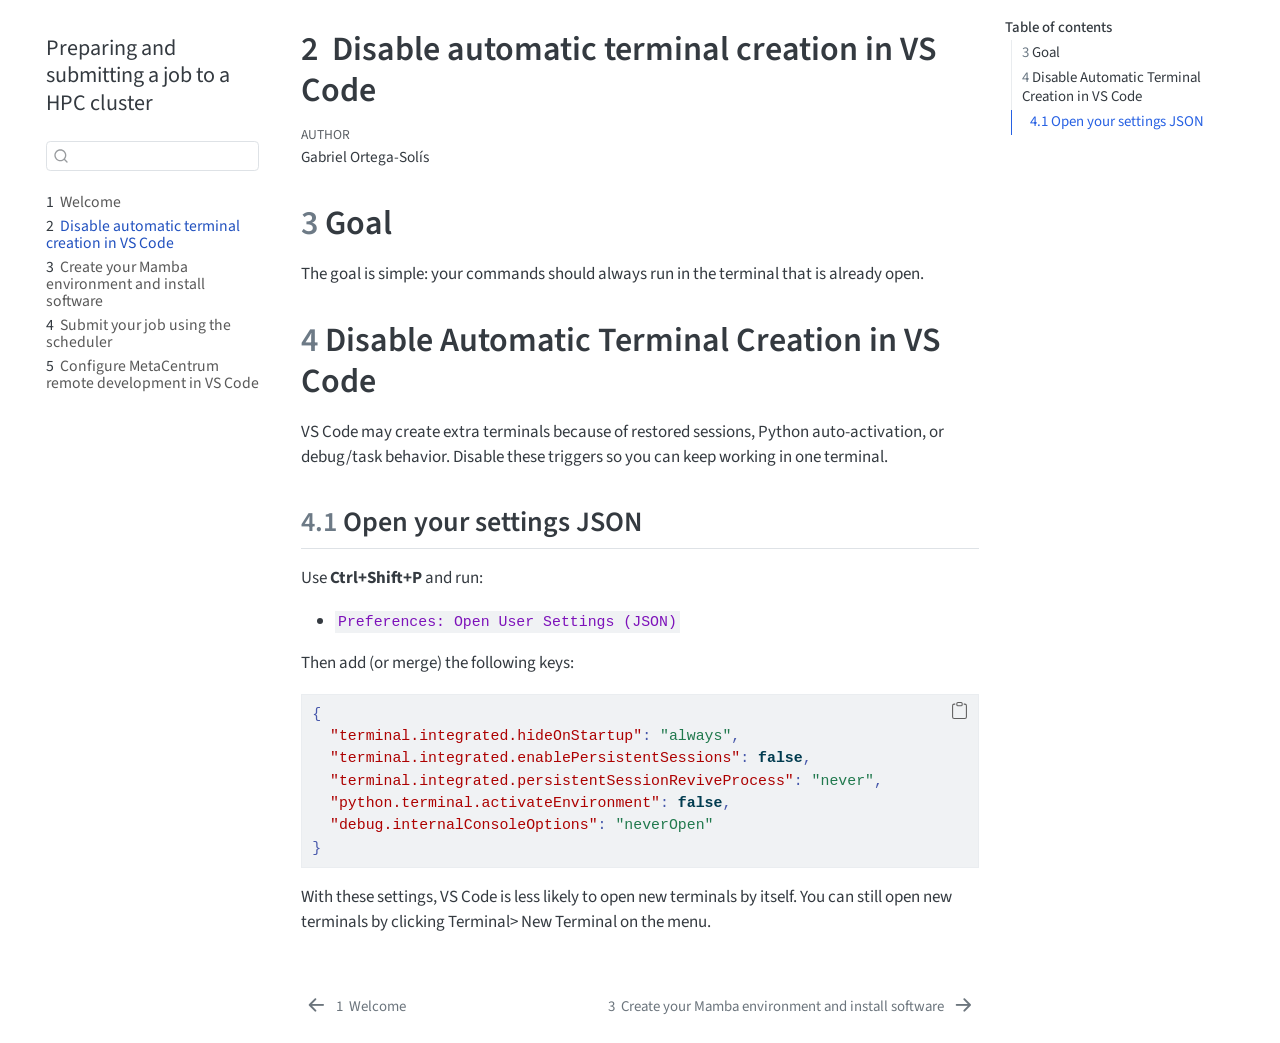
==== docs/1_disable_automatic_terminals.html @ fcd9a0a4 "Added presentation files. Updated coding approach" ====
<!DOCTYPE html>
<html xmlns="http://www.w3.org/1999/xhtml" lang="en" xml:lang="en"><head>

<meta charset="utf-8">
<meta name="generator" content="quarto-1.8.27">

<meta name="viewport" content="width=device-width, initial-scale=1.0, user-scalable=yes">

<meta name="author" content="Gabriel Ortega-Solís">

<title>2&nbsp; Disable automatic terminal creation in VS Code – Preparing and submitting a job to a HPC cluster</title>
<style>
code{white-space: pre-wrap;}
span.smallcaps{font-variant: small-caps;}
div.columns{display: flex; gap: min(4vw, 1.5em);}
div.column{flex: auto; overflow-x: auto;}
div.hanging-indent{margin-left: 1.5em; text-indent: -1.5em;}
ul.task-list{list-style: none;}
ul.task-list li input[type="checkbox"] {
  width: 0.8em;
  margin: 0 0.8em 0.2em -1em; /* quarto-specific, see https://github.com/quarto-dev/quarto-cli/issues/4556 */ 
  vertical-align: middle;
}
/* CSS for syntax highlighting */
html { -webkit-text-size-adjust: 100%; }
pre > code.sourceCode { white-space: pre; position: relative; }
pre > code.sourceCode > span { display: inline-block; line-height: 1.25; }
pre > code.sourceCode > span:empty { height: 1.2em; }
.sourceCode { overflow: visible; }
code.sourceCode > span { color: inherit; text-decoration: inherit; }
div.sourceCode { margin: 1em 0; }
pre.sourceCode { margin: 0; }
@media screen {
div.sourceCode { overflow: auto; }
}
@media print {
pre > code.sourceCode { white-space: pre-wrap; }
pre > code.sourceCode > span { text-indent: -5em; padding-left: 5em; }
}
pre.numberSource code
  { counter-reset: source-line 0; }
pre.numberSource code > span
  { position: relative; left: -4em; counter-increment: source-line; }
pre.numberSource code > span > a:first-child::before
  { content: counter(source-line);
    position: relative; left: -1em; text-align: right; vertical-align: baseline;
    border: none; display: inline-block;
    -webkit-touch-callout: none; -webkit-user-select: none;
    -khtml-user-select: none; -moz-user-select: none;
    -ms-user-select: none; user-select: none;
    padding: 0 4px; width: 4em;
  }
pre.numberSource { margin-left: 3em;  padding-left: 4px; }
div.sourceCode
  {   }
@media screen {
pre > code.sourceCode > span > a:first-child::before { text-decoration: underline; }
}
</style>


<script src="site_libs/quarto-nav/quarto-nav.js"></script>
<script src="site_libs/quarto-nav/headroom.min.js"></script>
<script src="site_libs/clipboard/clipboard.min.js"></script>
<script src="site_libs/quarto-search/autocomplete.umd.js"></script>
<script src="site_libs/quarto-search/fuse.min.js"></script>
<script src="site_libs/quarto-search/quarto-search.js"></script>
<meta name="quarto:offset" content="./">
<link href="./2_HPC_setup.html" rel="next">
<link href="./index.html" rel="prev">
<script src="site_libs/quarto-html/quarto.js" type="module"></script>
<script src="site_libs/quarto-html/tabsets/tabsets.js" type="module"></script>
<script src="site_libs/quarto-html/axe/axe-check.js" type="module"></script>
<script src="site_libs/quarto-html/popper.min.js"></script>
<script src="site_libs/quarto-html/tippy.umd.min.js"></script>
<script src="site_libs/quarto-html/anchor.min.js"></script>
<link href="site_libs/quarto-html/tippy.css" rel="stylesheet">
<link href="site_libs/quarto-html/quarto-syntax-highlighting-ed96de9b727972fe78a7b5d16c58bf87.css" rel="stylesheet" id="quarto-text-highlighting-styles">
<script src="site_libs/bootstrap/bootstrap.min.js"></script>
<link href="site_libs/bootstrap/bootstrap-icons.css" rel="stylesheet">
<link href="site_libs/bootstrap/bootstrap-9066ee856649dc29ddc1f39264bb5a32.min.css" rel="stylesheet" append-hash="true" id="quarto-bootstrap" data-mode="light">
<script id="quarto-search-options" type="application/json">{
  "location": "sidebar",
  "copy-button": false,
  "collapse-after": 3,
  "panel-placement": "start",
  "type": "textbox",
  "limit": 50,
  "keyboard-shortcut": [
    "f",
    "/",
    "s"
  ],
  "show-item-context": false,
  "language": {
    "search-no-results-text": "No results",
    "search-matching-documents-text": "matching documents",
    "search-copy-link-title": "Copy link to search",
    "search-hide-matches-text": "Hide additional matches",
    "search-more-match-text": "more match in this document",
    "search-more-matches-text": "more matches in this document",
    "search-clear-button-title": "Clear",
    "search-text-placeholder": "",
    "search-detached-cancel-button-title": "Cancel",
    "search-submit-button-title": "Submit",
    "search-label": "Search"
  }
}</script>


</head>

<body class="nav-sidebar floating quarto-light">

<div id="quarto-search-results"></div>
  <header id="quarto-header" class="headroom fixed-top">
  <nav class="quarto-secondary-nav">
    <div class="container-fluid d-flex">
      <button type="button" class="quarto-btn-toggle btn" data-bs-toggle="collapse" role="button" data-bs-target=".quarto-sidebar-collapse-item" aria-controls="quarto-sidebar" aria-expanded="false" aria-label="Toggle sidebar navigation" onclick="if (window.quartoToggleHeadroom) { window.quartoToggleHeadroom(); }">
        <i class="bi bi-layout-text-sidebar-reverse"></i>
      </button>
        <nav class="quarto-page-breadcrumbs" aria-label="breadcrumb"><ol class="breadcrumb"><li class="breadcrumb-item"><a href="./1_disable_automatic_terminals.html"><span class="chapter-number">2</span>&nbsp; <span class="chapter-title">Disable automatic terminal creation in VS Code</span></a></li></ol></nav>
        <a class="flex-grow-1" role="navigation" data-bs-toggle="collapse" data-bs-target=".quarto-sidebar-collapse-item" aria-controls="quarto-sidebar" aria-expanded="false" aria-label="Toggle sidebar navigation" onclick="if (window.quartoToggleHeadroom) { window.quartoToggleHeadroom(); }">      
        </a>
      <button type="button" class="btn quarto-search-button" aria-label="Search" onclick="window.quartoOpenSearch();">
        <i class="bi bi-search"></i>
      </button>
    </div>
  </nav>
</header>
<!-- content -->
<div id="quarto-content" class="quarto-container page-columns page-rows-contents page-layout-article">
<!-- sidebar -->
  <nav id="quarto-sidebar" class="sidebar collapse collapse-horizontal quarto-sidebar-collapse-item sidebar-navigation floating overflow-auto">
    <div class="pt-lg-2 mt-2 text-left sidebar-header">
    <div class="sidebar-title mb-0 py-0">
      <a href="./">Preparing and submitting a job to a HPC cluster</a> 
    </div>
      </div>
        <div class="mt-2 flex-shrink-0 align-items-center">
        <div class="sidebar-search">
        <div id="quarto-search" class="" title="Search"></div>
        </div>
        </div>
    <div class="sidebar-menu-container"> 
    <ul class="list-unstyled mt-1">
        <li class="sidebar-item">
  <div class="sidebar-item-container"> 
  <a href="./index.html" class="sidebar-item-text sidebar-link">
 <span class="menu-text"><span class="chapter-number">1</span>&nbsp; <span class="chapter-title">Welcome</span></span></a>
  </div>
</li>
        <li class="sidebar-item">
  <div class="sidebar-item-container"> 
  <a href="./1_disable_automatic_terminals.html" class="sidebar-item-text sidebar-link active">
 <span class="menu-text"><span class="chapter-number">2</span>&nbsp; <span class="chapter-title">Disable automatic terminal creation in VS Code</span></span></a>
  </div>
</li>
        <li class="sidebar-item">
  <div class="sidebar-item-container"> 
  <a href="./2_HPC_setup.html" class="sidebar-item-text sidebar-link">
 <span class="menu-text"><span class="chapter-number">3</span>&nbsp; <span class="chapter-title">Create your Mamba environment and install software</span></span></a>
  </div>
</li>
        <li class="sidebar-item">
  <div class="sidebar-item-container"> 
  <a href="./3_submit_a_job.html" class="sidebar-item-text sidebar-link">
 <span class="menu-text"><span class="chapter-number">4</span>&nbsp; <span class="chapter-title">Submit your job using the scheduler</span></span></a>
  </div>
</li>
        <li class="sidebar-item">
  <div class="sidebar-item-container"> 
  <a href="./4_vscode_metacentrum_setup.html" class="sidebar-item-text sidebar-link">
 <span class="menu-text"><span class="chapter-number">5</span>&nbsp; <span class="chapter-title">Configure MetaCentrum remote development in VS Code</span></span></a>
  </div>
</li>
    </ul>
    </div>
</nav>
<div id="quarto-sidebar-glass" class="quarto-sidebar-collapse-item" data-bs-toggle="collapse" data-bs-target=".quarto-sidebar-collapse-item"></div>
<!-- margin-sidebar -->
    <div id="quarto-margin-sidebar" class="sidebar margin-sidebar">
        <nav id="TOC" role="doc-toc" class="toc-active">
    <h2 id="toc-title">Table of contents</h2>
   
  <ul>
  <li><a href="#goal" id="toc-goal" class="nav-link active" data-scroll-target="#goal"><span class="header-section-number">3</span> Goal</a></li>
  <li><a href="#disable-automatic-terminal-creation-in-vs-code" id="toc-disable-automatic-terminal-creation-in-vs-code" class="nav-link" data-scroll-target="#disable-automatic-terminal-creation-in-vs-code"><span class="header-section-number">4</span> Disable Automatic Terminal Creation in VS Code</a>
  <ul class="collapse">
  <li><a href="#open-your-settings-json" id="toc-open-your-settings-json" class="nav-link" data-scroll-target="#open-your-settings-json"><span class="header-section-number">4.1</span> Open your settings JSON</a></li>
  </ul></li>
  </ul>
</nav>
    </div>
<!-- main -->
<main class="content" id="quarto-document-content">

<header id="title-block-header" class="quarto-title-block default">
<div class="quarto-title">
<h1 class="title"><span class="chapter-number">2</span>&nbsp; <span class="chapter-title">Disable automatic terminal creation in VS Code</span></h1>
</div>



<div class="quarto-title-meta">

    <div>
    <div class="quarto-title-meta-heading">Author</div>
    <div class="quarto-title-meta-contents">
             <p>Gabriel Ortega-Solís </p>
          </div>
  </div>
    
  
    
  </div>
  


</header>


<section id="goal" class="level1" data-number="3">
<h1 data-number="3"><span class="header-section-number">3</span> Goal</h1>
<p>The goal is simple: your commands should always run in the terminal that is already open.</p>
</section>
<section id="disable-automatic-terminal-creation-in-vs-code" class="level1" data-number="4">
<h1 data-number="4"><span class="header-section-number">4</span> Disable Automatic Terminal Creation in VS Code</h1>
<p>VS Code may create extra terminals because of restored sessions, Python auto-activation, or debug/task behavior. Disable these triggers so you can keep working in one terminal.</p>
<section id="open-your-settings-json" class="level2" data-number="4.1">
<h2 data-number="4.1" class="anchored" data-anchor-id="open-your-settings-json"><span class="header-section-number">4.1</span> Open your settings JSON</h2>
<p>Use <strong>Ctrl+Shift+P</strong> and run:</p>
<ul>
<li><code>Preferences: Open User Settings (JSON)</code></li>
</ul>
<p>Then add (or merge) the following keys:</p>
<div class="code-copy-outer-scaffold"><div class="sourceCode" id="cb1"><pre class="sourceCode json code-with-copy"><code class="sourceCode json"><span id="cb1-1"><a href="#cb1-1" aria-hidden="true" tabindex="-1"></a><span class="fu">{</span></span>
<span id="cb1-2"><a href="#cb1-2" aria-hidden="true" tabindex="-1"></a>  <span class="dt">"terminal.integrated.hideOnStartup"</span><span class="fu">:</span> <span class="st">"always"</span><span class="fu">,</span></span>
<span id="cb1-3"><a href="#cb1-3" aria-hidden="true" tabindex="-1"></a>  <span class="dt">"terminal.integrated.enablePersistentSessions"</span><span class="fu">:</span> <span class="kw">false</span><span class="fu">,</span></span>
<span id="cb1-4"><a href="#cb1-4" aria-hidden="true" tabindex="-1"></a>  <span class="dt">"terminal.integrated.persistentSessionReviveProcess"</span><span class="fu">:</span> <span class="st">"never"</span><span class="fu">,</span></span>
<span id="cb1-5"><a href="#cb1-5" aria-hidden="true" tabindex="-1"></a>  <span class="dt">"python.terminal.activateEnvironment"</span><span class="fu">:</span> <span class="kw">false</span><span class="fu">,</span></span>
<span id="cb1-6"><a href="#cb1-6" aria-hidden="true" tabindex="-1"></a>  <span class="dt">"debug.internalConsoleOptions"</span><span class="fu">:</span> <span class="st">"neverOpen"</span></span>
<span id="cb1-7"><a href="#cb1-7" aria-hidden="true" tabindex="-1"></a><span class="fu">}</span></span></code></pre></div><button title="Copy to Clipboard" class="code-copy-button"><i class="bi"></i></button></div>
<p>With these settings, VS Code is less likely to open new terminals by itself. You can still open new terminals by clicking Terminal&gt; New Terminal on the menu.</p>


</section>
</section>

</main> <!-- /main -->
<script id="quarto-html-after-body" type="application/javascript">
  window.document.addEventListener("DOMContentLoaded", function (event) {
    const icon = "";
    const anchorJS = new window.AnchorJS();
    anchorJS.options = {
      placement: 'right',
      icon: icon
    };
    anchorJS.add('.anchored');
    const isCodeAnnotation = (el) => {
      for (const clz of el.classList) {
        if (clz.startsWith('code-annotation-')) {                     
          return true;
        }
      }
      return false;
    }
    const onCopySuccess = function(e) {
      // button target
      const button = e.trigger;
      // don't keep focus
      button.blur();
      // flash "checked"
      button.classList.add('code-copy-button-checked');
      var currentTitle = button.getAttribute("title");
      button.setAttribute("title", "Copied!");
      let tooltip;
      if (window.bootstrap) {
        button.setAttribute("data-bs-toggle", "tooltip");
        button.setAttribute("data-bs-placement", "left");
        button.setAttribute("data-bs-title", "Copied!");
        tooltip = new bootstrap.Tooltip(button, 
          { trigger: "manual", 
            customClass: "code-copy-button-tooltip",
            offset: [0, -8]});
        tooltip.show();    
      }
      setTimeout(function() {
        if (tooltip) {
          tooltip.hide();
          button.removeAttribute("data-bs-title");
          button.removeAttribute("data-bs-toggle");
          button.removeAttribute("data-bs-placement");
        }
        button.setAttribute("title", currentTitle);
        button.classList.remove('code-copy-button-checked');
      }, 1000);
      // clear code selection
      e.clearSelection();
    }
    const getTextToCopy = function(trigger) {
      const outerScaffold = trigger.parentElement.cloneNode(true);
      const codeEl = outerScaffold.querySelector('code');
      for (const childEl of codeEl.children) {
        if (isCodeAnnotation(childEl)) {
          childEl.remove();
        }
      }
      return codeEl.innerText;
    }
    const clipboard = new window.ClipboardJS('.code-copy-button:not([data-in-quarto-modal])', {
      text: getTextToCopy
    });
    clipboard.on('success', onCopySuccess);
    if (window.document.getElementById('quarto-embedded-source-code-modal')) {
      const clipboardModal = new window.ClipboardJS('.code-copy-button[data-in-quarto-modal]', {
        text: getTextToCopy,
        container: window.document.getElementById('quarto-embedded-source-code-modal')
      });
      clipboardModal.on('success', onCopySuccess);
    }
      var localhostRegex = new RegExp(/^(?:http|https):\/\/localhost\:?[0-9]*\//);
      var mailtoRegex = new RegExp(/^mailto:/);
        var filterRegex = new RegExp('/' + window.location.host + '/');
      var isInternal = (href) => {
          return filterRegex.test(href) || localhostRegex.test(href) || mailtoRegex.test(href);
      }
      // Inspect non-navigation links and adorn them if external
     var links = window.document.querySelectorAll('a[href]:not(.nav-link):not(.navbar-brand):not(.toc-action):not(.sidebar-link):not(.sidebar-item-toggle):not(.pagination-link):not(.no-external):not([aria-hidden]):not(.dropdown-item):not(.quarto-navigation-tool):not(.about-link)');
      for (var i=0; i<links.length; i++) {
        const link = links[i];
        if (!isInternal(link.href)) {
          // undo the damage that might have been done by quarto-nav.js in the case of
          // links that we want to consider external
          if (link.dataset.originalHref !== undefined) {
            link.href = link.dataset.originalHref;
          }
        }
      }
    function tippyHover(el, contentFn, onTriggerFn, onUntriggerFn) {
      const config = {
        allowHTML: true,
        maxWidth: 500,
        delay: 100,
        arrow: false,
        appendTo: function(el) {
            return el.parentElement;
        },
        interactive: true,
        interactiveBorder: 10,
        theme: 'quarto',
        placement: 'bottom-start',
      };
      if (contentFn) {
        config.content = contentFn;
      }
      if (onTriggerFn) {
        config.onTrigger = onTriggerFn;
      }
      if (onUntriggerFn) {
        config.onUntrigger = onUntriggerFn;
      }
      window.tippy(el, config); 
    }
    const noterefs = window.document.querySelectorAll('a[role="doc-noteref"]');
    for (var i=0; i<noterefs.length; i++) {
      const ref = noterefs[i];
      tippyHover(ref, function() {
        // use id or data attribute instead here
        let href = ref.getAttribute('data-footnote-href') || ref.getAttribute('href');
        try { href = new URL(href).hash; } catch {}
        const id = href.replace(/^#\/?/, "");
        const note = window.document.getElementById(id);
        if (note) {
          return note.innerHTML;
        } else {
          return "";
        }
      });
    }
    const xrefs = window.document.querySelectorAll('a.quarto-xref');
    const processXRef = (id, note) => {
      // Strip column container classes
      const stripColumnClz = (el) => {
        el.classList.remove("page-full", "page-columns");
        if (el.children) {
          for (const child of el.children) {
            stripColumnClz(child);
          }
        }
      }
      stripColumnClz(note)
      if (id === null || id.startsWith('sec-')) {
        // Special case sections, only their first couple elements
        const container = document.createElement("div");
        if (note.children && note.children.length > 2) {
          container.appendChild(note.children[0].cloneNode(true));
          for (let i = 1; i < note.children.length; i++) {
            const child = note.children[i];
            if (child.tagName === "P" && child.innerText === "") {
              continue;
            } else {
              container.appendChild(child.cloneNode(true));
              break;
            }
          }
          if (window.Quarto?.typesetMath) {
            window.Quarto.typesetMath(container);
          }
          return container.innerHTML
        } else {
          if (window.Quarto?.typesetMath) {
            window.Quarto.typesetMath(note);
          }
          return note.innerHTML;
        }
      } else {
        // Remove any anchor links if they are present
        const anchorLink = note.querySelector('a.anchorjs-link');
        if (anchorLink) {
          anchorLink.remove();
        }
        if (window.Quarto?.typesetMath) {
          window.Quarto.typesetMath(note);
        }
        if (note.classList.contains("callout")) {
          return note.outerHTML;
        } else {
          return note.innerHTML;
        }
      }
    }
    for (var i=0; i<xrefs.length; i++) {
      const xref = xrefs[i];
      tippyHover(xref, undefined, function(instance) {
        instance.disable();
        let url = xref.getAttribute('href');
        let hash = undefined; 
        if (url.startsWith('#')) {
          hash = url;
        } else {
          try { hash = new URL(url).hash; } catch {}
        }
        if (hash) {
          const id = hash.replace(/^#\/?/, "");
          const note = window.document.getElementById(id);
          if (note !== null) {
            try {
              const html = processXRef(id, note.cloneNode(true));
              instance.setContent(html);
            } finally {
              instance.enable();
              instance.show();
            }
          } else {
            // See if we can fetch this
            fetch(url.split('#')[0])
            .then(res => res.text())
            .then(html => {
              const parser = new DOMParser();
              const htmlDoc = parser.parseFromString(html, "text/html");
              const note = htmlDoc.getElementById(id);
              if (note !== null) {
                const html = processXRef(id, note);
                instance.setContent(html);
              } 
            }).finally(() => {
              instance.enable();
              instance.show();
            });
          }
        } else {
          // See if we can fetch a full url (with no hash to target)
          // This is a special case and we should probably do some content thinning / targeting
          fetch(url)
          .then(res => res.text())
          .then(html => {
            const parser = new DOMParser();
            const htmlDoc = parser.parseFromString(html, "text/html");
            const note = htmlDoc.querySelector('main.content');
            if (note !== null) {
              // This should only happen for chapter cross references
              // (since there is no id in the URL)
              // remove the first header
              if (note.children.length > 0 && note.children[0].tagName === "HEADER") {
                note.children[0].remove();
              }
              const html = processXRef(null, note);
              instance.setContent(html);
            } 
          }).finally(() => {
            instance.enable();
            instance.show();
          });
        }
      }, function(instance) {
      });
    }
        let selectedAnnoteEl;
        const selectorForAnnotation = ( cell, annotation) => {
          let cellAttr = 'data-code-cell="' + cell + '"';
          let lineAttr = 'data-code-annotation="' +  annotation + '"';
          const selector = 'span[' + cellAttr + '][' + lineAttr + ']';
          return selector;
        }
        const selectCodeLines = (annoteEl) => {
          const doc = window.document;
          const targetCell = annoteEl.getAttribute("data-target-cell");
          const targetAnnotation = annoteEl.getAttribute("data-target-annotation");
          const annoteSpan = window.document.querySelector(selectorForAnnotation(targetCell, targetAnnotation));
          const lines = annoteSpan.getAttribute("data-code-lines").split(",");
          const lineIds = lines.map((line) => {
            return targetCell + "-" + line;
          })
          let top = null;
          let height = null;
          let parent = null;
          if (lineIds.length > 0) {
              //compute the position of the single el (top and bottom and make a div)
              const el = window.document.getElementById(lineIds[0]);
              top = el.offsetTop;
              height = el.offsetHeight;
              parent = el.parentElement.parentElement;
            if (lineIds.length > 1) {
              const lastEl = window.document.getElementById(lineIds[lineIds.length - 1]);
              const bottom = lastEl.offsetTop + lastEl.offsetHeight;
              height = bottom - top;
            }
            if (top !== null && height !== null && parent !== null) {
              // cook up a div (if necessary) and position it 
              let div = window.document.getElementById("code-annotation-line-highlight");
              if (div === null) {
                div = window.document.createElement("div");
                div.setAttribute("id", "code-annotation-line-highlight");
                div.style.position = 'absolute';
                parent.appendChild(div);
              }
              div.style.top = top - 2 + "px";
              div.style.height = height + 4 + "px";
              div.style.left = 0;
              let gutterDiv = window.document.getElementById("code-annotation-line-highlight-gutter");
              if (gutterDiv === null) {
                gutterDiv = window.document.createElement("div");
                gutterDiv.setAttribute("id", "code-annotation-line-highlight-gutter");
                gutterDiv.style.position = 'absolute';
                const codeCell = window.document.getElementById(targetCell);
                const gutter = codeCell.querySelector('.code-annotation-gutter');
                gutter.appendChild(gutterDiv);
              }
              gutterDiv.style.top = top - 2 + "px";
              gutterDiv.style.height = height + 4 + "px";
            }
            selectedAnnoteEl = annoteEl;
          }
        };
        const unselectCodeLines = () => {
          const elementsIds = ["code-annotation-line-highlight", "code-annotation-line-highlight-gutter"];
          elementsIds.forEach((elId) => {
            const div = window.document.getElementById(elId);
            if (div) {
              div.remove();
            }
          });
          selectedAnnoteEl = undefined;
        };
          // Handle positioning of the toggle
      window.addEventListener(
        "resize",
        throttle(() => {
          elRect = undefined;
          if (selectedAnnoteEl) {
            selectCodeLines(selectedAnnoteEl);
          }
        }, 10)
      );
      function throttle(fn, ms) {
      let throttle = false;
      let timer;
        return (...args) => {
          if(!throttle) { // first call gets through
              fn.apply(this, args);
              throttle = true;
          } else { // all the others get throttled
              if(timer) clearTimeout(timer); // cancel #2
              timer = setTimeout(() => {
                fn.apply(this, args);
                timer = throttle = false;
              }, ms);
          }
        };
      }
        // Attach click handler to the DT
        const annoteDls = window.document.querySelectorAll('dt[data-target-cell]');
        for (const annoteDlNode of annoteDls) {
          annoteDlNode.addEventListener('click', (event) => {
            const clickedEl = event.target;
            if (clickedEl !== selectedAnnoteEl) {
              unselectCodeLines();
              const activeEl = window.document.querySelector('dt[data-target-cell].code-annotation-active');
              if (activeEl) {
                activeEl.classList.remove('code-annotation-active');
              }
              selectCodeLines(clickedEl);
              clickedEl.classList.add('code-annotation-active');
            } else {
              // Unselect the line
              unselectCodeLines();
              clickedEl.classList.remove('code-annotation-active');
            }
          });
        }
    const findCites = (el) => {
      const parentEl = el.parentElement;
      if (parentEl) {
        const cites = parentEl.dataset.cites;
        if (cites) {
          return {
            el,
            cites: cites.split(' ')
          };
        } else {
          return findCites(el.parentElement)
        }
      } else {
        return undefined;
      }
    };
    var bibliorefs = window.document.querySelectorAll('a[role="doc-biblioref"]');
    for (var i=0; i<bibliorefs.length; i++) {
      const ref = bibliorefs[i];
      const citeInfo = findCites(ref);
      if (citeInfo) {
        tippyHover(citeInfo.el, function() {
          var popup = window.document.createElement('div');
          citeInfo.cites.forEach(function(cite) {
            var citeDiv = window.document.createElement('div');
            citeDiv.classList.add('hanging-indent');
            citeDiv.classList.add('csl-entry');
            var biblioDiv = window.document.getElementById('ref-' + cite);
            if (biblioDiv) {
              citeDiv.innerHTML = biblioDiv.innerHTML;
            }
            popup.appendChild(citeDiv);
          });
          return popup.innerHTML;
        });
      }
    }
  });
  </script>
<nav class="page-navigation">
  <div class="nav-page nav-page-previous">
      <a href="./index.html" class="pagination-link" aria-label="Welcome">
        <i class="bi bi-arrow-left-short"></i> <span class="nav-page-text"><span class="chapter-number">1</span>&nbsp; <span class="chapter-title">Welcome</span></span>
      </a>          
  </div>
  <div class="nav-page nav-page-next">
      <a href="./2_HPC_setup.html" class="pagination-link" aria-label="Create your Mamba environment and install software">
        <span class="nav-page-text"><span class="chapter-number">3</span>&nbsp; <span class="chapter-title">Create your Mamba environment and install software</span></span> <i class="bi bi-arrow-right-short"></i>
      </a>
  </div>
</nav>
</div> <!-- /content -->




</body></html>
---- docs/site_libs/quarto-html/tippy.css ----
.tippy-box[data-animation=fade][data-state=hidden]{opacity:0}[data-tippy-root]{max-width:calc(100vw - 10px)}.tippy-box{position:relative;background-color:#333;color:#fff;border-radius:4px;font-size:14px;line-height:1.4;white-space:normal;outline:0;transition-property:transform,visibility,opacity}.tippy-box[data-placement^=top]>.tippy-arrow{bottom:0}.tippy-box[data-placement^=top]>.tippy-arrow:before{bottom:-7px;left:0;border-width:8px 8px 0;border-top-color:initial;transform-origin:center top}.tippy-box[data-placement^=bottom]>.tippy-arrow{top:0}.tippy-box[data-placement^=bottom]>.tippy-arrow:before{top:-7px;left:0;border-width:0 8px 8px;border-bottom-color:initial;transform-origin:center bottom}.tippy-box[data-placement^=left]>.tippy-arrow{right:0}.tippy-box[data-placement^=left]>.tippy-arrow:before{border-width:8px 0 8px 8px;border-left-color:initial;right:-7px;transform-origin:center left}.tippy-box[data-placement^=right]>.tippy-arrow{left:0}.tippy-box[data-placement^=right]>.tippy-arrow:before{left:-7px;border-width:8px 8px 8px 0;border-right-color:initial;transform-origin:center right}.tippy-box[data-inertia][data-state=visible]{transition-timing-function:cubic-bezier(.54,1.5,.38,1.11)}.tippy-arrow{width:16px;height:16px;color:#333}.tippy-arrow:before{content:"";position:absolute;border-color:transparent;border-style:solid}.tippy-content{position:relative;padding:5px 9px;z-index:1}
---- docs/site_libs/quarto-html/quarto-syntax-highlighting-ed96de9b727972fe78a7b5d16c58bf87.css ----
/* quarto syntax highlight colors */
:root {
  --quarto-hl-ot-color: #003B4F;
  --quarto-hl-at-color: #657422;
  --quarto-hl-ss-color: #20794D;
  --quarto-hl-an-color: #5E5E5E;
  --quarto-hl-fu-color: #4758AB;
  --quarto-hl-st-color: #20794D;
  --quarto-hl-cf-color: #003B4F;
  --quarto-hl-op-color: #5E5E5E;
  --quarto-hl-er-color: #AD0000;
  --quarto-hl-bn-color: #AD0000;
  --quarto-hl-al-color: #AD0000;
  --quarto-hl-va-color: #111111;
  --quarto-hl-bu-color: inherit;
  --quarto-hl-ex-color: inherit;
  --quarto-hl-pp-color: #AD0000;
  --quarto-hl-in-color: #5E5E5E;
  --quarto-hl-vs-color: #20794D;
  --quarto-hl-wa-color: #5E5E5E;
  --quarto-hl-do-color: #5E5E5E;
  --quarto-hl-im-color: #00769E;
  --quarto-hl-ch-color: #20794D;
  --quarto-hl-dt-color: #AD0000;
  --quarto-hl-fl-color: #AD0000;
  --quarto-hl-co-color: #5E5E5E;
  --quarto-hl-cv-color: #5E5E5E;
  --quarto-hl-cn-color: #8f5902;
  --quarto-hl-sc-color: #5E5E5E;
  --quarto-hl-dv-color: #AD0000;
  --quarto-hl-kw-color: #003B4F;
}

/* other quarto variables */
:root {
  --quarto-font-monospace: SFMono-Regular, Menlo, Monaco, Consolas, "Liberation Mono", "Courier New", monospace;
}

/* syntax highlight based on Pandoc's rules */
pre > code.sourceCode > span {
  color: #003B4F;
}

code.sourceCode > span {
  color: #003B4F;
}

div.sourceCode,
div.sourceCode pre.sourceCode {
  color: #003B4F;
}

/* Normal */
code span {
  color: #003B4F;
}

/* Alert */
code span.al {
  color: #AD0000;
  font-style: inherit;
}

/* Annotation */
code span.an {
  color: #5E5E5E;
  font-style: inherit;
}

/* Attribute */
code span.at {
  color: #657422;
  font-style: inherit;
}

/* BaseN */
code span.bn {
  color: #AD0000;
  font-style: inherit;
}

/* BuiltIn */
code span.bu {
  font-style: inherit;
}

/* ControlFlow */
code span.cf {
  color: #003B4F;
  font-weight: bold;
  font-style: inherit;
}

/* Char */
code span.ch {
  color: #20794D;
  font-style: inherit;
}

/* Constant */
code span.cn {
  color: #8f5902;
  font-style: inherit;
}

/* Comment */
code span.co {
  color: #5E5E5E;
  font-style: inherit;
}

/* CommentVar */
code span.cv {
  color: #5E5E5E;
  font-style: italic;
}

/* Documentation */
code span.do {
  color: #5E5E5E;
  font-style: italic;
}

/* DataType */
code span.dt {
  color: #AD0000;
  font-style: inherit;
}

/* DecVal */
code span.dv {
  color: #AD0000;
  font-style: inherit;
}

/* Error */
code span.er {
  color: #AD0000;
  font-style: inherit;
}

/* Extension */
code span.ex {
  font-style: inherit;
}

/* Float */
code span.fl {
  color: #AD0000;
  font-style: inherit;
}

/* Function */
code span.fu {
  color: #4758AB;
  font-style: inherit;
}

/* Import */
code span.im {
  color: #00769E;
  font-style: inherit;
}

/* Information */
code span.in {
  color: #5E5E5E;
  font-style: inherit;
}

/* Keyword */
code span.kw {
  color: #003B4F;
  font-weight: bold;
  font-style: inherit;
}

/* Operator */
code span.op {
  color: #5E5E5E;
  font-style: inherit;
}

/* Other */
code span.ot {
  color: #003B4F;
  font-style: inherit;
}

/* Preprocessor */
code span.pp {
  color: #AD0000;
  font-style: inherit;
}

/* SpecialChar */
code span.sc {
  color: #5E5E5E;
  font-style: inherit;
}

/* SpecialString */
code span.ss {
  color: #20794D;
  font-style: inherit;
}

/* String */
code span.st {
  color: #20794D;
  font-style: inherit;
}

/* Variable */
code span.va {
  color: #111111;
  font-style: inherit;
}

/* VerbatimString */
code span.vs {
  color: #20794D;
  font-style: inherit;
}

/* Warning */
code span.wa {
  color: #5E5E5E;
  font-style: italic;
}

.prevent-inlining {
  content: "</";
}

/*# sourceMappingURL=0920dd6d7437995b8cdf7429764427b1.css.map */
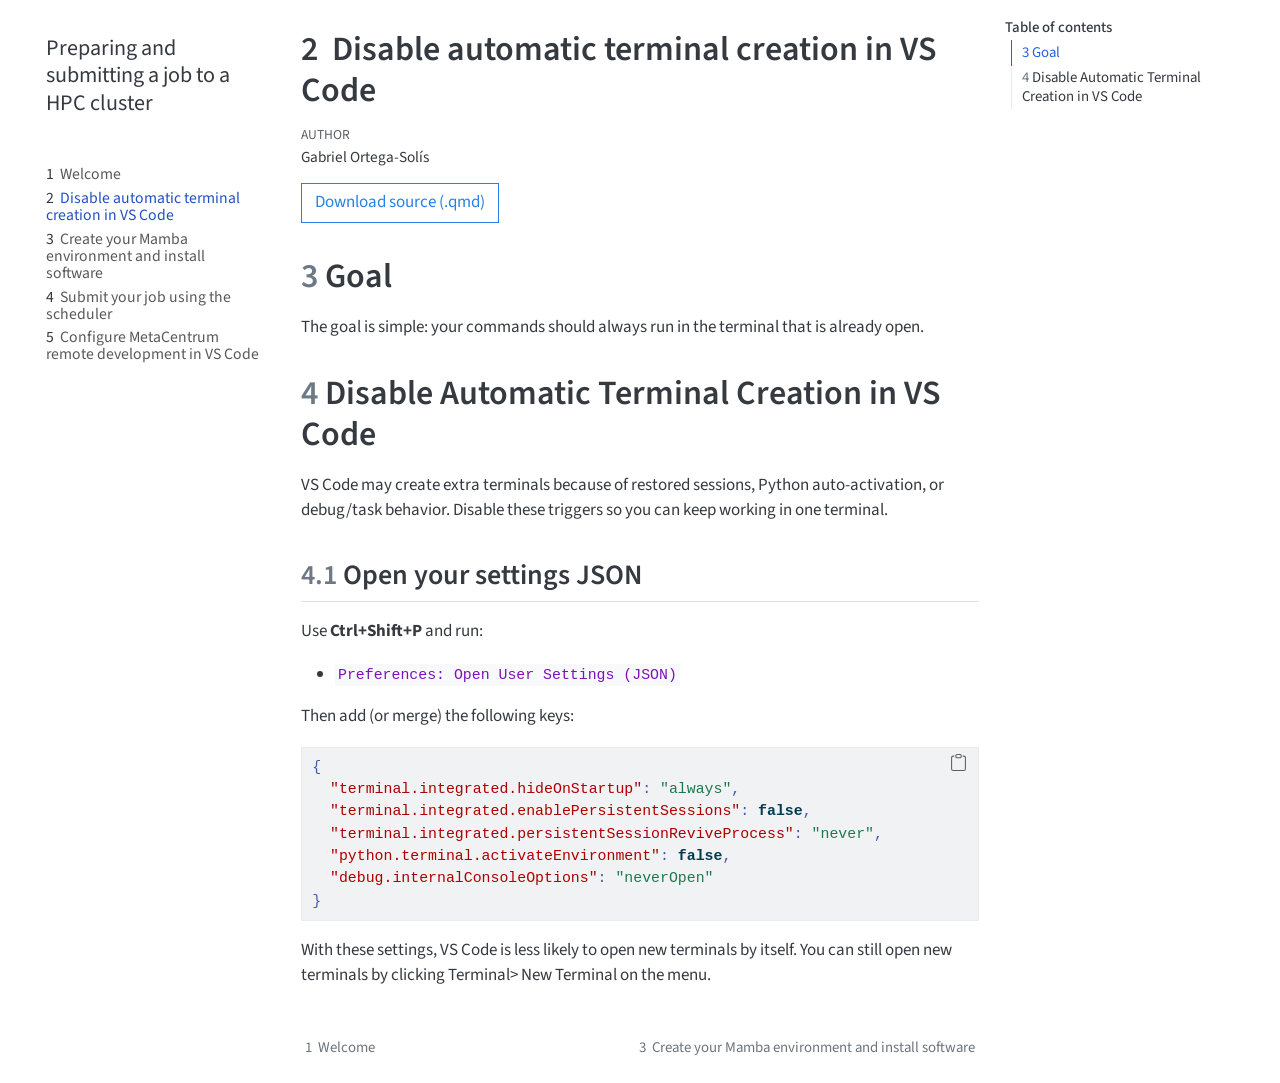
==== commit 3848af20: "Added button to download source file" ====
--- a/docs/1_disable_automatic_terminals.html
+++ b/docs/1_disable_automatic_terminals.html
@@ -2,7 +2,7 @@
 <html xmlns="http://www.w3.org/1999/xhtml" lang="en" xml:lang="en"><head>
 
 <meta charset="utf-8">
-<meta name="generator" content="quarto-1.8.27">
+<meta name="generator" content="quarto-1.6.42">
 
 <meta name="viewport" content="width=device-width, initial-scale=1.0, user-scalable=yes">
 
@@ -22,9 +22,8 @@
   vertical-align: middle;
 }
 /* CSS for syntax highlighting */
-html { -webkit-text-size-adjust: 100%; }
 pre > code.sourceCode { white-space: pre; position: relative; }
-pre > code.sourceCode > span { display: inline-block; line-height: 1.25; }
+pre > code.sourceCode > span { line-height: 1.25; }
 pre > code.sourceCode > span:empty { height: 1.2em; }
 .sourceCode { overflow: visible; }
 code.sourceCode > span { color: inherit; text-decoration: inherit; }
@@ -35,7 +34,7 @@
 }
 @media print {
 pre > code.sourceCode { white-space: pre-wrap; }
-pre > code.sourceCode > span { text-indent: -5em; padding-left: 5em; }
+pre > code.sourceCode > span { display: inline-block; text-indent: -5em; padding-left: 5em; }
 }
 pre.numberSource code
   { counter-reset: source-line 0; }
@@ -68,17 +67,15 @@
 <meta name="quarto:offset" content="./">
 <link href="./2_HPC_setup.html" rel="next">
 <link href="./index.html" rel="prev">
-<script src="site_libs/quarto-html/quarto.js" type="module"></script>
-<script src="site_libs/quarto-html/tabsets/tabsets.js" type="module"></script>
-<script src="site_libs/quarto-html/axe/axe-check.js" type="module"></script>
+<script src="site_libs/quarto-html/quarto.js"></script>
 <script src="site_libs/quarto-html/popper.min.js"></script>
 <script src="site_libs/quarto-html/tippy.umd.min.js"></script>
 <script src="site_libs/quarto-html/anchor.min.js"></script>
 <link href="site_libs/quarto-html/tippy.css" rel="stylesheet">
-<link href="site_libs/quarto-html/quarto-syntax-highlighting-ed96de9b727972fe78a7b5d16c58bf87.css" rel="stylesheet" id="quarto-text-highlighting-styles">
+<link href="site_libs/quarto-html/quarto-syntax-highlighting-2f5df379a58b258e96c21c0638c20c03.css" rel="stylesheet" id="quarto-text-highlighting-styles">
 <script src="site_libs/bootstrap/bootstrap.min.js"></script>
 <link href="site_libs/bootstrap/bootstrap-icons.css" rel="stylesheet">
-<link href="site_libs/bootstrap/bootstrap-9066ee856649dc29ddc1f39264bb5a32.min.css" rel="stylesheet" append-hash="true" id="quarto-bootstrap" data-mode="light">
+<link href="site_libs/bootstrap/bootstrap-49869e840e201f90f58f4a452181581a.min.css" rel="stylesheet" append-hash="true" id="quarto-bootstrap" data-mode="light">
 <script id="quarto-search-options" type="application/json">{
   "location": "sidebar",
   "copy-button": false,
@@ -110,7 +107,7 @@
 
 </head>
 
-<body class="nav-sidebar floating quarto-light">
+<body class="nav-sidebar floating">
 
 <div id="quarto-search-results"></div>
   <header id="quarto-header" class="headroom fixed-top">
@@ -234,13 +231,13 @@
 <li><code>Preferences: Open User Settings (JSON)</code></li>
 </ul>
 <p>Then add (or merge) the following keys:</p>
-<div class="code-copy-outer-scaffold"><div class="sourceCode" id="cb1"><pre class="sourceCode json code-with-copy"><code class="sourceCode json"><span id="cb1-1"><a href="#cb1-1" aria-hidden="true" tabindex="-1"></a><span class="fu">{</span></span>
+<div class="sourceCode" id="cb1"><pre class="sourceCode json code-with-copy"><code class="sourceCode json"><span id="cb1-1"><a href="#cb1-1" aria-hidden="true" tabindex="-1"></a><span class="fu">{</span></span>
 <span id="cb1-2"><a href="#cb1-2" aria-hidden="true" tabindex="-1"></a>  <span class="dt">"terminal.integrated.hideOnStartup"</span><span class="fu">:</span> <span class="st">"always"</span><span class="fu">,</span></span>
 <span id="cb1-3"><a href="#cb1-3" aria-hidden="true" tabindex="-1"></a>  <span class="dt">"terminal.integrated.enablePersistentSessions"</span><span class="fu">:</span> <span class="kw">false</span><span class="fu">,</span></span>
 <span id="cb1-4"><a href="#cb1-4" aria-hidden="true" tabindex="-1"></a>  <span class="dt">"terminal.integrated.persistentSessionReviveProcess"</span><span class="fu">:</span> <span class="st">"never"</span><span class="fu">,</span></span>
 <span id="cb1-5"><a href="#cb1-5" aria-hidden="true" tabindex="-1"></a>  <span class="dt">"python.terminal.activateEnvironment"</span><span class="fu">:</span> <span class="kw">false</span><span class="fu">,</span></span>
 <span id="cb1-6"><a href="#cb1-6" aria-hidden="true" tabindex="-1"></a>  <span class="dt">"debug.internalConsoleOptions"</span><span class="fu">:</span> <span class="st">"neverOpen"</span></span>
-<span id="cb1-7"><a href="#cb1-7" aria-hidden="true" tabindex="-1"></a><span class="fu">}</span></span></code></pre></div><button title="Copy to Clipboard" class="code-copy-button"><i class="bi"></i></button></div>
+<span id="cb1-7"><a href="#cb1-7" aria-hidden="true" tabindex="-1"></a><span class="fu">}</span></span></code><button title="Copy to Clipboard" class="code-copy-button"><i class="bi"></i></button></pre></div>
 <p>With these settings, VS Code is less likely to open new terminals by itself. You can still open new terminals by clicking Terminal&gt; New Terminal on the menu.</p>
 
 
@@ -248,244 +245,270 @@
 </section>
 
 </main> <!-- /main -->
+<div id="download-qmd-wrap" style="margin-top: 2rem;"></div>
+
+<script>
+document.addEventListener("DOMContentLoaded", () => {
+  const path = window.location.pathname;
+  const htmlFile = path.split("/").pop() || "index.html";
+  const qmdFile = htmlFile.replace(/\.html?$/, ".qmd");
+
+  const a = document.createElement("a");
+  a.href = qmdFile;
+  a.textContent = "Download source (.qmd)";
+  a.setAttribute("download", "");
+  a.className = "btn btn-outline-primary";
+
+  const wrap = document.getElementById("download-qmd-wrap");
+  if (!wrap) return;
+
+  wrap.style.marginTop = "0.75rem";
+  wrap.appendChild(a);
+
+  // Prefer placement near title/author metadata on Quarto book pages.
+  const titleMeta = document.querySelector("#title-block-header .quarto-title-meta");
+  if (titleMeta) {
+    titleMeta.insertAdjacentElement("afterend", wrap);
+    return;
+  }
+
+  const titleHeader = document.getElementById("title-block-header");
+  if (titleHeader) {
+    titleHeader.appendChild(wrap);
+  }
+});
+</script>
 <script id="quarto-html-after-body" type="application/javascript">
-  window.document.addEventListener("DOMContentLoaded", function (event) {
-    const icon = "";
-    const anchorJS = new window.AnchorJS();
-    anchorJS.options = {
-      placement: 'right',
-      icon: icon
-    };
-    anchorJS.add('.anchored');
-    const isCodeAnnotation = (el) => {
-      for (const clz of el.classList) {
-        if (clz.startsWith('code-annotation-')) {                     
-          return true;
-        }
-      }
-      return false;
-    }
-    const onCopySuccess = function(e) {
-      // button target
-      const button = e.trigger;
-      // don't keep focus
-      button.blur();
-      // flash "checked"
-      button.classList.add('code-copy-button-checked');
-      var currentTitle = button.getAttribute("title");
-      button.setAttribute("title", "Copied!");
-      let tooltip;
-      if (window.bootstrap) {
-        button.setAttribute("data-bs-toggle", "tooltip");
-        button.setAttribute("data-bs-placement", "left");
-        button.setAttribute("data-bs-title", "Copied!");
-        tooltip = new bootstrap.Tooltip(button, 
-          { trigger: "manual", 
-            customClass: "code-copy-button-tooltip",
-            offset: [0, -8]});
-        tooltip.show();    
-      }
-      setTimeout(function() {
-        if (tooltip) {
-          tooltip.hide();
-          button.removeAttribute("data-bs-title");
-          button.removeAttribute("data-bs-toggle");
-          button.removeAttribute("data-bs-placement");
-        }
-        button.setAttribute("title", currentTitle);
-        button.classList.remove('code-copy-button-checked');
-      }, 1000);
-      // clear code selection
-      e.clearSelection();
-    }
-    const getTextToCopy = function(trigger) {
-      const outerScaffold = trigger.parentElement.cloneNode(true);
-      const codeEl = outerScaffold.querySelector('code');
+window.document.addEventListener("DOMContentLoaded", function (event) {
+  const toggleBodyColorMode = (bsSheetEl) => {
+    const mode = bsSheetEl.getAttribute("data-mode");
+    const bodyEl = window.document.querySelector("body");
+    if (mode === "dark") {
+      bodyEl.classList.add("quarto-dark");
+      bodyEl.classList.remove("quarto-light");
+    } else {
+      bodyEl.classList.add("quarto-light");
+      bodyEl.classList.remove("quarto-dark");
+    }
+  }
+  const toggleBodyColorPrimary = () => {
+    const bsSheetEl = window.document.querySelector("link#quarto-bootstrap");
+    if (bsSheetEl) {
+      toggleBodyColorMode(bsSheetEl);
+    }
+  }
+  toggleBodyColorPrimary();  
+  const icon = "";
+  const anchorJS = new window.AnchorJS();
+  anchorJS.options = {
+    placement: 'right',
+    icon: icon
+  };
+  anchorJS.add('.anchored');
+  const isCodeAnnotation = (el) => {
+    for (const clz of el.classList) {
+      if (clz.startsWith('code-annotation-')) {                     
+        return true;
+      }
+    }
+    return false;
+  }
+  const onCopySuccess = function(e) {
+    // button target
+    const button = e.trigger;
+    // don't keep focus
+    button.blur();
+    // flash "checked"
+    button.classList.add('code-copy-button-checked');
+    var currentTitle = button.getAttribute("title");
+    button.setAttribute("title", "Copied!");
+    let tooltip;
+    if (window.bootstrap) {
+      button.setAttribute("data-bs-toggle", "tooltip");
+      button.setAttribute("data-bs-placement", "left");
+      button.setAttribute("data-bs-title", "Copied!");
+      tooltip = new bootstrap.Tooltip(button, 
+        { trigger: "manual", 
+          customClass: "code-copy-button-tooltip",
+          offset: [0, -8]});
+      tooltip.show();    
+    }
+    setTimeout(function() {
+      if (tooltip) {
+        tooltip.hide();
+        button.removeAttribute("data-bs-title");
+        button.removeAttribute("data-bs-toggle");
+        button.removeAttribute("data-bs-placement");
+      }
+      button.setAttribute("title", currentTitle);
+      button.classList.remove('code-copy-button-checked');
+    }, 1000);
+    // clear code selection
+    e.clearSelection();
+  }
+  const getTextToCopy = function(trigger) {
+      const codeEl = trigger.previousElementSibling.cloneNode(true);
       for (const childEl of codeEl.children) {
         if (isCodeAnnotation(childEl)) {
           childEl.remove();
         }
       }
       return codeEl.innerText;
-    }
-    const clipboard = new window.ClipboardJS('.code-copy-button:not([data-in-quarto-modal])', {
-      text: getTextToCopy
+  }
+  const clipboard = new window.ClipboardJS('.code-copy-button:not([data-in-quarto-modal])', {
+    text: getTextToCopy
+  });
+  clipboard.on('success', onCopySuccess);
+  if (window.document.getElementById('quarto-embedded-source-code-modal')) {
+    const clipboardModal = new window.ClipboardJS('.code-copy-button[data-in-quarto-modal]', {
+      text: getTextToCopy,
+      container: window.document.getElementById('quarto-embedded-source-code-modal')
     });
-    clipboard.on('success', onCopySuccess);
-    if (window.document.getElementById('quarto-embedded-source-code-modal')) {
-      const clipboardModal = new window.ClipboardJS('.code-copy-button[data-in-quarto-modal]', {
-        text: getTextToCopy,
-        container: window.document.getElementById('quarto-embedded-source-code-modal')
-      });
-      clipboardModal.on('success', onCopySuccess);
-    }
-      var localhostRegex = new RegExp(/^(?:http|https):\/\/localhost\:?[0-9]*\//);
-      var mailtoRegex = new RegExp(/^mailto:/);
-        var filterRegex = new RegExp('/' + window.location.host + '/');
-      var isInternal = (href) => {
-          return filterRegex.test(href) || localhostRegex.test(href) || mailtoRegex.test(href);
-      }
-      // Inspect non-navigation links and adorn them if external
-     var links = window.document.querySelectorAll('a[href]:not(.nav-link):not(.navbar-brand):not(.toc-action):not(.sidebar-link):not(.sidebar-item-toggle):not(.pagination-link):not(.no-external):not([aria-hidden]):not(.dropdown-item):not(.quarto-navigation-tool):not(.about-link)');
-      for (var i=0; i<links.length; i++) {
-        const link = links[i];
-        if (!isInternal(link.href)) {
-          // undo the damage that might have been done by quarto-nav.js in the case of
-          // links that we want to consider external
-          if (link.dataset.originalHref !== undefined) {
-            link.href = link.dataset.originalHref;
+    clipboardModal.on('success', onCopySuccess);
+  }
+    var localhostRegex = new RegExp(/^(?:http|https):\/\/localhost\:?[0-9]*\//);
+    var mailtoRegex = new RegExp(/^mailto:/);
+      var filterRegex = new RegExp('/' + window.location.host + '/');
+    var isInternal = (href) => {
+        return filterRegex.test(href) || localhostRegex.test(href) || mailtoRegex.test(href);
+    }
+    // Inspect non-navigation links and adorn them if external
+ 	var links = window.document.querySelectorAll('a[href]:not(.nav-link):not(.navbar-brand):not(.toc-action):not(.sidebar-link):not(.sidebar-item-toggle):not(.pagination-link):not(.no-external):not([aria-hidden]):not(.dropdown-item):not(.quarto-navigation-tool):not(.about-link)');
+    for (var i=0; i<links.length; i++) {
+      const link = links[i];
+      if (!isInternal(link.href)) {
+        // undo the damage that might have been done by quarto-nav.js in the case of
+        // links that we want to consider external
+        if (link.dataset.originalHref !== undefined) {
+          link.href = link.dataset.originalHref;
+        }
+      }
+    }
+  function tippyHover(el, contentFn, onTriggerFn, onUntriggerFn) {
+    const config = {
+      allowHTML: true,
+      maxWidth: 500,
+      delay: 100,
+      arrow: false,
+      appendTo: function(el) {
+          return el.parentElement;
+      },
+      interactive: true,
+      interactiveBorder: 10,
+      theme: 'quarto',
+      placement: 'bottom-start',
+    };
+    if (contentFn) {
+      config.content = contentFn;
+    }
+    if (onTriggerFn) {
+      config.onTrigger = onTriggerFn;
+    }
+    if (onUntriggerFn) {
+      config.onUntrigger = onUntriggerFn;
+    }
+    window.tippy(el, config); 
+  }
+  const noterefs = window.document.querySelectorAll('a[role="doc-noteref"]');
+  for (var i=0; i<noterefs.length; i++) {
+    const ref = noterefs[i];
+    tippyHover(ref, function() {
+      // use id or data attribute instead here
+      let href = ref.getAttribute('data-footnote-href') || ref.getAttribute('href');
+      try { href = new URL(href).hash; } catch {}
+      const id = href.replace(/^#\/?/, "");
+      const note = window.document.getElementById(id);
+      if (note) {
+        return note.innerHTML;
+      } else {
+        return "";
+      }
+    });
+  }
+  const xrefs = window.document.querySelectorAll('a.quarto-xref');
+  const processXRef = (id, note) => {
+    // Strip column container classes
+    const stripColumnClz = (el) => {
+      el.classList.remove("page-full", "page-columns");
+      if (el.children) {
+        for (const child of el.children) {
+          stripColumnClz(child);
+        }
+      }
+    }
+    stripColumnClz(note)
+    if (id === null || id.startsWith('sec-')) {
+      // Special case sections, only their first couple elements
+      const container = document.createElement("div");
+      if (note.children && note.children.length > 2) {
+        container.appendChild(note.children[0].cloneNode(true));
+        for (let i = 1; i < note.children.length; i++) {
+          const child = note.children[i];
+          if (child.tagName === "P" && child.innerText === "") {
+            continue;
+          } else {
+            container.appendChild(child.cloneNode(true));
+            break;
           }
         }
-      }
-    function tippyHover(el, contentFn, onTriggerFn, onUntriggerFn) {
-      const config = {
-        allowHTML: true,
-        maxWidth: 500,
-        delay: 100,
-        arrow: false,
-        appendTo: function(el) {
-            return el.parentElement;
-        },
-        interactive: true,
-        interactiveBorder: 10,
-        theme: 'quarto',
-        placement: 'bottom-start',
-      };
-      if (contentFn) {
-        config.content = contentFn;
-      }
-      if (onTriggerFn) {
-        config.onTrigger = onTriggerFn;
-      }
-      if (onUntriggerFn) {
-        config.onUntrigger = onUntriggerFn;
-      }
-      window.tippy(el, config); 
-    }
-    const noterefs = window.document.querySelectorAll('a[role="doc-noteref"]');
-    for (var i=0; i<noterefs.length; i++) {
-      const ref = noterefs[i];
-      tippyHover(ref, function() {
-        // use id or data attribute instead here
-        let href = ref.getAttribute('data-footnote-href') || ref.getAttribute('href');
-        try { href = new URL(href).hash; } catch {}
-        const id = href.replace(/^#\/?/, "");
-        const note = window.document.getElementById(id);
-        if (note) {
-          return note.innerHTML;
-        } else {
-          return "";
-        }
-      });
-    }
-    const xrefs = window.document.querySelectorAll('a.quarto-xref');
-    const processXRef = (id, note) => {
-      // Strip column container classes
-      const stripColumnClz = (el) => {
-        el.classList.remove("page-full", "page-columns");
-        if (el.children) {
-          for (const child of el.children) {
-            stripColumnClz(child);
-          }
-        }
-      }
-      stripColumnClz(note)
-      if (id === null || id.startsWith('sec-')) {
-        // Special case sections, only their first couple elements
-        const container = document.createElement("div");
-        if (note.children && note.children.length > 2) {
-          container.appendChild(note.children[0].cloneNode(true));
-          for (let i = 1; i < note.children.length; i++) {
-            const child = note.children[i];
-            if (child.tagName === "P" && child.innerText === "") {
-              continue;
-            } else {
-              container.appendChild(child.cloneNode(true));
-              break;
-            }
-          }
-          if (window.Quarto?.typesetMath) {
-            window.Quarto.typesetMath(container);
-          }
-          return container.innerHTML
-        } else {
-          if (window.Quarto?.typesetMath) {
-            window.Quarto.typesetMath(note);
-          }
-          return note.innerHTML;
-        }
+        if (window.Quarto?.typesetMath) {
+          window.Quarto.typesetMath(container);
+        }
+        return container.innerHTML
       } else {
-        // Remove any anchor links if they are present
-        const anchorLink = note.querySelector('a.anchorjs-link');
-        if (anchorLink) {
-          anchorLink.remove();
-        }
         if (window.Quarto?.typesetMath) {
           window.Quarto.typesetMath(note);
         }
-        if (note.classList.contains("callout")) {
-          return note.outerHTML;
-        } else {
-          return note.innerHTML;
-        }
-      }
-    }
-    for (var i=0; i<xrefs.length; i++) {
-      const xref = xrefs[i];
-      tippyHover(xref, undefined, function(instance) {
-        instance.disable();
-        let url = xref.getAttribute('href');
-        let hash = undefined; 
-        if (url.startsWith('#')) {
-          hash = url;
-        } else {
-          try { hash = new URL(url).hash; } catch {}
-        }
-        if (hash) {
-          const id = hash.replace(/^#\/?/, "");
-          const note = window.document.getElementById(id);
-          if (note !== null) {
-            try {
-              const html = processXRef(id, note.cloneNode(true));
-              instance.setContent(html);
-            } finally {
-              instance.enable();
-              instance.show();
-            }
-          } else {
-            // See if we can fetch this
-            fetch(url.split('#')[0])
-            .then(res => res.text())
-            .then(html => {
-              const parser = new DOMParser();
-              const htmlDoc = parser.parseFromString(html, "text/html");
-              const note = htmlDoc.getElementById(id);
-              if (note !== null) {
-                const html = processXRef(id, note);
-                instance.setContent(html);
-              } 
-            }).finally(() => {
-              instance.enable();
-              instance.show();
-            });
+        return note.innerHTML;
+      }
+    } else {
+      // Remove any anchor links if they are present
+      const anchorLink = note.querySelector('a.anchorjs-link');
+      if (anchorLink) {
+        anchorLink.remove();
+      }
+      if (window.Quarto?.typesetMath) {
+        window.Quarto.typesetMath(note);
+      }
+      if (note.classList.contains("callout")) {
+        return note.outerHTML;
+      } else {
+        return note.innerHTML;
+      }
+    }
+  }
+  for (var i=0; i<xrefs.length; i++) {
+    const xref = xrefs[i];
+    tippyHover(xref, undefined, function(instance) {
+      instance.disable();
+      let url = xref.getAttribute('href');
+      let hash = undefined; 
+      if (url.startsWith('#')) {
+        hash = url;
+      } else {
+        try { hash = new URL(url).hash; } catch {}
+      }
+      if (hash) {
+        const id = hash.replace(/^#\/?/, "");
+        const note = window.document.getElementById(id);
+        if (note !== null) {
+          try {
+            const html = processXRef(id, note.cloneNode(true));
+            instance.setContent(html);
+          } finally {
+            instance.enable();
+            instance.show();
           }
         } else {
-          // See if we can fetch a full url (with no hash to target)
-          // This is a special case and we should probably do some content thinning / targeting
-          fetch(url)
+          // See if we can fetch this
+          fetch(url.split('#')[0])
           .then(res => res.text())
           .then(html => {
             const parser = new DOMParser();
             const htmlDoc = parser.parseFromString(html, "text/html");
-            const note = htmlDoc.querySelector('main.content');
+            const note = htmlDoc.getElementById(id);
             if (note !== null) {
-              // This should only happen for chapter cross references
-              // (since there is no id in the URL)
-              // remove the first header
-              if (note.children.length > 0 && note.children[0].tagName === "HEADER") {
-                note.children[0].remove();
-              }
-              const html = processXRef(null, note);
+              const html = processXRef(id, note);
               instance.setContent(html);
             } 
           }).finally(() => {
@@ -493,161 +516,185 @@
             instance.show();
           });
         }
-      }, function(instance) {
+      } else {
+        // See if we can fetch a full url (with no hash to target)
+        // This is a special case and we should probably do some content thinning / targeting
+        fetch(url)
+        .then(res => res.text())
+        .then(html => {
+          const parser = new DOMParser();
+          const htmlDoc = parser.parseFromString(html, "text/html");
+          const note = htmlDoc.querySelector('main.content');
+          if (note !== null) {
+            // This should only happen for chapter cross references
+            // (since there is no id in the URL)
+            // remove the first header
+            if (note.children.length > 0 && note.children[0].tagName === "HEADER") {
+              note.children[0].remove();
+            }
+            const html = processXRef(null, note);
+            instance.setContent(html);
+          } 
+        }).finally(() => {
+          instance.enable();
+          instance.show();
+        });
+      }
+    }, function(instance) {
+    });
+  }
+      let selectedAnnoteEl;
+      const selectorForAnnotation = ( cell, annotation) => {
+        let cellAttr = 'data-code-cell="' + cell + '"';
+        let lineAttr = 'data-code-annotation="' +  annotation + '"';
+        const selector = 'span[' + cellAttr + '][' + lineAttr + ']';
+        return selector;
+      }
+      const selectCodeLines = (annoteEl) => {
+        const doc = window.document;
+        const targetCell = annoteEl.getAttribute("data-target-cell");
+        const targetAnnotation = annoteEl.getAttribute("data-target-annotation");
+        const annoteSpan = window.document.querySelector(selectorForAnnotation(targetCell, targetAnnotation));
+        const lines = annoteSpan.getAttribute("data-code-lines").split(",");
+        const lineIds = lines.map((line) => {
+          return targetCell + "-" + line;
+        })
+        let top = null;
+        let height = null;
+        let parent = null;
+        if (lineIds.length > 0) {
+            //compute the position of the single el (top and bottom and make a div)
+            const el = window.document.getElementById(lineIds[0]);
+            top = el.offsetTop;
+            height = el.offsetHeight;
+            parent = el.parentElement.parentElement;
+          if (lineIds.length > 1) {
+            const lastEl = window.document.getElementById(lineIds[lineIds.length - 1]);
+            const bottom = lastEl.offsetTop + lastEl.offsetHeight;
+            height = bottom - top;
+          }
+          if (top !== null && height !== null && parent !== null) {
+            // cook up a div (if necessary) and position it 
+            let div = window.document.getElementById("code-annotation-line-highlight");
+            if (div === null) {
+              div = window.document.createElement("div");
+              div.setAttribute("id", "code-annotation-line-highlight");
+              div.style.position = 'absolute';
+              parent.appendChild(div);
+            }
+            div.style.top = top - 2 + "px";
+            div.style.height = height + 4 + "px";
+            div.style.left = 0;
+            let gutterDiv = window.document.getElementById("code-annotation-line-highlight-gutter");
+            if (gutterDiv === null) {
+              gutterDiv = window.document.createElement("div");
+              gutterDiv.setAttribute("id", "code-annotation-line-highlight-gutter");
+              gutterDiv.style.position = 'absolute';
+              const codeCell = window.document.getElementById(targetCell);
+              const gutter = codeCell.querySelector('.code-annotation-gutter');
+              gutter.appendChild(gutterDiv);
+            }
+            gutterDiv.style.top = top - 2 + "px";
+            gutterDiv.style.height = height + 4 + "px";
+          }
+          selectedAnnoteEl = annoteEl;
+        }
+      };
+      const unselectCodeLines = () => {
+        const elementsIds = ["code-annotation-line-highlight", "code-annotation-line-highlight-gutter"];
+        elementsIds.forEach((elId) => {
+          const div = window.document.getElementById(elId);
+          if (div) {
+            div.remove();
+          }
+        });
+        selectedAnnoteEl = undefined;
+      };
+        // Handle positioning of the toggle
+    window.addEventListener(
+      "resize",
+      throttle(() => {
+        elRect = undefined;
+        if (selectedAnnoteEl) {
+          selectCodeLines(selectedAnnoteEl);
+        }
+      }, 10)
+    );
+    function throttle(fn, ms) {
+    let throttle = false;
+    let timer;
+      return (...args) => {
+        if(!throttle) { // first call gets through
+            fn.apply(this, args);
+            throttle = true;
+        } else { // all the others get throttled
+            if(timer) clearTimeout(timer); // cancel #2
+            timer = setTimeout(() => {
+              fn.apply(this, args);
+              timer = throttle = false;
+            }, ms);
+        }
+      };
+    }
+      // Attach click handler to the DT
+      const annoteDls = window.document.querySelectorAll('dt[data-target-cell]');
+      for (const annoteDlNode of annoteDls) {
+        annoteDlNode.addEventListener('click', (event) => {
+          const clickedEl = event.target;
+          if (clickedEl !== selectedAnnoteEl) {
+            unselectCodeLines();
+            const activeEl = window.document.querySelector('dt[data-target-cell].code-annotation-active');
+            if (activeEl) {
+              activeEl.classList.remove('code-annotation-active');
+            }
+            selectCodeLines(clickedEl);
+            clickedEl.classList.add('code-annotation-active');
+          } else {
+            // Unselect the line
+            unselectCodeLines();
+            clickedEl.classList.remove('code-annotation-active');
+          }
+        });
+      }
+  const findCites = (el) => {
+    const parentEl = el.parentElement;
+    if (parentEl) {
+      const cites = parentEl.dataset.cites;
+      if (cites) {
+        return {
+          el,
+          cites: cites.split(' ')
+        };
+      } else {
+        return findCites(el.parentElement)
+      }
+    } else {
+      return undefined;
+    }
+  };
+  var bibliorefs = window.document.querySelectorAll('a[role="doc-biblioref"]');
+  for (var i=0; i<bibliorefs.length; i++) {
+    const ref = bibliorefs[i];
+    const citeInfo = findCites(ref);
+    if (citeInfo) {
+      tippyHover(citeInfo.el, function() {
+        var popup = window.document.createElement('div');
+        citeInfo.cites.forEach(function(cite) {
+          var citeDiv = window.document.createElement('div');
+          citeDiv.classList.add('hanging-indent');
+          citeDiv.classList.add('csl-entry');
+          var biblioDiv = window.document.getElementById('ref-' + cite);
+          if (biblioDiv) {
+            citeDiv.innerHTML = biblioDiv.innerHTML;
+          }
+          popup.appendChild(citeDiv);
+        });
+        return popup.innerHTML;
       });
     }
-        let selectedAnnoteEl;
-        const selectorForAnnotation = ( cell, annotation) => {
-          let cellAttr = 'data-code-cell="' + cell + '"';
-          let lineAttr = 'data-code-annotation="' +  annotation + '"';
-          const selector = 'span[' + cellAttr + '][' + lineAttr + ']';
-          return selector;
-        }
-        const selectCodeLines = (annoteEl) => {
-          const doc = window.document;
-          const targetCell = annoteEl.getAttribute("data-target-cell");
-          const targetAnnotation = annoteEl.getAttribute("data-target-annotation");
-          const annoteSpan = window.document.querySelector(selectorForAnnotation(targetCell, targetAnnotation));
-          const lines = annoteSpan.getAttribute("data-code-lines").split(",");
-          const lineIds = lines.map((line) => {
-            return targetCell + "-" + line;
-          })
-          let top = null;
-          let height = null;
-          let parent = null;
-          if (lineIds.length > 0) {
-              //compute the position of the single el (top and bottom and make a div)
-              const el = window.document.getElementById(lineIds[0]);
-              top = el.offsetTop;
-              height = el.offsetHeight;
-              parent = el.parentElement.parentElement;
-            if (lineIds.length > 1) {
-              const lastEl = window.document.getElementById(lineIds[lineIds.length - 1]);
-              const bottom = lastEl.offsetTop + lastEl.offsetHeight;
-              height = bottom - top;
-            }
-            if (top !== null && height !== null && parent !== null) {
-              // cook up a div (if necessary) and position it 
-              let div = window.document.getElementById("code-annotation-line-highlight");
-              if (div === null) {
-                div = window.document.createElement("div");
-                div.setAttribute("id", "code-annotation-line-highlight");
-                div.style.position = 'absolute';
-                parent.appendChild(div);
-              }
-              div.style.top = top - 2 + "px";
-              div.style.height = height + 4 + "px";
-              div.style.left = 0;
-              let gutterDiv = window.document.getElementById("code-annotation-line-highlight-gutter");
-              if (gutterDiv === null) {
-                gutterDiv = window.document.createElement("div");
-                gutterDiv.setAttribute("id", "code-annotation-line-highlight-gutter");
-                gutterDiv.style.position = 'absolute';
-                const codeCell = window.document.getElementById(targetCell);
-                const gutter = codeCell.querySelector('.code-annotation-gutter');
-                gutter.appendChild(gutterDiv);
-              }
-              gutterDiv.style.top = top - 2 + "px";
-              gutterDiv.style.height = height + 4 + "px";
-            }
-            selectedAnnoteEl = annoteEl;
-          }
-        };
-        const unselectCodeLines = () => {
-          const elementsIds = ["code-annotation-line-highlight", "code-annotation-line-highlight-gutter"];
-          elementsIds.forEach((elId) => {
-            const div = window.document.getElementById(elId);
-            if (div) {
-              div.remove();
-            }
-          });
-          selectedAnnoteEl = undefined;
-        };
-          // Handle positioning of the toggle
-      window.addEventListener(
-        "resize",
-        throttle(() => {
-          elRect = undefined;
-          if (selectedAnnoteEl) {
-            selectCodeLines(selectedAnnoteEl);
-          }
-        }, 10)
-      );
-      function throttle(fn, ms) {
-      let throttle = false;
-      let timer;
-        return (...args) => {
-          if(!throttle) { // first call gets through
-              fn.apply(this, args);
-              throttle = true;
-          } else { // all the others get throttled
-              if(timer) clearTimeout(timer); // cancel #2
-              timer = setTimeout(() => {
-                fn.apply(this, args);
-                timer = throttle = false;
-              }, ms);
-          }
-        };
-      }
-        // Attach click handler to the DT
-        const annoteDls = window.document.querySelectorAll('dt[data-target-cell]');
-        for (const annoteDlNode of annoteDls) {
-          annoteDlNode.addEventListener('click', (event) => {
-            const clickedEl = event.target;
-            if (clickedEl !== selectedAnnoteEl) {
-              unselectCodeLines();
-              const activeEl = window.document.querySelector('dt[data-target-cell].code-annotation-active');
-              if (activeEl) {
-                activeEl.classList.remove('code-annotation-active');
-              }
-              selectCodeLines(clickedEl);
-              clickedEl.classList.add('code-annotation-active');
-            } else {
-              // Unselect the line
-              unselectCodeLines();
-              clickedEl.classList.remove('code-annotation-active');
-            }
-          });
-        }
-    const findCites = (el) => {
-      const parentEl = el.parentElement;
-      if (parentEl) {
-        const cites = parentEl.dataset.cites;
-        if (cites) {
-          return {
-            el,
-            cites: cites.split(' ')
-          };
-        } else {
-          return findCites(el.parentElement)
-        }
-      } else {
-        return undefined;
-      }
-    };
-    var bibliorefs = window.document.querySelectorAll('a[role="doc-biblioref"]');
-    for (var i=0; i<bibliorefs.length; i++) {
-      const ref = bibliorefs[i];
-      const citeInfo = findCites(ref);
-      if (citeInfo) {
-        tippyHover(citeInfo.el, function() {
-          var popup = window.document.createElement('div');
-          citeInfo.cites.forEach(function(cite) {
-            var citeDiv = window.document.createElement('div');
-            citeDiv.classList.add('hanging-indent');
-            citeDiv.classList.add('csl-entry');
-            var biblioDiv = window.document.getElementById('ref-' + cite);
-            if (biblioDiv) {
-              citeDiv.innerHTML = biblioDiv.innerHTML;
-            }
-            popup.appendChild(citeDiv);
-          });
-          return popup.innerHTML;
-        });
-      }
-    }
-  });
-  </script>
+  }
+});
+</script>
 <nav class="page-navigation">
   <div class="nav-page nav-page-previous">
       <a href="./index.html" class="pagination-link" aria-label="Welcome">
--- a/docs/site_libs/quarto-html/quarto-syntax-highlighting-2f5df379a58b258e96c21c0638c20c03.css
+++ b/docs/site_libs/quarto-html/quarto-syntax-highlighting-2f5df379a58b258e96c21c0638c20c03.css
@@ -0,0 +1,205 @@
+/* quarto syntax highlight colors */
+:root {
+  --quarto-hl-ot-color: #003B4F;
+  --quarto-hl-at-color: #657422;
+  --quarto-hl-ss-color: #20794D;
+  --quarto-hl-an-color: #5E5E5E;
+  --quarto-hl-fu-color: #4758AB;
+  --quarto-hl-st-color: #20794D;
+  --quarto-hl-cf-color: #003B4F;
+  --quarto-hl-op-color: #5E5E5E;
+  --quarto-hl-er-color: #AD0000;
+  --quarto-hl-bn-color: #AD0000;
+  --quarto-hl-al-color: #AD0000;
+  --quarto-hl-va-color: #111111;
+  --quarto-hl-bu-color: inherit;
+  --quarto-hl-ex-color: inherit;
+  --quarto-hl-pp-color: #AD0000;
+  --quarto-hl-in-color: #5E5E5E;
+  --quarto-hl-vs-color: #20794D;
+  --quarto-hl-wa-color: #5E5E5E;
+  --quarto-hl-do-color: #5E5E5E;
+  --quarto-hl-im-color: #00769E;
+  --quarto-hl-ch-color: #20794D;
+  --quarto-hl-dt-color: #AD0000;
+  --quarto-hl-fl-color: #AD0000;
+  --quarto-hl-co-color: #5E5E5E;
+  --quarto-hl-cv-color: #5E5E5E;
+  --quarto-hl-cn-color: #8f5902;
+  --quarto-hl-sc-color: #5E5E5E;
+  --quarto-hl-dv-color: #AD0000;
+  --quarto-hl-kw-color: #003B4F;
+}
+
+/* other quarto variables */
+:root {
+  --quarto-font-monospace: SFMono-Regular, Menlo, Monaco, Consolas, "Liberation Mono", "Courier New", monospace;
+}
+
+pre > code.sourceCode > span {
+  color: #003B4F;
+}
+
+code span {
+  color: #003B4F;
+}
+
+code.sourceCode > span {
+  color: #003B4F;
+}
+
+div.sourceCode,
+div.sourceCode pre.sourceCode {
+  color: #003B4F;
+}
+
+code span.ot {
+  color: #003B4F;
+  font-style: inherit;
+}
+
+code span.at {
+  color: #657422;
+  font-style: inherit;
+}
+
+code span.ss {
+  color: #20794D;
+  font-style: inherit;
+}
+
+code span.an {
+  color: #5E5E5E;
+  font-style: inherit;
+}
+
+code span.fu {
+  color: #4758AB;
+  font-style: inherit;
+}
+
+code span.st {
+  color: #20794D;
+  font-style: inherit;
+}
+
+code span.cf {
+  color: #003B4F;
+  font-weight: bold;
+  font-style: inherit;
+}
+
+code span.op {
+  color: #5E5E5E;
+  font-style: inherit;
+}
+
+code span.er {
+  color: #AD0000;
+  font-style: inherit;
+}
+
+code span.bn {
+  color: #AD0000;
+  font-style: inherit;
+}
+
+code span.al {
+  color: #AD0000;
+  font-style: inherit;
+}
+
+code span.va {
+  color: #111111;
+  font-style: inherit;
+}
+
+code span.bu {
+  font-style: inherit;
+}
+
+code span.ex {
+  font-style: inherit;
+}
+
+code span.pp {
+  color: #AD0000;
+  font-style: inherit;
+}
+
+code span.in {
+  color: #5E5E5E;
+  font-style: inherit;
+}
+
+code span.vs {
+  color: #20794D;
+  font-style: inherit;
+}
+
+code span.wa {
+  color: #5E5E5E;
+  font-style: italic;
+}
+
+code span.do {
+  color: #5E5E5E;
+  font-style: italic;
+}
+
+code span.im {
+  color: #00769E;
+  font-style: inherit;
+}
+
+code span.ch {
+  color: #20794D;
+  font-style: inherit;
+}
+
+code span.dt {
+  color: #AD0000;
+  font-style: inherit;
+}
+
+code span.fl {
+  color: #AD0000;
+  font-style: inherit;
+}
+
+code span.co {
+  color: #5E5E5E;
+  font-style: inherit;
+}
+
+code span.cv {
+  color: #5E5E5E;
+  font-style: italic;
+}
+
+code span.cn {
+  color: #8f5902;
+  font-style: inherit;
+}
+
+code span.sc {
+  color: #5E5E5E;
+  font-style: inherit;
+}
+
+code span.dv {
+  color: #AD0000;
+  font-style: inherit;
+}
+
+code span.kw {
+  color: #003B4F;
+  font-weight: bold;
+  font-style: inherit;
+}
+
+.prevent-inlining {
+  content: "</";
+}
+
+/*# sourceMappingURL=35eb38a806ee71ea6d2563be2308c832.css.map */
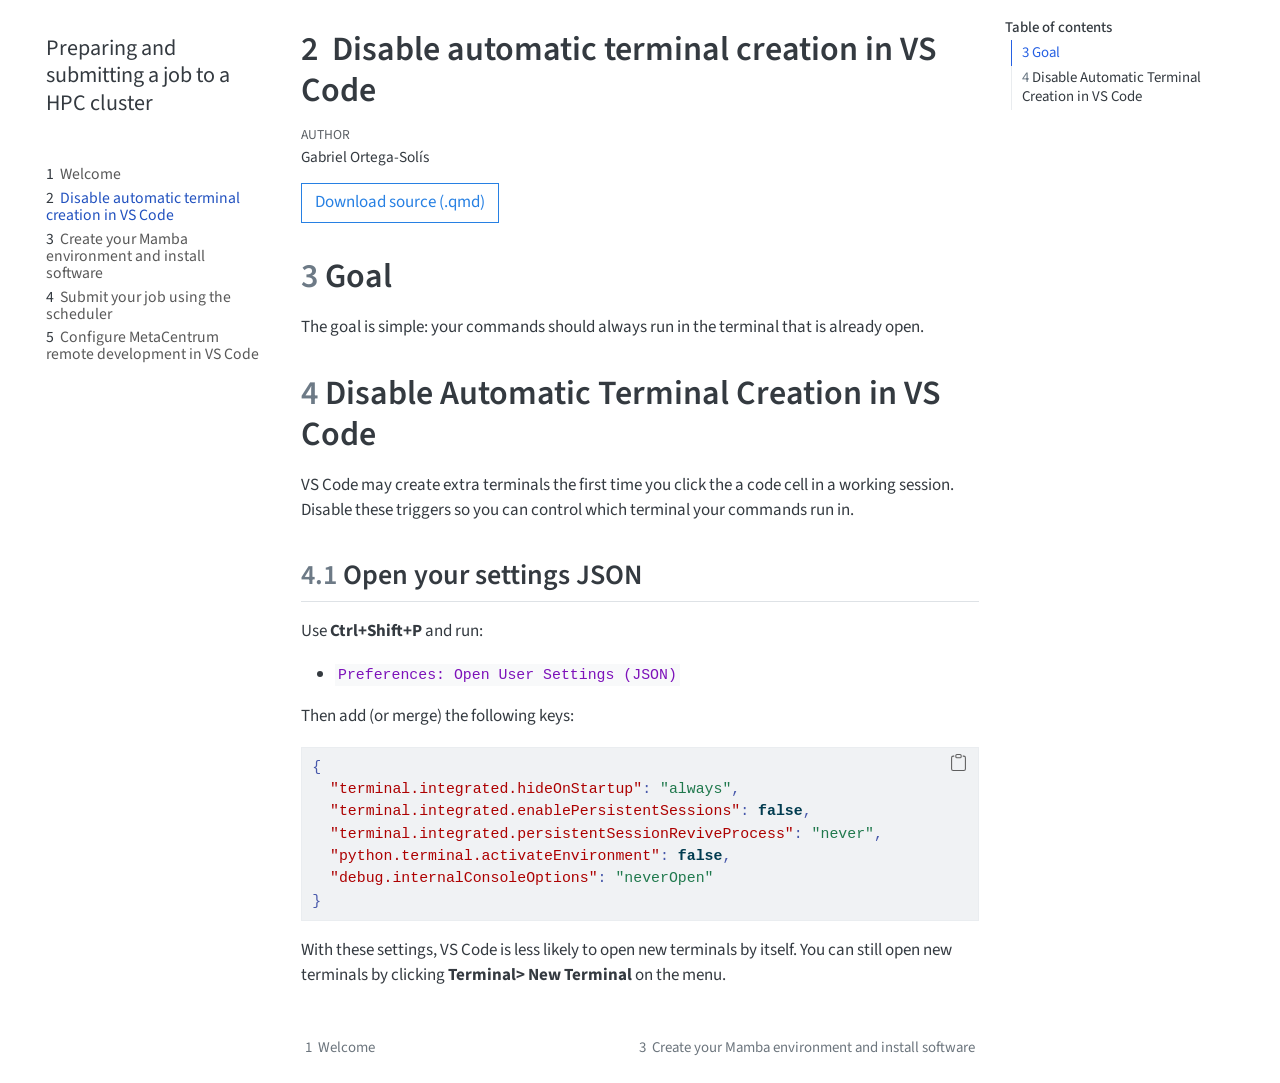
==== commit 6daee701: "Added note and disclaimer" ====
--- a/docs/1_disable_automatic_terminals.html
+++ b/docs/1_disable_automatic_terminals.html
@@ -223,7 +223,7 @@
 </section>
 <section id="disable-automatic-terminal-creation-in-vs-code" class="level1" data-number="4">
 <h1 data-number="4"><span class="header-section-number">4</span> Disable Automatic Terminal Creation in VS Code</h1>
-<p>VS Code may create extra terminals because of restored sessions, Python auto-activation, or debug/task behavior. Disable these triggers so you can keep working in one terminal.</p>
+<p>VS Code may create extra terminals the first time you click the a code cell in a working session. Disable these triggers so you can control which terminal your commands run in.</p>
 <section id="open-your-settings-json" class="level2" data-number="4.1">
 <h2 data-number="4.1" class="anchored" data-anchor-id="open-your-settings-json"><span class="header-section-number">4.1</span> Open your settings JSON</h2>
 <p>Use <strong>Ctrl+Shift+P</strong> and run:</p>
@@ -238,7 +238,7 @@
 <span id="cb1-5"><a href="#cb1-5" aria-hidden="true" tabindex="-1"></a>  <span class="dt">"python.terminal.activateEnvironment"</span><span class="fu">:</span> <span class="kw">false</span><span class="fu">,</span></span>
 <span id="cb1-6"><a href="#cb1-6" aria-hidden="true" tabindex="-1"></a>  <span class="dt">"debug.internalConsoleOptions"</span><span class="fu">:</span> <span class="st">"neverOpen"</span></span>
 <span id="cb1-7"><a href="#cb1-7" aria-hidden="true" tabindex="-1"></a><span class="fu">}</span></span></code><button title="Copy to Clipboard" class="code-copy-button"><i class="bi"></i></button></pre></div>
-<p>With these settings, VS Code is less likely to open new terminals by itself. You can still open new terminals by clicking Terminal&gt; New Terminal on the menu.</p>
+<p>With these settings, VS Code is less likely to open new terminals by itself. You can still open new terminals by clicking <strong>Terminal&gt; New Terminal</strong> on the menu.</p>
 
 
 </section>
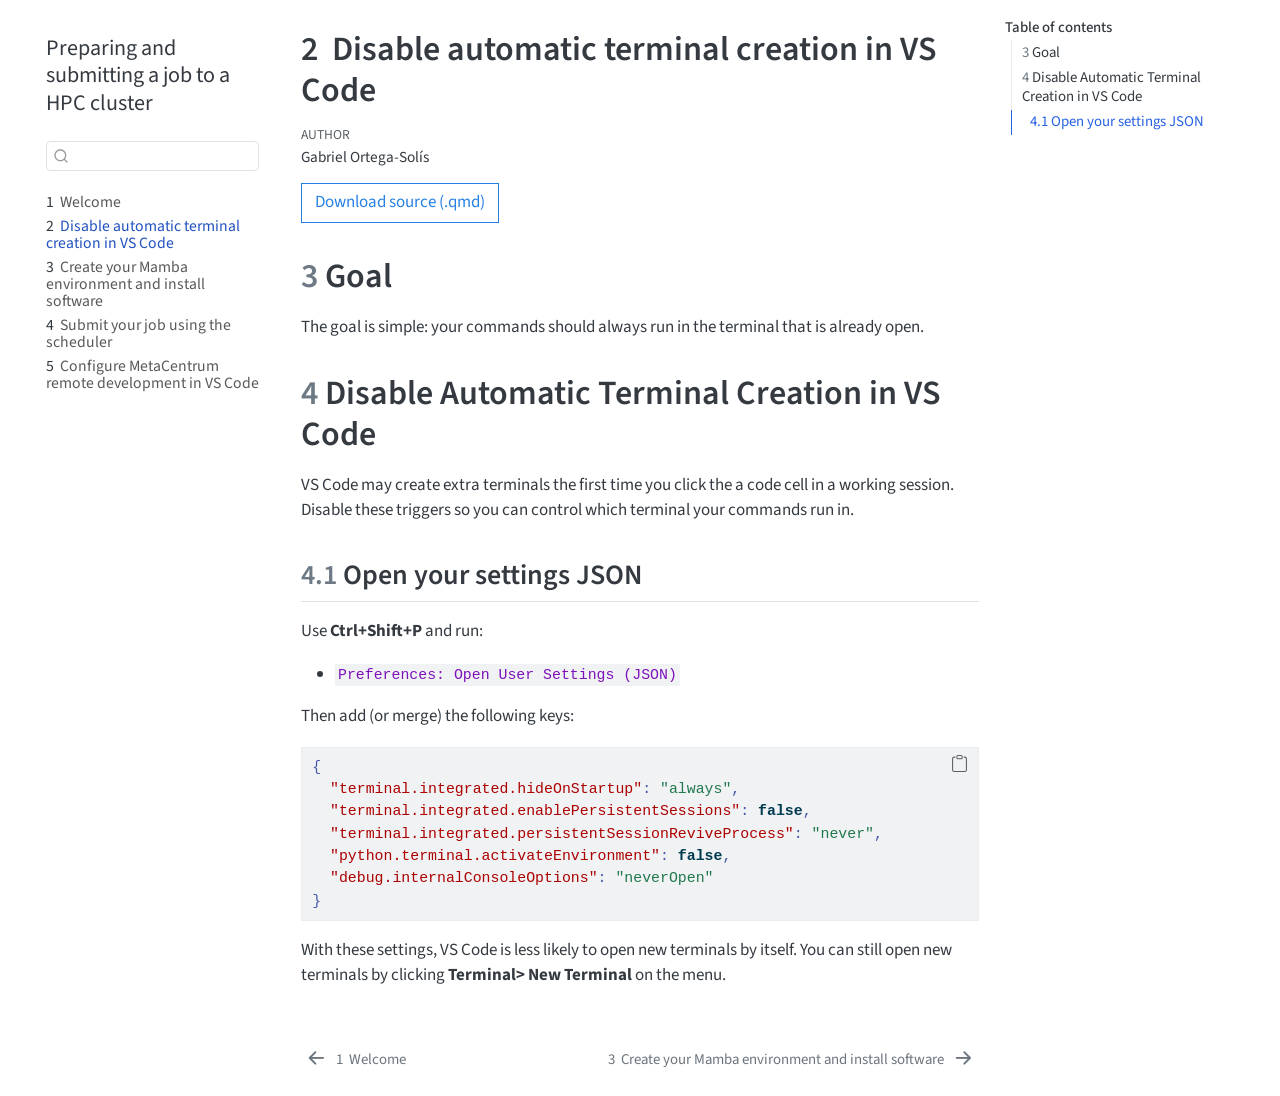
==== commit 9a317a59: "Reorder of code cells" ====
--- a/docs/1_disable_automatic_terminals.html
+++ b/docs/1_disable_automatic_terminals.html
@@ -2,7 +2,7 @@
 <html xmlns="http://www.w3.org/1999/xhtml" lang="en" xml:lang="en"><head>
 
 <meta charset="utf-8">
-<meta name="generator" content="quarto-1.6.42">
+<meta name="generator" content="quarto-1.8.27">
 
 <meta name="viewport" content="width=device-width, initial-scale=1.0, user-scalable=yes">
 
@@ -22,8 +22,9 @@
   vertical-align: middle;
 }
 /* CSS for syntax highlighting */
+html { -webkit-text-size-adjust: 100%; }
 pre > code.sourceCode { white-space: pre; position: relative; }
-pre > code.sourceCode > span { line-height: 1.25; }
+pre > code.sourceCode > span { display: inline-block; line-height: 1.25; }
 pre > code.sourceCode > span:empty { height: 1.2em; }
 .sourceCode { overflow: visible; }
 code.sourceCode > span { color: inherit; text-decoration: inherit; }
@@ -34,7 +35,7 @@
 }
 @media print {
 pre > code.sourceCode { white-space: pre-wrap; }
-pre > code.sourceCode > span { display: inline-block; text-indent: -5em; padding-left: 5em; }
+pre > code.sourceCode > span { text-indent: -5em; padding-left: 5em; }
 }
 pre.numberSource code
   { counter-reset: source-line 0; }
@@ -67,15 +68,17 @@
 <meta name="quarto:offset" content="./">
 <link href="./2_HPC_setup.html" rel="next">
 <link href="./index.html" rel="prev">
-<script src="site_libs/quarto-html/quarto.js"></script>
+<script src="site_libs/quarto-html/quarto.js" type="module"></script>
+<script src="site_libs/quarto-html/tabsets/tabsets.js" type="module"></script>
+<script src="site_libs/quarto-html/axe/axe-check.js" type="module"></script>
 <script src="site_libs/quarto-html/popper.min.js"></script>
 <script src="site_libs/quarto-html/tippy.umd.min.js"></script>
 <script src="site_libs/quarto-html/anchor.min.js"></script>
 <link href="site_libs/quarto-html/tippy.css" rel="stylesheet">
-<link href="site_libs/quarto-html/quarto-syntax-highlighting-2f5df379a58b258e96c21c0638c20c03.css" rel="stylesheet" id="quarto-text-highlighting-styles">
+<link href="site_libs/quarto-html/quarto-syntax-highlighting-ed96de9b727972fe78a7b5d16c58bf87.css" rel="stylesheet" id="quarto-text-highlighting-styles">
 <script src="site_libs/bootstrap/bootstrap.min.js"></script>
 <link href="site_libs/bootstrap/bootstrap-icons.css" rel="stylesheet">
-<link href="site_libs/bootstrap/bootstrap-49869e840e201f90f58f4a452181581a.min.css" rel="stylesheet" append-hash="true" id="quarto-bootstrap" data-mode="light">
+<link href="site_libs/bootstrap/bootstrap-9066ee856649dc29ddc1f39264bb5a32.min.css" rel="stylesheet" append-hash="true" id="quarto-bootstrap" data-mode="light">
 <script id="quarto-search-options" type="application/json">{
   "location": "sidebar",
   "copy-button": false,
@@ -107,7 +110,7 @@
 
 </head>
 
-<body class="nav-sidebar floating">
+<body class="nav-sidebar floating quarto-light">
 
 <div id="quarto-search-results"></div>
   <header id="quarto-header" class="headroom fixed-top">
@@ -231,13 +234,13 @@
 <li><code>Preferences: Open User Settings (JSON)</code></li>
 </ul>
 <p>Then add (or merge) the following keys:</p>
-<div class="sourceCode" id="cb1"><pre class="sourceCode json code-with-copy"><code class="sourceCode json"><span id="cb1-1"><a href="#cb1-1" aria-hidden="true" tabindex="-1"></a><span class="fu">{</span></span>
+<div class="code-copy-outer-scaffold"><div class="sourceCode" id="cb1"><pre class="sourceCode json code-with-copy"><code class="sourceCode json"><span id="cb1-1"><a href="#cb1-1" aria-hidden="true" tabindex="-1"></a><span class="fu">{</span></span>
 <span id="cb1-2"><a href="#cb1-2" aria-hidden="true" tabindex="-1"></a>  <span class="dt">"terminal.integrated.hideOnStartup"</span><span class="fu">:</span> <span class="st">"always"</span><span class="fu">,</span></span>
 <span id="cb1-3"><a href="#cb1-3" aria-hidden="true" tabindex="-1"></a>  <span class="dt">"terminal.integrated.enablePersistentSessions"</span><span class="fu">:</span> <span class="kw">false</span><span class="fu">,</span></span>
 <span id="cb1-4"><a href="#cb1-4" aria-hidden="true" tabindex="-1"></a>  <span class="dt">"terminal.integrated.persistentSessionReviveProcess"</span><span class="fu">:</span> <span class="st">"never"</span><span class="fu">,</span></span>
 <span id="cb1-5"><a href="#cb1-5" aria-hidden="true" tabindex="-1"></a>  <span class="dt">"python.terminal.activateEnvironment"</span><span class="fu">:</span> <span class="kw">false</span><span class="fu">,</span></span>
 <span id="cb1-6"><a href="#cb1-6" aria-hidden="true" tabindex="-1"></a>  <span class="dt">"debug.internalConsoleOptions"</span><span class="fu">:</span> <span class="st">"neverOpen"</span></span>
-<span id="cb1-7"><a href="#cb1-7" aria-hidden="true" tabindex="-1"></a><span class="fu">}</span></span></code><button title="Copy to Clipboard" class="code-copy-button"><i class="bi"></i></button></pre></div>
+<span id="cb1-7"><a href="#cb1-7" aria-hidden="true" tabindex="-1"></a><span class="fu">}</span></span></code></pre></div><button title="Copy to Clipboard" class="code-copy-button"><i class="bi"></i></button></div>
 <p>With these settings, VS Code is less likely to open new terminals by itself. You can still open new terminals by clicking <strong>Terminal&gt; New Terminal</strong> on the menu.</p>
 
 
@@ -279,236 +282,243 @@
 });
 </script>
 <script id="quarto-html-after-body" type="application/javascript">
-window.document.addEventListener("DOMContentLoaded", function (event) {
-  const toggleBodyColorMode = (bsSheetEl) => {
-    const mode = bsSheetEl.getAttribute("data-mode");
-    const bodyEl = window.document.querySelector("body");
-    if (mode === "dark") {
-      bodyEl.classList.add("quarto-dark");
-      bodyEl.classList.remove("quarto-light");
-    } else {
-      bodyEl.classList.add("quarto-light");
-      bodyEl.classList.remove("quarto-dark");
-    }
-  }
-  const toggleBodyColorPrimary = () => {
-    const bsSheetEl = window.document.querySelector("link#quarto-bootstrap");
-    if (bsSheetEl) {
-      toggleBodyColorMode(bsSheetEl);
-    }
-  }
-  toggleBodyColorPrimary();  
-  const icon = "";
-  const anchorJS = new window.AnchorJS();
-  anchorJS.options = {
-    placement: 'right',
-    icon: icon
-  };
-  anchorJS.add('.anchored');
-  const isCodeAnnotation = (el) => {
-    for (const clz of el.classList) {
-      if (clz.startsWith('code-annotation-')) {                     
-        return true;
-      }
-    }
-    return false;
-  }
-  const onCopySuccess = function(e) {
-    // button target
-    const button = e.trigger;
-    // don't keep focus
-    button.blur();
-    // flash "checked"
-    button.classList.add('code-copy-button-checked');
-    var currentTitle = button.getAttribute("title");
-    button.setAttribute("title", "Copied!");
-    let tooltip;
-    if (window.bootstrap) {
-      button.setAttribute("data-bs-toggle", "tooltip");
-      button.setAttribute("data-bs-placement", "left");
-      button.setAttribute("data-bs-title", "Copied!");
-      tooltip = new bootstrap.Tooltip(button, 
-        { trigger: "manual", 
-          customClass: "code-copy-button-tooltip",
-          offset: [0, -8]});
-      tooltip.show();    
-    }
-    setTimeout(function() {
-      if (tooltip) {
-        tooltip.hide();
-        button.removeAttribute("data-bs-title");
-        button.removeAttribute("data-bs-toggle");
-        button.removeAttribute("data-bs-placement");
-      }
-      button.setAttribute("title", currentTitle);
-      button.classList.remove('code-copy-button-checked');
-    }, 1000);
-    // clear code selection
-    e.clearSelection();
-  }
-  const getTextToCopy = function(trigger) {
-      const codeEl = trigger.previousElementSibling.cloneNode(true);
+  window.document.addEventListener("DOMContentLoaded", function (event) {
+    const icon = "";
+    const anchorJS = new window.AnchorJS();
+    anchorJS.options = {
+      placement: 'right',
+      icon: icon
+    };
+    anchorJS.add('.anchored');
+    const isCodeAnnotation = (el) => {
+      for (const clz of el.classList) {
+        if (clz.startsWith('code-annotation-')) {                     
+          return true;
+        }
+      }
+      return false;
+    }
+    const onCopySuccess = function(e) {
+      // button target
+      const button = e.trigger;
+      // don't keep focus
+      button.blur();
+      // flash "checked"
+      button.classList.add('code-copy-button-checked');
+      var currentTitle = button.getAttribute("title");
+      button.setAttribute("title", "Copied!");
+      let tooltip;
+      if (window.bootstrap) {
+        button.setAttribute("data-bs-toggle", "tooltip");
+        button.setAttribute("data-bs-placement", "left");
+        button.setAttribute("data-bs-title", "Copied!");
+        tooltip = new bootstrap.Tooltip(button, 
+          { trigger: "manual", 
+            customClass: "code-copy-button-tooltip",
+            offset: [0, -8]});
+        tooltip.show();    
+      }
+      setTimeout(function() {
+        if (tooltip) {
+          tooltip.hide();
+          button.removeAttribute("data-bs-title");
+          button.removeAttribute("data-bs-toggle");
+          button.removeAttribute("data-bs-placement");
+        }
+        button.setAttribute("title", currentTitle);
+        button.classList.remove('code-copy-button-checked');
+      }, 1000);
+      // clear code selection
+      e.clearSelection();
+    }
+    const getTextToCopy = function(trigger) {
+      const outerScaffold = trigger.parentElement.cloneNode(true);
+      const codeEl = outerScaffold.querySelector('code');
       for (const childEl of codeEl.children) {
         if (isCodeAnnotation(childEl)) {
           childEl.remove();
         }
       }
       return codeEl.innerText;
-  }
-  const clipboard = new window.ClipboardJS('.code-copy-button:not([data-in-quarto-modal])', {
-    text: getTextToCopy
-  });
-  clipboard.on('success', onCopySuccess);
-  if (window.document.getElementById('quarto-embedded-source-code-modal')) {
-    const clipboardModal = new window.ClipboardJS('.code-copy-button[data-in-quarto-modal]', {
-      text: getTextToCopy,
-      container: window.document.getElementById('quarto-embedded-source-code-modal')
+    }
+    const clipboard = new window.ClipboardJS('.code-copy-button:not([data-in-quarto-modal])', {
+      text: getTextToCopy
     });
-    clipboardModal.on('success', onCopySuccess);
-  }
-    var localhostRegex = new RegExp(/^(?:http|https):\/\/localhost\:?[0-9]*\//);
-    var mailtoRegex = new RegExp(/^mailto:/);
-      var filterRegex = new RegExp('/' + window.location.host + '/');
-    var isInternal = (href) => {
-        return filterRegex.test(href) || localhostRegex.test(href) || mailtoRegex.test(href);
-    }
-    // Inspect non-navigation links and adorn them if external
- 	var links = window.document.querySelectorAll('a[href]:not(.nav-link):not(.navbar-brand):not(.toc-action):not(.sidebar-link):not(.sidebar-item-toggle):not(.pagination-link):not(.no-external):not([aria-hidden]):not(.dropdown-item):not(.quarto-navigation-tool):not(.about-link)');
-    for (var i=0; i<links.length; i++) {
-      const link = links[i];
-      if (!isInternal(link.href)) {
-        // undo the damage that might have been done by quarto-nav.js in the case of
-        // links that we want to consider external
-        if (link.dataset.originalHref !== undefined) {
-          link.href = link.dataset.originalHref;
-        }
-      }
-    }
-  function tippyHover(el, contentFn, onTriggerFn, onUntriggerFn) {
-    const config = {
-      allowHTML: true,
-      maxWidth: 500,
-      delay: 100,
-      arrow: false,
-      appendTo: function(el) {
-          return el.parentElement;
-      },
-      interactive: true,
-      interactiveBorder: 10,
-      theme: 'quarto',
-      placement: 'bottom-start',
-    };
-    if (contentFn) {
-      config.content = contentFn;
-    }
-    if (onTriggerFn) {
-      config.onTrigger = onTriggerFn;
-    }
-    if (onUntriggerFn) {
-      config.onUntrigger = onUntriggerFn;
-    }
-    window.tippy(el, config); 
-  }
-  const noterefs = window.document.querySelectorAll('a[role="doc-noteref"]');
-  for (var i=0; i<noterefs.length; i++) {
-    const ref = noterefs[i];
-    tippyHover(ref, function() {
-      // use id or data attribute instead here
-      let href = ref.getAttribute('data-footnote-href') || ref.getAttribute('href');
-      try { href = new URL(href).hash; } catch {}
-      const id = href.replace(/^#\/?/, "");
-      const note = window.document.getElementById(id);
-      if (note) {
-        return note.innerHTML;
+    clipboard.on('success', onCopySuccess);
+    if (window.document.getElementById('quarto-embedded-source-code-modal')) {
+      const clipboardModal = new window.ClipboardJS('.code-copy-button[data-in-quarto-modal]', {
+        text: getTextToCopy,
+        container: window.document.getElementById('quarto-embedded-source-code-modal')
+      });
+      clipboardModal.on('success', onCopySuccess);
+    }
+      var localhostRegex = new RegExp(/^(?:http|https):\/\/localhost\:?[0-9]*\//);
+      var mailtoRegex = new RegExp(/^mailto:/);
+        var filterRegex = new RegExp('/' + window.location.host + '/');
+      var isInternal = (href) => {
+          return filterRegex.test(href) || localhostRegex.test(href) || mailtoRegex.test(href);
+      }
+      // Inspect non-navigation links and adorn them if external
+     var links = window.document.querySelectorAll('a[href]:not(.nav-link):not(.navbar-brand):not(.toc-action):not(.sidebar-link):not(.sidebar-item-toggle):not(.pagination-link):not(.no-external):not([aria-hidden]):not(.dropdown-item):not(.quarto-navigation-tool):not(.about-link)');
+      for (var i=0; i<links.length; i++) {
+        const link = links[i];
+        if (!isInternal(link.href)) {
+          // undo the damage that might have been done by quarto-nav.js in the case of
+          // links that we want to consider external
+          if (link.dataset.originalHref !== undefined) {
+            link.href = link.dataset.originalHref;
+          }
+        }
+      }
+    function tippyHover(el, contentFn, onTriggerFn, onUntriggerFn) {
+      const config = {
+        allowHTML: true,
+        maxWidth: 500,
+        delay: 100,
+        arrow: false,
+        appendTo: function(el) {
+            return el.parentElement;
+        },
+        interactive: true,
+        interactiveBorder: 10,
+        theme: 'quarto',
+        placement: 'bottom-start',
+      };
+      if (contentFn) {
+        config.content = contentFn;
+      }
+      if (onTriggerFn) {
+        config.onTrigger = onTriggerFn;
+      }
+      if (onUntriggerFn) {
+        config.onUntrigger = onUntriggerFn;
+      }
+      window.tippy(el, config); 
+    }
+    const noterefs = window.document.querySelectorAll('a[role="doc-noteref"]');
+    for (var i=0; i<noterefs.length; i++) {
+      const ref = noterefs[i];
+      tippyHover(ref, function() {
+        // use id or data attribute instead here
+        let href = ref.getAttribute('data-footnote-href') || ref.getAttribute('href');
+        try { href = new URL(href).hash; } catch {}
+        const id = href.replace(/^#\/?/, "");
+        const note = window.document.getElementById(id);
+        if (note) {
+          return note.innerHTML;
+        } else {
+          return "";
+        }
+      });
+    }
+    const xrefs = window.document.querySelectorAll('a.quarto-xref');
+    const processXRef = (id, note) => {
+      // Strip column container classes
+      const stripColumnClz = (el) => {
+        el.classList.remove("page-full", "page-columns");
+        if (el.children) {
+          for (const child of el.children) {
+            stripColumnClz(child);
+          }
+        }
+      }
+      stripColumnClz(note)
+      if (id === null || id.startsWith('sec-')) {
+        // Special case sections, only their first couple elements
+        const container = document.createElement("div");
+        if (note.children && note.children.length > 2) {
+          container.appendChild(note.children[0].cloneNode(true));
+          for (let i = 1; i < note.children.length; i++) {
+            const child = note.children[i];
+            if (child.tagName === "P" && child.innerText === "") {
+              continue;
+            } else {
+              container.appendChild(child.cloneNode(true));
+              break;
+            }
+          }
+          if (window.Quarto?.typesetMath) {
+            window.Quarto.typesetMath(container);
+          }
+          return container.innerHTML
+        } else {
+          if (window.Quarto?.typesetMath) {
+            window.Quarto.typesetMath(note);
+          }
+          return note.innerHTML;
+        }
       } else {
-        return "";
-      }
-    });
-  }
-  const xrefs = window.document.querySelectorAll('a.quarto-xref');
-  const processXRef = (id, note) => {
-    // Strip column container classes
-    const stripColumnClz = (el) => {
-      el.classList.remove("page-full", "page-columns");
-      if (el.children) {
-        for (const child of el.children) {
-          stripColumnClz(child);
-        }
-      }
-    }
-    stripColumnClz(note)
-    if (id === null || id.startsWith('sec-')) {
-      // Special case sections, only their first couple elements
-      const container = document.createElement("div");
-      if (note.children && note.children.length > 2) {
-        container.appendChild(note.children[0].cloneNode(true));
-        for (let i = 1; i < note.children.length; i++) {
-          const child = note.children[i];
-          if (child.tagName === "P" && child.innerText === "") {
-            continue;
-          } else {
-            container.appendChild(child.cloneNode(true));
-            break;
-          }
-        }
-        if (window.Quarto?.typesetMath) {
-          window.Quarto.typesetMath(container);
-        }
-        return container.innerHTML
-      } else {
+        // Remove any anchor links if they are present
+        const anchorLink = note.querySelector('a.anchorjs-link');
+        if (anchorLink) {
+          anchorLink.remove();
+        }
         if (window.Quarto?.typesetMath) {
           window.Quarto.typesetMath(note);
         }
-        return note.innerHTML;
-      }
-    } else {
-      // Remove any anchor links if they are present
-      const anchorLink = note.querySelector('a.anchorjs-link');
-      if (anchorLink) {
-        anchorLink.remove();
-      }
-      if (window.Quarto?.typesetMath) {
-        window.Quarto.typesetMath(note);
-      }
-      if (note.classList.contains("callout")) {
-        return note.outerHTML;
-      } else {
-        return note.innerHTML;
-      }
-    }
-  }
-  for (var i=0; i<xrefs.length; i++) {
-    const xref = xrefs[i];
-    tippyHover(xref, undefined, function(instance) {
-      instance.disable();
-      let url = xref.getAttribute('href');
-      let hash = undefined; 
-      if (url.startsWith('#')) {
-        hash = url;
-      } else {
-        try { hash = new URL(url).hash; } catch {}
-      }
-      if (hash) {
-        const id = hash.replace(/^#\/?/, "");
-        const note = window.document.getElementById(id);
-        if (note !== null) {
-          try {
-            const html = processXRef(id, note.cloneNode(true));
-            instance.setContent(html);
-          } finally {
-            instance.enable();
-            instance.show();
-          }
+        if (note.classList.contains("callout")) {
+          return note.outerHTML;
         } else {
-          // See if we can fetch this
-          fetch(url.split('#')[0])
+          return note.innerHTML;
+        }
+      }
+    }
+    for (var i=0; i<xrefs.length; i++) {
+      const xref = xrefs[i];
+      tippyHover(xref, undefined, function(instance) {
+        instance.disable();
+        let url = xref.getAttribute('href');
+        let hash = undefined; 
+        if (url.startsWith('#')) {
+          hash = url;
+        } else {
+          try { hash = new URL(url).hash; } catch {}
+        }
+        if (hash) {
+          const id = hash.replace(/^#\/?/, "");
+          const note = window.document.getElementById(id);
+          if (note !== null) {
+            try {
+              const html = processXRef(id, note.cloneNode(true));
+              instance.setContent(html);
+            } finally {
+              instance.enable();
+              instance.show();
+            }
+          } else {
+            // See if we can fetch this
+            fetch(url.split('#')[0])
+            .then(res => res.text())
+            .then(html => {
+              const parser = new DOMParser();
+              const htmlDoc = parser.parseFromString(html, "text/html");
+              const note = htmlDoc.getElementById(id);
+              if (note !== null) {
+                const html = processXRef(id, note);
+                instance.setContent(html);
+              } 
+            }).finally(() => {
+              instance.enable();
+              instance.show();
+            });
+          }
+        } else {
+          // See if we can fetch a full url (with no hash to target)
+          // This is a special case and we should probably do some content thinning / targeting
+          fetch(url)
           .then(res => res.text())
           .then(html => {
             const parser = new DOMParser();
             const htmlDoc = parser.parseFromString(html, "text/html");
-            const note = htmlDoc.getElementById(id);
+            const note = htmlDoc.querySelector('main.content');
             if (note !== null) {
-              const html = processXRef(id, note);
+              // This should only happen for chapter cross references
+              // (since there is no id in the URL)
+              // remove the first header
+              if (note.children.length > 0 && note.children[0].tagName === "HEADER") {
+                note.children[0].remove();
+              }
+              const html = processXRef(null, note);
               instance.setContent(html);
             } 
           }).finally(() => {
@@ -516,185 +526,161 @@
             instance.show();
           });
         }
+      }, function(instance) {
+      });
+    }
+        let selectedAnnoteEl;
+        const selectorForAnnotation = ( cell, annotation) => {
+          let cellAttr = 'data-code-cell="' + cell + '"';
+          let lineAttr = 'data-code-annotation="' +  annotation + '"';
+          const selector = 'span[' + cellAttr + '][' + lineAttr + ']';
+          return selector;
+        }
+        const selectCodeLines = (annoteEl) => {
+          const doc = window.document;
+          const targetCell = annoteEl.getAttribute("data-target-cell");
+          const targetAnnotation = annoteEl.getAttribute("data-target-annotation");
+          const annoteSpan = window.document.querySelector(selectorForAnnotation(targetCell, targetAnnotation));
+          const lines = annoteSpan.getAttribute("data-code-lines").split(",");
+          const lineIds = lines.map((line) => {
+            return targetCell + "-" + line;
+          })
+          let top = null;
+          let height = null;
+          let parent = null;
+          if (lineIds.length > 0) {
+              //compute the position of the single el (top and bottom and make a div)
+              const el = window.document.getElementById(lineIds[0]);
+              top = el.offsetTop;
+              height = el.offsetHeight;
+              parent = el.parentElement.parentElement;
+            if (lineIds.length > 1) {
+              const lastEl = window.document.getElementById(lineIds[lineIds.length - 1]);
+              const bottom = lastEl.offsetTop + lastEl.offsetHeight;
+              height = bottom - top;
+            }
+            if (top !== null && height !== null && parent !== null) {
+              // cook up a div (if necessary) and position it 
+              let div = window.document.getElementById("code-annotation-line-highlight");
+              if (div === null) {
+                div = window.document.createElement("div");
+                div.setAttribute("id", "code-annotation-line-highlight");
+                div.style.position = 'absolute';
+                parent.appendChild(div);
+              }
+              div.style.top = top - 2 + "px";
+              div.style.height = height + 4 + "px";
+              div.style.left = 0;
+              let gutterDiv = window.document.getElementById("code-annotation-line-highlight-gutter");
+              if (gutterDiv === null) {
+                gutterDiv = window.document.createElement("div");
+                gutterDiv.setAttribute("id", "code-annotation-line-highlight-gutter");
+                gutterDiv.style.position = 'absolute';
+                const codeCell = window.document.getElementById(targetCell);
+                const gutter = codeCell.querySelector('.code-annotation-gutter');
+                gutter.appendChild(gutterDiv);
+              }
+              gutterDiv.style.top = top - 2 + "px";
+              gutterDiv.style.height = height + 4 + "px";
+            }
+            selectedAnnoteEl = annoteEl;
+          }
+        };
+        const unselectCodeLines = () => {
+          const elementsIds = ["code-annotation-line-highlight", "code-annotation-line-highlight-gutter"];
+          elementsIds.forEach((elId) => {
+            const div = window.document.getElementById(elId);
+            if (div) {
+              div.remove();
+            }
+          });
+          selectedAnnoteEl = undefined;
+        };
+          // Handle positioning of the toggle
+      window.addEventListener(
+        "resize",
+        throttle(() => {
+          elRect = undefined;
+          if (selectedAnnoteEl) {
+            selectCodeLines(selectedAnnoteEl);
+          }
+        }, 10)
+      );
+      function throttle(fn, ms) {
+      let throttle = false;
+      let timer;
+        return (...args) => {
+          if(!throttle) { // first call gets through
+              fn.apply(this, args);
+              throttle = true;
+          } else { // all the others get throttled
+              if(timer) clearTimeout(timer); // cancel #2
+              timer = setTimeout(() => {
+                fn.apply(this, args);
+                timer = throttle = false;
+              }, ms);
+          }
+        };
+      }
+        // Attach click handler to the DT
+        const annoteDls = window.document.querySelectorAll('dt[data-target-cell]');
+        for (const annoteDlNode of annoteDls) {
+          annoteDlNode.addEventListener('click', (event) => {
+            const clickedEl = event.target;
+            if (clickedEl !== selectedAnnoteEl) {
+              unselectCodeLines();
+              const activeEl = window.document.querySelector('dt[data-target-cell].code-annotation-active');
+              if (activeEl) {
+                activeEl.classList.remove('code-annotation-active');
+              }
+              selectCodeLines(clickedEl);
+              clickedEl.classList.add('code-annotation-active');
+            } else {
+              // Unselect the line
+              unselectCodeLines();
+              clickedEl.classList.remove('code-annotation-active');
+            }
+          });
+        }
+    const findCites = (el) => {
+      const parentEl = el.parentElement;
+      if (parentEl) {
+        const cites = parentEl.dataset.cites;
+        if (cites) {
+          return {
+            el,
+            cites: cites.split(' ')
+          };
+        } else {
+          return findCites(el.parentElement)
+        }
       } else {
-        // See if we can fetch a full url (with no hash to target)
-        // This is a special case and we should probably do some content thinning / targeting
-        fetch(url)
-        .then(res => res.text())
-        .then(html => {
-          const parser = new DOMParser();
-          const htmlDoc = parser.parseFromString(html, "text/html");
-          const note = htmlDoc.querySelector('main.content');
-          if (note !== null) {
-            // This should only happen for chapter cross references
-            // (since there is no id in the URL)
-            // remove the first header
-            if (note.children.length > 0 && note.children[0].tagName === "HEADER") {
-              note.children[0].remove();
+        return undefined;
+      }
+    };
+    var bibliorefs = window.document.querySelectorAll('a[role="doc-biblioref"]');
+    for (var i=0; i<bibliorefs.length; i++) {
+      const ref = bibliorefs[i];
+      const citeInfo = findCites(ref);
+      if (citeInfo) {
+        tippyHover(citeInfo.el, function() {
+          var popup = window.document.createElement('div');
+          citeInfo.cites.forEach(function(cite) {
+            var citeDiv = window.document.createElement('div');
+            citeDiv.classList.add('hanging-indent');
+            citeDiv.classList.add('csl-entry');
+            var biblioDiv = window.document.getElementById('ref-' + cite);
+            if (biblioDiv) {
+              citeDiv.innerHTML = biblioDiv.innerHTML;
             }
-            const html = processXRef(null, note);
-            instance.setContent(html);
-          } 
-        }).finally(() => {
-          instance.enable();
-          instance.show();
+            popup.appendChild(citeDiv);
+          });
+          return popup.innerHTML;
         });
       }
-    }, function(instance) {
-    });
-  }
-      let selectedAnnoteEl;
-      const selectorForAnnotation = ( cell, annotation) => {
-        let cellAttr = 'data-code-cell="' + cell + '"';
-        let lineAttr = 'data-code-annotation="' +  annotation + '"';
-        const selector = 'span[' + cellAttr + '][' + lineAttr + ']';
-        return selector;
-      }
-      const selectCodeLines = (annoteEl) => {
-        const doc = window.document;
-        const targetCell = annoteEl.getAttribute("data-target-cell");
-        const targetAnnotation = annoteEl.getAttribute("data-target-annotation");
-        const annoteSpan = window.document.querySelector(selectorForAnnotation(targetCell, targetAnnotation));
-        const lines = annoteSpan.getAttribute("data-code-lines").split(",");
-        const lineIds = lines.map((line) => {
-          return targetCell + "-" + line;
-        })
-        let top = null;
-        let height = null;
-        let parent = null;
-        if (lineIds.length > 0) {
-            //compute the position of the single el (top and bottom and make a div)
-            const el = window.document.getElementById(lineIds[0]);
-            top = el.offsetTop;
-            height = el.offsetHeight;
-            parent = el.parentElement.parentElement;
-          if (lineIds.length > 1) {
-            const lastEl = window.document.getElementById(lineIds[lineIds.length - 1]);
-            const bottom = lastEl.offsetTop + lastEl.offsetHeight;
-            height = bottom - top;
-          }
-          if (top !== null && height !== null && parent !== null) {
-            // cook up a div (if necessary) and position it 
-            let div = window.document.getElementById("code-annotation-line-highlight");
-            if (div === null) {
-              div = window.document.createElement("div");
-              div.setAttribute("id", "code-annotation-line-highlight");
-              div.style.position = 'absolute';
-              parent.appendChild(div);
-            }
-            div.style.top = top - 2 + "px";
-            div.style.height = height + 4 + "px";
-            div.style.left = 0;
-            let gutterDiv = window.document.getElementById("code-annotation-line-highlight-gutter");
-            if (gutterDiv === null) {
-              gutterDiv = window.document.createElement("div");
-              gutterDiv.setAttribute("id", "code-annotation-line-highlight-gutter");
-              gutterDiv.style.position = 'absolute';
-              const codeCell = window.document.getElementById(targetCell);
-              const gutter = codeCell.querySelector('.code-annotation-gutter');
-              gutter.appendChild(gutterDiv);
-            }
-            gutterDiv.style.top = top - 2 + "px";
-            gutterDiv.style.height = height + 4 + "px";
-          }
-          selectedAnnoteEl = annoteEl;
-        }
-      };
-      const unselectCodeLines = () => {
-        const elementsIds = ["code-annotation-line-highlight", "code-annotation-line-highlight-gutter"];
-        elementsIds.forEach((elId) => {
-          const div = window.document.getElementById(elId);
-          if (div) {
-            div.remove();
-          }
-        });
-        selectedAnnoteEl = undefined;
-      };
-        // Handle positioning of the toggle
-    window.addEventListener(
-      "resize",
-      throttle(() => {
-        elRect = undefined;
-        if (selectedAnnoteEl) {
-          selectCodeLines(selectedAnnoteEl);
-        }
-      }, 10)
-    );
-    function throttle(fn, ms) {
-    let throttle = false;
-    let timer;
-      return (...args) => {
-        if(!throttle) { // first call gets through
-            fn.apply(this, args);
-            throttle = true;
-        } else { // all the others get throttled
-            if(timer) clearTimeout(timer); // cancel #2
-            timer = setTimeout(() => {
-              fn.apply(this, args);
-              timer = throttle = false;
-            }, ms);
-        }
-      };
-    }
-      // Attach click handler to the DT
-      const annoteDls = window.document.querySelectorAll('dt[data-target-cell]');
-      for (const annoteDlNode of annoteDls) {
-        annoteDlNode.addEventListener('click', (event) => {
-          const clickedEl = event.target;
-          if (clickedEl !== selectedAnnoteEl) {
-            unselectCodeLines();
-            const activeEl = window.document.querySelector('dt[data-target-cell].code-annotation-active');
-            if (activeEl) {
-              activeEl.classList.remove('code-annotation-active');
-            }
-            selectCodeLines(clickedEl);
-            clickedEl.classList.add('code-annotation-active');
-          } else {
-            // Unselect the line
-            unselectCodeLines();
-            clickedEl.classList.remove('code-annotation-active');
-          }
-        });
-      }
-  const findCites = (el) => {
-    const parentEl = el.parentElement;
-    if (parentEl) {
-      const cites = parentEl.dataset.cites;
-      if (cites) {
-        return {
-          el,
-          cites: cites.split(' ')
-        };
-      } else {
-        return findCites(el.parentElement)
-      }
-    } else {
-      return undefined;
-    }
-  };
-  var bibliorefs = window.document.querySelectorAll('a[role="doc-biblioref"]');
-  for (var i=0; i<bibliorefs.length; i++) {
-    const ref = bibliorefs[i];
-    const citeInfo = findCites(ref);
-    if (citeInfo) {
-      tippyHover(citeInfo.el, function() {
-        var popup = window.document.createElement('div');
-        citeInfo.cites.forEach(function(cite) {
-          var citeDiv = window.document.createElement('div');
-          citeDiv.classList.add('hanging-indent');
-          citeDiv.classList.add('csl-entry');
-          var biblioDiv = window.document.getElementById('ref-' + cite);
-          if (biblioDiv) {
-            citeDiv.innerHTML = biblioDiv.innerHTML;
-          }
-          popup.appendChild(citeDiv);
-        });
-        return popup.innerHTML;
-      });
-    }
-  }
-});
-</script>
+    }
+  });
+  </script>
 <nav class="page-navigation">
   <div class="nav-page nav-page-previous">
       <a href="./index.html" class="pagination-link" aria-label="Welcome">
--- a/docs/site_libs/quarto-html/quarto-syntax-highlighting-ed96de9b727972fe78a7b5d16c58bf87.css
+++ b/docs/site_libs/quarto-html/quarto-syntax-highlighting-ed96de9b727972fe78a7b5d16c58bf87.css
@@ -0,0 +1,236 @@
+/* quarto syntax highlight colors */
+:root {
+  --quarto-hl-ot-color: #003B4F;
+  --quarto-hl-at-color: #657422;
+  --quarto-hl-ss-color: #20794D;
+  --quarto-hl-an-color: #5E5E5E;
+  --quarto-hl-fu-color: #4758AB;
+  --quarto-hl-st-color: #20794D;
+  --quarto-hl-cf-color: #003B4F;
+  --quarto-hl-op-color: #5E5E5E;
+  --quarto-hl-er-color: #AD0000;
+  --quarto-hl-bn-color: #AD0000;
+  --quarto-hl-al-color: #AD0000;
+  --quarto-hl-va-color: #111111;
+  --quarto-hl-bu-color: inherit;
+  --quarto-hl-ex-color: inherit;
+  --quarto-hl-pp-color: #AD0000;
+  --quarto-hl-in-color: #5E5E5E;
+  --quarto-hl-vs-color: #20794D;
+  --quarto-hl-wa-color: #5E5E5E;
+  --quarto-hl-do-color: #5E5E5E;
+  --quarto-hl-im-color: #00769E;
+  --quarto-hl-ch-color: #20794D;
+  --quarto-hl-dt-color: #AD0000;
+  --quarto-hl-fl-color: #AD0000;
+  --quarto-hl-co-color: #5E5E5E;
+  --quarto-hl-cv-color: #5E5E5E;
+  --quarto-hl-cn-color: #8f5902;
+  --quarto-hl-sc-color: #5E5E5E;
+  --quarto-hl-dv-color: #AD0000;
+  --quarto-hl-kw-color: #003B4F;
+}
+
+/* other quarto variables */
+:root {
+  --quarto-font-monospace: SFMono-Regular, Menlo, Monaco, Consolas, "Liberation Mono", "Courier New", monospace;
+}
+
+/* syntax highlight based on Pandoc's rules */
+pre > code.sourceCode > span {
+  color: #003B4F;
+}
+
+code.sourceCode > span {
+  color: #003B4F;
+}
+
+div.sourceCode,
+div.sourceCode pre.sourceCode {
+  color: #003B4F;
+}
+
+/* Normal */
+code span {
+  color: #003B4F;
+}
+
+/* Alert */
+code span.al {
+  color: #AD0000;
+  font-style: inherit;
+}
+
+/* Annotation */
+code span.an {
+  color: #5E5E5E;
+  font-style: inherit;
+}
+
+/* Attribute */
+code span.at {
+  color: #657422;
+  font-style: inherit;
+}
+
+/* BaseN */
+code span.bn {
+  color: #AD0000;
+  font-style: inherit;
+}
+
+/* BuiltIn */
+code span.bu {
+  font-style: inherit;
+}
+
+/* ControlFlow */
+code span.cf {
+  color: #003B4F;
+  font-weight: bold;
+  font-style: inherit;
+}
+
+/* Char */
+code span.ch {
+  color: #20794D;
+  font-style: inherit;
+}
+
+/* Constant */
+code span.cn {
+  color: #8f5902;
+  font-style: inherit;
+}
+
+/* Comment */
+code span.co {
+  color: #5E5E5E;
+  font-style: inherit;
+}
+
+/* CommentVar */
+code span.cv {
+  color: #5E5E5E;
+  font-style: italic;
+}
+
+/* Documentation */
+code span.do {
+  color: #5E5E5E;
+  font-style: italic;
+}
+
+/* DataType */
+code span.dt {
+  color: #AD0000;
+  font-style: inherit;
+}
+
+/* DecVal */
+code span.dv {
+  color: #AD0000;
+  font-style: inherit;
+}
+
+/* Error */
+code span.er {
+  color: #AD0000;
+  font-style: inherit;
+}
+
+/* Extension */
+code span.ex {
+  font-style: inherit;
+}
+
+/* Float */
+code span.fl {
+  color: #AD0000;
+  font-style: inherit;
+}
+
+/* Function */
+code span.fu {
+  color: #4758AB;
+  font-style: inherit;
+}
+
+/* Import */
+code span.im {
+  color: #00769E;
+  font-style: inherit;
+}
+
+/* Information */
+code span.in {
+  color: #5E5E5E;
+  font-style: inherit;
+}
+
+/* Keyword */
+code span.kw {
+  color: #003B4F;
+  font-weight: bold;
+  font-style: inherit;
+}
+
+/* Operator */
+code span.op {
+  color: #5E5E5E;
+  font-style: inherit;
+}
+
+/* Other */
+code span.ot {
+  color: #003B4F;
+  font-style: inherit;
+}
+
+/* Preprocessor */
+code span.pp {
+  color: #AD0000;
+  font-style: inherit;
+}
+
+/* SpecialChar */
+code span.sc {
+  color: #5E5E5E;
+  font-style: inherit;
+}
+
+/* SpecialString */
+code span.ss {
+  color: #20794D;
+  font-style: inherit;
+}
+
+/* String */
+code span.st {
+  color: #20794D;
+  font-style: inherit;
+}
+
+/* Variable */
+code span.va {
+  color: #111111;
+  font-style: inherit;
+}
+
+/* VerbatimString */
+code span.vs {
+  color: #20794D;
+  font-style: inherit;
+}
+
+/* Warning */
+code span.wa {
+  color: #5E5E5E;
+  font-style: italic;
+}
+
+.prevent-inlining {
+  content: "</";
+}
+
+/*# sourceMappingURL=0920dd6d7437995b8cdf7429764427b1.css.map */
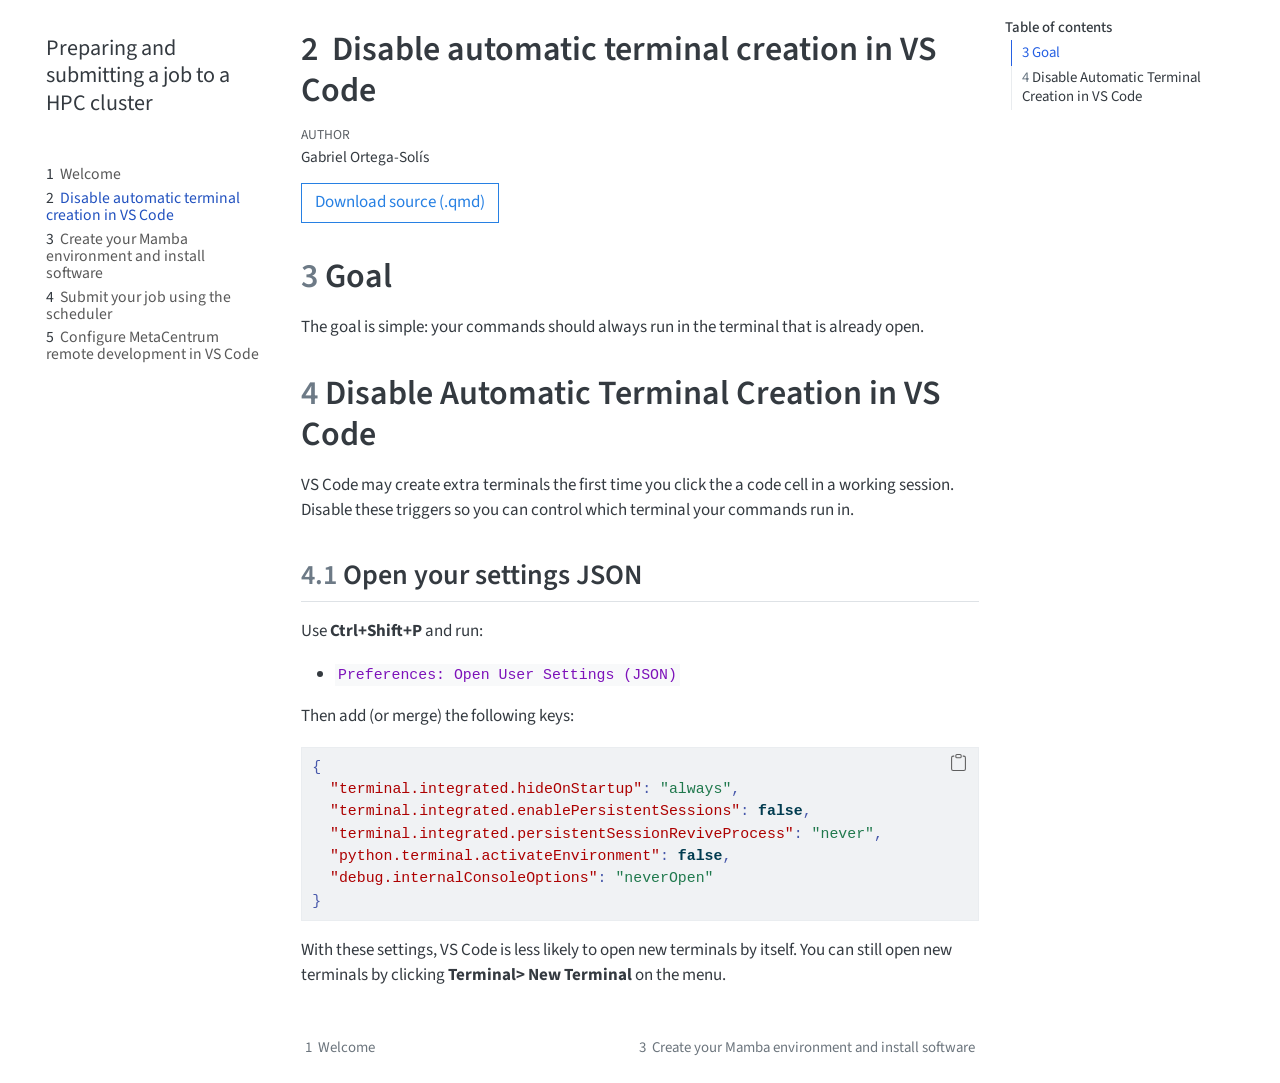
==== commit 154f185e: "Reordered submission script. Added copy back results" ====
--- a/docs/1_disable_automatic_terminals.html
+++ b/docs/1_disable_automatic_terminals.html
@@ -2,7 +2,7 @@
 <html xmlns="http://www.w3.org/1999/xhtml" lang="en" xml:lang="en"><head>
 
 <meta charset="utf-8">
-<meta name="generator" content="quarto-1.8.27">
+<meta name="generator" content="quarto-1.6.42">
 
 <meta name="viewport" content="width=device-width, initial-scale=1.0, user-scalable=yes">
 
@@ -22,9 +22,8 @@
   vertical-align: middle;
 }
 /* CSS for syntax highlighting */
-html { -webkit-text-size-adjust: 100%; }
 pre > code.sourceCode { white-space: pre; position: relative; }
-pre > code.sourceCode > span { display: inline-block; line-height: 1.25; }
+pre > code.sourceCode > span { line-height: 1.25; }
 pre > code.sourceCode > span:empty { height: 1.2em; }
 .sourceCode { overflow: visible; }
 code.sourceCode > span { color: inherit; text-decoration: inherit; }
@@ -35,7 +34,7 @@
 }
 @media print {
 pre > code.sourceCode { white-space: pre-wrap; }
-pre > code.sourceCode > span { text-indent: -5em; padding-left: 5em; }
+pre > code.sourceCode > span { display: inline-block; text-indent: -5em; padding-left: 5em; }
 }
 pre.numberSource code
   { counter-reset: source-line 0; }
@@ -68,17 +67,15 @@
 <meta name="quarto:offset" content="./">
 <link href="./2_HPC_setup.html" rel="next">
 <link href="./index.html" rel="prev">
-<script src="site_libs/quarto-html/quarto.js" type="module"></script>
-<script src="site_libs/quarto-html/tabsets/tabsets.js" type="module"></script>
-<script src="site_libs/quarto-html/axe/axe-check.js" type="module"></script>
+<script src="site_libs/quarto-html/quarto.js"></script>
 <script src="site_libs/quarto-html/popper.min.js"></script>
 <script src="site_libs/quarto-html/tippy.umd.min.js"></script>
 <script src="site_libs/quarto-html/anchor.min.js"></script>
 <link href="site_libs/quarto-html/tippy.css" rel="stylesheet">
-<link href="site_libs/quarto-html/quarto-syntax-highlighting-ed96de9b727972fe78a7b5d16c58bf87.css" rel="stylesheet" id="quarto-text-highlighting-styles">
+<link href="site_libs/quarto-html/quarto-syntax-highlighting-2f5df379a58b258e96c21c0638c20c03.css" rel="stylesheet" id="quarto-text-highlighting-styles">
 <script src="site_libs/bootstrap/bootstrap.min.js"></script>
 <link href="site_libs/bootstrap/bootstrap-icons.css" rel="stylesheet">
-<link href="site_libs/bootstrap/bootstrap-9066ee856649dc29ddc1f39264bb5a32.min.css" rel="stylesheet" append-hash="true" id="quarto-bootstrap" data-mode="light">
+<link href="site_libs/bootstrap/bootstrap-49869e840e201f90f58f4a452181581a.min.css" rel="stylesheet" append-hash="true" id="quarto-bootstrap" data-mode="light">
 <script id="quarto-search-options" type="application/json">{
   "location": "sidebar",
   "copy-button": false,
@@ -110,7 +107,7 @@
 
 </head>
 
-<body class="nav-sidebar floating quarto-light">
+<body class="nav-sidebar floating">
 
 <div id="quarto-search-results"></div>
   <header id="quarto-header" class="headroom fixed-top">
@@ -234,13 +231,13 @@
 <li><code>Preferences: Open User Settings (JSON)</code></li>
 </ul>
 <p>Then add (or merge) the following keys:</p>
-<div class="code-copy-outer-scaffold"><div class="sourceCode" id="cb1"><pre class="sourceCode json code-with-copy"><code class="sourceCode json"><span id="cb1-1"><a href="#cb1-1" aria-hidden="true" tabindex="-1"></a><span class="fu">{</span></span>
+<div class="sourceCode" id="cb1"><pre class="sourceCode json code-with-copy"><code class="sourceCode json"><span id="cb1-1"><a href="#cb1-1" aria-hidden="true" tabindex="-1"></a><span class="fu">{</span></span>
 <span id="cb1-2"><a href="#cb1-2" aria-hidden="true" tabindex="-1"></a>  <span class="dt">"terminal.integrated.hideOnStartup"</span><span class="fu">:</span> <span class="st">"always"</span><span class="fu">,</span></span>
 <span id="cb1-3"><a href="#cb1-3" aria-hidden="true" tabindex="-1"></a>  <span class="dt">"terminal.integrated.enablePersistentSessions"</span><span class="fu">:</span> <span class="kw">false</span><span class="fu">,</span></span>
 <span id="cb1-4"><a href="#cb1-4" aria-hidden="true" tabindex="-1"></a>  <span class="dt">"terminal.integrated.persistentSessionReviveProcess"</span><span class="fu">:</span> <span class="st">"never"</span><span class="fu">,</span></span>
 <span id="cb1-5"><a href="#cb1-5" aria-hidden="true" tabindex="-1"></a>  <span class="dt">"python.terminal.activateEnvironment"</span><span class="fu">:</span> <span class="kw">false</span><span class="fu">,</span></span>
 <span id="cb1-6"><a href="#cb1-6" aria-hidden="true" tabindex="-1"></a>  <span class="dt">"debug.internalConsoleOptions"</span><span class="fu">:</span> <span class="st">"neverOpen"</span></span>
-<span id="cb1-7"><a href="#cb1-7" aria-hidden="true" tabindex="-1"></a><span class="fu">}</span></span></code></pre></div><button title="Copy to Clipboard" class="code-copy-button"><i class="bi"></i></button></div>
+<span id="cb1-7"><a href="#cb1-7" aria-hidden="true" tabindex="-1"></a><span class="fu">}</span></span></code><button title="Copy to Clipboard" class="code-copy-button"><i class="bi"></i></button></pre></div>
 <p>With these settings, VS Code is less likely to open new terminals by itself. You can still open new terminals by clicking <strong>Terminal&gt; New Terminal</strong> on the menu.</p>
 
 
@@ -282,243 +279,236 @@
 });
 </script>
 <script id="quarto-html-after-body" type="application/javascript">
-  window.document.addEventListener("DOMContentLoaded", function (event) {
-    const icon = "";
-    const anchorJS = new window.AnchorJS();
-    anchorJS.options = {
-      placement: 'right',
-      icon: icon
-    };
-    anchorJS.add('.anchored');
-    const isCodeAnnotation = (el) => {
-      for (const clz of el.classList) {
-        if (clz.startsWith('code-annotation-')) {                     
-          return true;
-        }
-      }
-      return false;
-    }
-    const onCopySuccess = function(e) {
-      // button target
-      const button = e.trigger;
-      // don't keep focus
-      button.blur();
-      // flash "checked"
-      button.classList.add('code-copy-button-checked');
-      var currentTitle = button.getAttribute("title");
-      button.setAttribute("title", "Copied!");
-      let tooltip;
-      if (window.bootstrap) {
-        button.setAttribute("data-bs-toggle", "tooltip");
-        button.setAttribute("data-bs-placement", "left");
-        button.setAttribute("data-bs-title", "Copied!");
-        tooltip = new bootstrap.Tooltip(button, 
-          { trigger: "manual", 
-            customClass: "code-copy-button-tooltip",
-            offset: [0, -8]});
-        tooltip.show();    
-      }
-      setTimeout(function() {
-        if (tooltip) {
-          tooltip.hide();
-          button.removeAttribute("data-bs-title");
-          button.removeAttribute("data-bs-toggle");
-          button.removeAttribute("data-bs-placement");
-        }
-        button.setAttribute("title", currentTitle);
-        button.classList.remove('code-copy-button-checked');
-      }, 1000);
-      // clear code selection
-      e.clearSelection();
-    }
-    const getTextToCopy = function(trigger) {
-      const outerScaffold = trigger.parentElement.cloneNode(true);
-      const codeEl = outerScaffold.querySelector('code');
+window.document.addEventListener("DOMContentLoaded", function (event) {
+  const toggleBodyColorMode = (bsSheetEl) => {
+    const mode = bsSheetEl.getAttribute("data-mode");
+    const bodyEl = window.document.querySelector("body");
+    if (mode === "dark") {
+      bodyEl.classList.add("quarto-dark");
+      bodyEl.classList.remove("quarto-light");
+    } else {
+      bodyEl.classList.add("quarto-light");
+      bodyEl.classList.remove("quarto-dark");
+    }
+  }
+  const toggleBodyColorPrimary = () => {
+    const bsSheetEl = window.document.querySelector("link#quarto-bootstrap");
+    if (bsSheetEl) {
+      toggleBodyColorMode(bsSheetEl);
+    }
+  }
+  toggleBodyColorPrimary();  
+  const icon = "";
+  const anchorJS = new window.AnchorJS();
+  anchorJS.options = {
+    placement: 'right',
+    icon: icon
+  };
+  anchorJS.add('.anchored');
+  const isCodeAnnotation = (el) => {
+    for (const clz of el.classList) {
+      if (clz.startsWith('code-annotation-')) {                     
+        return true;
+      }
+    }
+    return false;
+  }
+  const onCopySuccess = function(e) {
+    // button target
+    const button = e.trigger;
+    // don't keep focus
+    button.blur();
+    // flash "checked"
+    button.classList.add('code-copy-button-checked');
+    var currentTitle = button.getAttribute("title");
+    button.setAttribute("title", "Copied!");
+    let tooltip;
+    if (window.bootstrap) {
+      button.setAttribute("data-bs-toggle", "tooltip");
+      button.setAttribute("data-bs-placement", "left");
+      button.setAttribute("data-bs-title", "Copied!");
+      tooltip = new bootstrap.Tooltip(button, 
+        { trigger: "manual", 
+          customClass: "code-copy-button-tooltip",
+          offset: [0, -8]});
+      tooltip.show();    
+    }
+    setTimeout(function() {
+      if (tooltip) {
+        tooltip.hide();
+        button.removeAttribute("data-bs-title");
+        button.removeAttribute("data-bs-toggle");
+        button.removeAttribute("data-bs-placement");
+      }
+      button.setAttribute("title", currentTitle);
+      button.classList.remove('code-copy-button-checked');
+    }, 1000);
+    // clear code selection
+    e.clearSelection();
+  }
+  const getTextToCopy = function(trigger) {
+      const codeEl = trigger.previousElementSibling.cloneNode(true);
       for (const childEl of codeEl.children) {
         if (isCodeAnnotation(childEl)) {
           childEl.remove();
         }
       }
       return codeEl.innerText;
-    }
-    const clipboard = new window.ClipboardJS('.code-copy-button:not([data-in-quarto-modal])', {
-      text: getTextToCopy
+  }
+  const clipboard = new window.ClipboardJS('.code-copy-button:not([data-in-quarto-modal])', {
+    text: getTextToCopy
+  });
+  clipboard.on('success', onCopySuccess);
+  if (window.document.getElementById('quarto-embedded-source-code-modal')) {
+    const clipboardModal = new window.ClipboardJS('.code-copy-button[data-in-quarto-modal]', {
+      text: getTextToCopy,
+      container: window.document.getElementById('quarto-embedded-source-code-modal')
     });
-    clipboard.on('success', onCopySuccess);
-    if (window.document.getElementById('quarto-embedded-source-code-modal')) {
-      const clipboardModal = new window.ClipboardJS('.code-copy-button[data-in-quarto-modal]', {
-        text: getTextToCopy,
-        container: window.document.getElementById('quarto-embedded-source-code-modal')
-      });
-      clipboardModal.on('success', onCopySuccess);
-    }
-      var localhostRegex = new RegExp(/^(?:http|https):\/\/localhost\:?[0-9]*\//);
-      var mailtoRegex = new RegExp(/^mailto:/);
-        var filterRegex = new RegExp('/' + window.location.host + '/');
-      var isInternal = (href) => {
-          return filterRegex.test(href) || localhostRegex.test(href) || mailtoRegex.test(href);
-      }
-      // Inspect non-navigation links and adorn them if external
-     var links = window.document.querySelectorAll('a[href]:not(.nav-link):not(.navbar-brand):not(.toc-action):not(.sidebar-link):not(.sidebar-item-toggle):not(.pagination-link):not(.no-external):not([aria-hidden]):not(.dropdown-item):not(.quarto-navigation-tool):not(.about-link)');
-      for (var i=0; i<links.length; i++) {
-        const link = links[i];
-        if (!isInternal(link.href)) {
-          // undo the damage that might have been done by quarto-nav.js in the case of
-          // links that we want to consider external
-          if (link.dataset.originalHref !== undefined) {
-            link.href = link.dataset.originalHref;
+    clipboardModal.on('success', onCopySuccess);
+  }
+    var localhostRegex = new RegExp(/^(?:http|https):\/\/localhost\:?[0-9]*\//);
+    var mailtoRegex = new RegExp(/^mailto:/);
+      var filterRegex = new RegExp('/' + window.location.host + '/');
+    var isInternal = (href) => {
+        return filterRegex.test(href) || localhostRegex.test(href) || mailtoRegex.test(href);
+    }
+    // Inspect non-navigation links and adorn them if external
+ 	var links = window.document.querySelectorAll('a[href]:not(.nav-link):not(.navbar-brand):not(.toc-action):not(.sidebar-link):not(.sidebar-item-toggle):not(.pagination-link):not(.no-external):not([aria-hidden]):not(.dropdown-item):not(.quarto-navigation-tool):not(.about-link)');
+    for (var i=0; i<links.length; i++) {
+      const link = links[i];
+      if (!isInternal(link.href)) {
+        // undo the damage that might have been done by quarto-nav.js in the case of
+        // links that we want to consider external
+        if (link.dataset.originalHref !== undefined) {
+          link.href = link.dataset.originalHref;
+        }
+      }
+    }
+  function tippyHover(el, contentFn, onTriggerFn, onUntriggerFn) {
+    const config = {
+      allowHTML: true,
+      maxWidth: 500,
+      delay: 100,
+      arrow: false,
+      appendTo: function(el) {
+          return el.parentElement;
+      },
+      interactive: true,
+      interactiveBorder: 10,
+      theme: 'quarto',
+      placement: 'bottom-start',
+    };
+    if (contentFn) {
+      config.content = contentFn;
+    }
+    if (onTriggerFn) {
+      config.onTrigger = onTriggerFn;
+    }
+    if (onUntriggerFn) {
+      config.onUntrigger = onUntriggerFn;
+    }
+    window.tippy(el, config); 
+  }
+  const noterefs = window.document.querySelectorAll('a[role="doc-noteref"]');
+  for (var i=0; i<noterefs.length; i++) {
+    const ref = noterefs[i];
+    tippyHover(ref, function() {
+      // use id or data attribute instead here
+      let href = ref.getAttribute('data-footnote-href') || ref.getAttribute('href');
+      try { href = new URL(href).hash; } catch {}
+      const id = href.replace(/^#\/?/, "");
+      const note = window.document.getElementById(id);
+      if (note) {
+        return note.innerHTML;
+      } else {
+        return "";
+      }
+    });
+  }
+  const xrefs = window.document.querySelectorAll('a.quarto-xref');
+  const processXRef = (id, note) => {
+    // Strip column container classes
+    const stripColumnClz = (el) => {
+      el.classList.remove("page-full", "page-columns");
+      if (el.children) {
+        for (const child of el.children) {
+          stripColumnClz(child);
+        }
+      }
+    }
+    stripColumnClz(note)
+    if (id === null || id.startsWith('sec-')) {
+      // Special case sections, only their first couple elements
+      const container = document.createElement("div");
+      if (note.children && note.children.length > 2) {
+        container.appendChild(note.children[0].cloneNode(true));
+        for (let i = 1; i < note.children.length; i++) {
+          const child = note.children[i];
+          if (child.tagName === "P" && child.innerText === "") {
+            continue;
+          } else {
+            container.appendChild(child.cloneNode(true));
+            break;
           }
         }
-      }
-    function tippyHover(el, contentFn, onTriggerFn, onUntriggerFn) {
-      const config = {
-        allowHTML: true,
-        maxWidth: 500,
-        delay: 100,
-        arrow: false,
-        appendTo: function(el) {
-            return el.parentElement;
-        },
-        interactive: true,
-        interactiveBorder: 10,
-        theme: 'quarto',
-        placement: 'bottom-start',
-      };
-      if (contentFn) {
-        config.content = contentFn;
-      }
-      if (onTriggerFn) {
-        config.onTrigger = onTriggerFn;
-      }
-      if (onUntriggerFn) {
-        config.onUntrigger = onUntriggerFn;
-      }
-      window.tippy(el, config); 
-    }
-    const noterefs = window.document.querySelectorAll('a[role="doc-noteref"]');
-    for (var i=0; i<noterefs.length; i++) {
-      const ref = noterefs[i];
-      tippyHover(ref, function() {
-        // use id or data attribute instead here
-        let href = ref.getAttribute('data-footnote-href') || ref.getAttribute('href');
-        try { href = new URL(href).hash; } catch {}
-        const id = href.replace(/^#\/?/, "");
-        const note = window.document.getElementById(id);
-        if (note) {
-          return note.innerHTML;
-        } else {
-          return "";
-        }
-      });
-    }
-    const xrefs = window.document.querySelectorAll('a.quarto-xref');
-    const processXRef = (id, note) => {
-      // Strip column container classes
-      const stripColumnClz = (el) => {
-        el.classList.remove("page-full", "page-columns");
-        if (el.children) {
-          for (const child of el.children) {
-            stripColumnClz(child);
-          }
-        }
-      }
-      stripColumnClz(note)
-      if (id === null || id.startsWith('sec-')) {
-        // Special case sections, only their first couple elements
-        const container = document.createElement("div");
-        if (note.children && note.children.length > 2) {
-          container.appendChild(note.children[0].cloneNode(true));
-          for (let i = 1; i < note.children.length; i++) {
-            const child = note.children[i];
-            if (child.tagName === "P" && child.innerText === "") {
-              continue;
-            } else {
-              container.appendChild(child.cloneNode(true));
-              break;
-            }
-          }
-          if (window.Quarto?.typesetMath) {
-            window.Quarto.typesetMath(container);
-          }
-          return container.innerHTML
-        } else {
-          if (window.Quarto?.typesetMath) {
-            window.Quarto.typesetMath(note);
-          }
-          return note.innerHTML;
-        }
+        if (window.Quarto?.typesetMath) {
+          window.Quarto.typesetMath(container);
+        }
+        return container.innerHTML
       } else {
-        // Remove any anchor links if they are present
-        const anchorLink = note.querySelector('a.anchorjs-link');
-        if (anchorLink) {
-          anchorLink.remove();
-        }
         if (window.Quarto?.typesetMath) {
           window.Quarto.typesetMath(note);
         }
-        if (note.classList.contains("callout")) {
-          return note.outerHTML;
-        } else {
-          return note.innerHTML;
-        }
-      }
-    }
-    for (var i=0; i<xrefs.length; i++) {
-      const xref = xrefs[i];
-      tippyHover(xref, undefined, function(instance) {
-        instance.disable();
-        let url = xref.getAttribute('href');
-        let hash = undefined; 
-        if (url.startsWith('#')) {
-          hash = url;
-        } else {
-          try { hash = new URL(url).hash; } catch {}
-        }
-        if (hash) {
-          const id = hash.replace(/^#\/?/, "");
-          const note = window.document.getElementById(id);
-          if (note !== null) {
-            try {
-              const html = processXRef(id, note.cloneNode(true));
-              instance.setContent(html);
-            } finally {
-              instance.enable();
-              instance.show();
-            }
-          } else {
-            // See if we can fetch this
-            fetch(url.split('#')[0])
-            .then(res => res.text())
-            .then(html => {
-              const parser = new DOMParser();
-              const htmlDoc = parser.parseFromString(html, "text/html");
-              const note = htmlDoc.getElementById(id);
-              if (note !== null) {
-                const html = processXRef(id, note);
-                instance.setContent(html);
-              } 
-            }).finally(() => {
-              instance.enable();
-              instance.show();
-            });
+        return note.innerHTML;
+      }
+    } else {
+      // Remove any anchor links if they are present
+      const anchorLink = note.querySelector('a.anchorjs-link');
+      if (anchorLink) {
+        anchorLink.remove();
+      }
+      if (window.Quarto?.typesetMath) {
+        window.Quarto.typesetMath(note);
+      }
+      if (note.classList.contains("callout")) {
+        return note.outerHTML;
+      } else {
+        return note.innerHTML;
+      }
+    }
+  }
+  for (var i=0; i<xrefs.length; i++) {
+    const xref = xrefs[i];
+    tippyHover(xref, undefined, function(instance) {
+      instance.disable();
+      let url = xref.getAttribute('href');
+      let hash = undefined; 
+      if (url.startsWith('#')) {
+        hash = url;
+      } else {
+        try { hash = new URL(url).hash; } catch {}
+      }
+      if (hash) {
+        const id = hash.replace(/^#\/?/, "");
+        const note = window.document.getElementById(id);
+        if (note !== null) {
+          try {
+            const html = processXRef(id, note.cloneNode(true));
+            instance.setContent(html);
+          } finally {
+            instance.enable();
+            instance.show();
           }
         } else {
-          // See if we can fetch a full url (with no hash to target)
-          // This is a special case and we should probably do some content thinning / targeting
-          fetch(url)
+          // See if we can fetch this
+          fetch(url.split('#')[0])
           .then(res => res.text())
           .then(html => {
             const parser = new DOMParser();
             const htmlDoc = parser.parseFromString(html, "text/html");
-            const note = htmlDoc.querySelector('main.content');
+            const note = htmlDoc.getElementById(id);
             if (note !== null) {
-              // This should only happen for chapter cross references
-              // (since there is no id in the URL)
-              // remove the first header
-              if (note.children.length > 0 && note.children[0].tagName === "HEADER") {
-                note.children[0].remove();
-              }
-              const html = processXRef(null, note);
+              const html = processXRef(id, note);
               instance.setContent(html);
             } 
           }).finally(() => {
@@ -526,161 +516,185 @@
             instance.show();
           });
         }
-      }, function(instance) {
+      } else {
+        // See if we can fetch a full url (with no hash to target)
+        // This is a special case and we should probably do some content thinning / targeting
+        fetch(url)
+        .then(res => res.text())
+        .then(html => {
+          const parser = new DOMParser();
+          const htmlDoc = parser.parseFromString(html, "text/html");
+          const note = htmlDoc.querySelector('main.content');
+          if (note !== null) {
+            // This should only happen for chapter cross references
+            // (since there is no id in the URL)
+            // remove the first header
+            if (note.children.length > 0 && note.children[0].tagName === "HEADER") {
+              note.children[0].remove();
+            }
+            const html = processXRef(null, note);
+            instance.setContent(html);
+          } 
+        }).finally(() => {
+          instance.enable();
+          instance.show();
+        });
+      }
+    }, function(instance) {
+    });
+  }
+      let selectedAnnoteEl;
+      const selectorForAnnotation = ( cell, annotation) => {
+        let cellAttr = 'data-code-cell="' + cell + '"';
+        let lineAttr = 'data-code-annotation="' +  annotation + '"';
+        const selector = 'span[' + cellAttr + '][' + lineAttr + ']';
+        return selector;
+      }
+      const selectCodeLines = (annoteEl) => {
+        const doc = window.document;
+        const targetCell = annoteEl.getAttribute("data-target-cell");
+        const targetAnnotation = annoteEl.getAttribute("data-target-annotation");
+        const annoteSpan = window.document.querySelector(selectorForAnnotation(targetCell, targetAnnotation));
+        const lines = annoteSpan.getAttribute("data-code-lines").split(",");
+        const lineIds = lines.map((line) => {
+          return targetCell + "-" + line;
+        })
+        let top = null;
+        let height = null;
+        let parent = null;
+        if (lineIds.length > 0) {
+            //compute the position of the single el (top and bottom and make a div)
+            const el = window.document.getElementById(lineIds[0]);
+            top = el.offsetTop;
+            height = el.offsetHeight;
+            parent = el.parentElement.parentElement;
+          if (lineIds.length > 1) {
+            const lastEl = window.document.getElementById(lineIds[lineIds.length - 1]);
+            const bottom = lastEl.offsetTop + lastEl.offsetHeight;
+            height = bottom - top;
+          }
+          if (top !== null && height !== null && parent !== null) {
+            // cook up a div (if necessary) and position it 
+            let div = window.document.getElementById("code-annotation-line-highlight");
+            if (div === null) {
+              div = window.document.createElement("div");
+              div.setAttribute("id", "code-annotation-line-highlight");
+              div.style.position = 'absolute';
+              parent.appendChild(div);
+            }
+            div.style.top = top - 2 + "px";
+            div.style.height = height + 4 + "px";
+            div.style.left = 0;
+            let gutterDiv = window.document.getElementById("code-annotation-line-highlight-gutter");
+            if (gutterDiv === null) {
+              gutterDiv = window.document.createElement("div");
+              gutterDiv.setAttribute("id", "code-annotation-line-highlight-gutter");
+              gutterDiv.style.position = 'absolute';
+              const codeCell = window.document.getElementById(targetCell);
+              const gutter = codeCell.querySelector('.code-annotation-gutter');
+              gutter.appendChild(gutterDiv);
+            }
+            gutterDiv.style.top = top - 2 + "px";
+            gutterDiv.style.height = height + 4 + "px";
+          }
+          selectedAnnoteEl = annoteEl;
+        }
+      };
+      const unselectCodeLines = () => {
+        const elementsIds = ["code-annotation-line-highlight", "code-annotation-line-highlight-gutter"];
+        elementsIds.forEach((elId) => {
+          const div = window.document.getElementById(elId);
+          if (div) {
+            div.remove();
+          }
+        });
+        selectedAnnoteEl = undefined;
+      };
+        // Handle positioning of the toggle
+    window.addEventListener(
+      "resize",
+      throttle(() => {
+        elRect = undefined;
+        if (selectedAnnoteEl) {
+          selectCodeLines(selectedAnnoteEl);
+        }
+      }, 10)
+    );
+    function throttle(fn, ms) {
+    let throttle = false;
+    let timer;
+      return (...args) => {
+        if(!throttle) { // first call gets through
+            fn.apply(this, args);
+            throttle = true;
+        } else { // all the others get throttled
+            if(timer) clearTimeout(timer); // cancel #2
+            timer = setTimeout(() => {
+              fn.apply(this, args);
+              timer = throttle = false;
+            }, ms);
+        }
+      };
+    }
+      // Attach click handler to the DT
+      const annoteDls = window.document.querySelectorAll('dt[data-target-cell]');
+      for (const annoteDlNode of annoteDls) {
+        annoteDlNode.addEventListener('click', (event) => {
+          const clickedEl = event.target;
+          if (clickedEl !== selectedAnnoteEl) {
+            unselectCodeLines();
+            const activeEl = window.document.querySelector('dt[data-target-cell].code-annotation-active');
+            if (activeEl) {
+              activeEl.classList.remove('code-annotation-active');
+            }
+            selectCodeLines(clickedEl);
+            clickedEl.classList.add('code-annotation-active');
+          } else {
+            // Unselect the line
+            unselectCodeLines();
+            clickedEl.classList.remove('code-annotation-active');
+          }
+        });
+      }
+  const findCites = (el) => {
+    const parentEl = el.parentElement;
+    if (parentEl) {
+      const cites = parentEl.dataset.cites;
+      if (cites) {
+        return {
+          el,
+          cites: cites.split(' ')
+        };
+      } else {
+        return findCites(el.parentElement)
+      }
+    } else {
+      return undefined;
+    }
+  };
+  var bibliorefs = window.document.querySelectorAll('a[role="doc-biblioref"]');
+  for (var i=0; i<bibliorefs.length; i++) {
+    const ref = bibliorefs[i];
+    const citeInfo = findCites(ref);
+    if (citeInfo) {
+      tippyHover(citeInfo.el, function() {
+        var popup = window.document.createElement('div');
+        citeInfo.cites.forEach(function(cite) {
+          var citeDiv = window.document.createElement('div');
+          citeDiv.classList.add('hanging-indent');
+          citeDiv.classList.add('csl-entry');
+          var biblioDiv = window.document.getElementById('ref-' + cite);
+          if (biblioDiv) {
+            citeDiv.innerHTML = biblioDiv.innerHTML;
+          }
+          popup.appendChild(citeDiv);
+        });
+        return popup.innerHTML;
       });
     }
-        let selectedAnnoteEl;
-        const selectorForAnnotation = ( cell, annotation) => {
-          let cellAttr = 'data-code-cell="' + cell + '"';
-          let lineAttr = 'data-code-annotation="' +  annotation + '"';
-          const selector = 'span[' + cellAttr + '][' + lineAttr + ']';
-          return selector;
-        }
-        const selectCodeLines = (annoteEl) => {
-          const doc = window.document;
-          const targetCell = annoteEl.getAttribute("data-target-cell");
-          const targetAnnotation = annoteEl.getAttribute("data-target-annotation");
-          const annoteSpan = window.document.querySelector(selectorForAnnotation(targetCell, targetAnnotation));
-          const lines = annoteSpan.getAttribute("data-code-lines").split(",");
-          const lineIds = lines.map((line) => {
-            return targetCell + "-" + line;
-          })
-          let top = null;
-          let height = null;
-          let parent = null;
-          if (lineIds.length > 0) {
-              //compute the position of the single el (top and bottom and make a div)
-              const el = window.document.getElementById(lineIds[0]);
-              top = el.offsetTop;
-              height = el.offsetHeight;
-              parent = el.parentElement.parentElement;
-            if (lineIds.length > 1) {
-              const lastEl = window.document.getElementById(lineIds[lineIds.length - 1]);
-              const bottom = lastEl.offsetTop + lastEl.offsetHeight;
-              height = bottom - top;
-            }
-            if (top !== null && height !== null && parent !== null) {
-              // cook up a div (if necessary) and position it 
-              let div = window.document.getElementById("code-annotation-line-highlight");
-              if (div === null) {
-                div = window.document.createElement("div");
-                div.setAttribute("id", "code-annotation-line-highlight");
-                div.style.position = 'absolute';
-                parent.appendChild(div);
-              }
-              div.style.top = top - 2 + "px";
-              div.style.height = height + 4 + "px";
-              div.style.left = 0;
-              let gutterDiv = window.document.getElementById("code-annotation-line-highlight-gutter");
-              if (gutterDiv === null) {
-                gutterDiv = window.document.createElement("div");
-                gutterDiv.setAttribute("id", "code-annotation-line-highlight-gutter");
-                gutterDiv.style.position = 'absolute';
-                const codeCell = window.document.getElementById(targetCell);
-                const gutter = codeCell.querySelector('.code-annotation-gutter');
-                gutter.appendChild(gutterDiv);
-              }
-              gutterDiv.style.top = top - 2 + "px";
-              gutterDiv.style.height = height + 4 + "px";
-            }
-            selectedAnnoteEl = annoteEl;
-          }
-        };
-        const unselectCodeLines = () => {
-          const elementsIds = ["code-annotation-line-highlight", "code-annotation-line-highlight-gutter"];
-          elementsIds.forEach((elId) => {
-            const div = window.document.getElementById(elId);
-            if (div) {
-              div.remove();
-            }
-          });
-          selectedAnnoteEl = undefined;
-        };
-          // Handle positioning of the toggle
-      window.addEventListener(
-        "resize",
-        throttle(() => {
-          elRect = undefined;
-          if (selectedAnnoteEl) {
-            selectCodeLines(selectedAnnoteEl);
-          }
-        }, 10)
-      );
-      function throttle(fn, ms) {
-      let throttle = false;
-      let timer;
-        return (...args) => {
-          if(!throttle) { // first call gets through
-              fn.apply(this, args);
-              throttle = true;
-          } else { // all the others get throttled
-              if(timer) clearTimeout(timer); // cancel #2
-              timer = setTimeout(() => {
-                fn.apply(this, args);
-                timer = throttle = false;
-              }, ms);
-          }
-        };
-      }
-        // Attach click handler to the DT
-        const annoteDls = window.document.querySelectorAll('dt[data-target-cell]');
-        for (const annoteDlNode of annoteDls) {
-          annoteDlNode.addEventListener('click', (event) => {
-            const clickedEl = event.target;
-            if (clickedEl !== selectedAnnoteEl) {
-              unselectCodeLines();
-              const activeEl = window.document.querySelector('dt[data-target-cell].code-annotation-active');
-              if (activeEl) {
-                activeEl.classList.remove('code-annotation-active');
-              }
-              selectCodeLines(clickedEl);
-              clickedEl.classList.add('code-annotation-active');
-            } else {
-              // Unselect the line
-              unselectCodeLines();
-              clickedEl.classList.remove('code-annotation-active');
-            }
-          });
-        }
-    const findCites = (el) => {
-      const parentEl = el.parentElement;
-      if (parentEl) {
-        const cites = parentEl.dataset.cites;
-        if (cites) {
-          return {
-            el,
-            cites: cites.split(' ')
-          };
-        } else {
-          return findCites(el.parentElement)
-        }
-      } else {
-        return undefined;
-      }
-    };
-    var bibliorefs = window.document.querySelectorAll('a[role="doc-biblioref"]');
-    for (var i=0; i<bibliorefs.length; i++) {
-      const ref = bibliorefs[i];
-      const citeInfo = findCites(ref);
-      if (citeInfo) {
-        tippyHover(citeInfo.el, function() {
-          var popup = window.document.createElement('div');
-          citeInfo.cites.forEach(function(cite) {
-            var citeDiv = window.document.createElement('div');
-            citeDiv.classList.add('hanging-indent');
-            citeDiv.classList.add('csl-entry');
-            var biblioDiv = window.document.getElementById('ref-' + cite);
-            if (biblioDiv) {
-              citeDiv.innerHTML = biblioDiv.innerHTML;
-            }
-            popup.appendChild(citeDiv);
-          });
-          return popup.innerHTML;
-        });
-      }
-    }
-  });
-  </script>
+  }
+});
+</script>
 <nav class="page-navigation">
   <div class="nav-page nav-page-previous">
       <a href="./index.html" class="pagination-link" aria-label="Welcome">
--- a/docs/site_libs/quarto-html/quarto-syntax-highlighting-2f5df379a58b258e96c21c0638c20c03.css
+++ b/docs/site_libs/quarto-html/quarto-syntax-highlighting-2f5df379a58b258e96c21c0638c20c03.css
@@ -0,0 +1,205 @@
+/* quarto syntax highlight colors */
+:root {
+  --quarto-hl-ot-color: #003B4F;
+  --quarto-hl-at-color: #657422;
+  --quarto-hl-ss-color: #20794D;
+  --quarto-hl-an-color: #5E5E5E;
+  --quarto-hl-fu-color: #4758AB;
+  --quarto-hl-st-color: #20794D;
+  --quarto-hl-cf-color: #003B4F;
+  --quarto-hl-op-color: #5E5E5E;
+  --quarto-hl-er-color: #AD0000;
+  --quarto-hl-bn-color: #AD0000;
+  --quarto-hl-al-color: #AD0000;
+  --quarto-hl-va-color: #111111;
+  --quarto-hl-bu-color: inherit;
+  --quarto-hl-ex-color: inherit;
+  --quarto-hl-pp-color: #AD0000;
+  --quarto-hl-in-color: #5E5E5E;
+  --quarto-hl-vs-color: #20794D;
+  --quarto-hl-wa-color: #5E5E5E;
+  --quarto-hl-do-color: #5E5E5E;
+  --quarto-hl-im-color: #00769E;
+  --quarto-hl-ch-color: #20794D;
+  --quarto-hl-dt-color: #AD0000;
+  --quarto-hl-fl-color: #AD0000;
+  --quarto-hl-co-color: #5E5E5E;
+  --quarto-hl-cv-color: #5E5E5E;
+  --quarto-hl-cn-color: #8f5902;
+  --quarto-hl-sc-color: #5E5E5E;
+  --quarto-hl-dv-color: #AD0000;
+  --quarto-hl-kw-color: #003B4F;
+}
+
+/* other quarto variables */
+:root {
+  --quarto-font-monospace: SFMono-Regular, Menlo, Monaco, Consolas, "Liberation Mono", "Courier New", monospace;
+}
+
+pre > code.sourceCode > span {
+  color: #003B4F;
+}
+
+code span {
+  color: #003B4F;
+}
+
+code.sourceCode > span {
+  color: #003B4F;
+}
+
+div.sourceCode,
+div.sourceCode pre.sourceCode {
+  color: #003B4F;
+}
+
+code span.ot {
+  color: #003B4F;
+  font-style: inherit;
+}
+
+code span.at {
+  color: #657422;
+  font-style: inherit;
+}
+
+code span.ss {
+  color: #20794D;
+  font-style: inherit;
+}
+
+code span.an {
+  color: #5E5E5E;
+  font-style: inherit;
+}
+
+code span.fu {
+  color: #4758AB;
+  font-style: inherit;
+}
+
+code span.st {
+  color: #20794D;
+  font-style: inherit;
+}
+
+code span.cf {
+  color: #003B4F;
+  font-weight: bold;
+  font-style: inherit;
+}
+
+code span.op {
+  color: #5E5E5E;
+  font-style: inherit;
+}
+
+code span.er {
+  color: #AD0000;
+  font-style: inherit;
+}
+
+code span.bn {
+  color: #AD0000;
+  font-style: inherit;
+}
+
+code span.al {
+  color: #AD0000;
+  font-style: inherit;
+}
+
+code span.va {
+  color: #111111;
+  font-style: inherit;
+}
+
+code span.bu {
+  font-style: inherit;
+}
+
+code span.ex {
+  font-style: inherit;
+}
+
+code span.pp {
+  color: #AD0000;
+  font-style: inherit;
+}
+
+code span.in {
+  color: #5E5E5E;
+  font-style: inherit;
+}
+
+code span.vs {
+  color: #20794D;
+  font-style: inherit;
+}
+
+code span.wa {
+  color: #5E5E5E;
+  font-style: italic;
+}
+
+code span.do {
+  color: #5E5E5E;
+  font-style: italic;
+}
+
+code span.im {
+  color: #00769E;
+  font-style: inherit;
+}
+
+code span.ch {
+  color: #20794D;
+  font-style: inherit;
+}
+
+code span.dt {
+  color: #AD0000;
+  font-style: inherit;
+}
+
+code span.fl {
+  color: #AD0000;
+  font-style: inherit;
+}
+
+code span.co {
+  color: #5E5E5E;
+  font-style: inherit;
+}
+
+code span.cv {
+  color: #5E5E5E;
+  font-style: italic;
+}
+
+code span.cn {
+  color: #8f5902;
+  font-style: inherit;
+}
+
+code span.sc {
+  color: #5E5E5E;
+  font-style: inherit;
+}
+
+code span.dv {
+  color: #AD0000;
+  font-style: inherit;
+}
+
+code span.kw {
+  color: #003B4F;
+  font-weight: bold;
+  font-style: inherit;
+}
+
+.prevent-inlining {
+  content: "</";
+}
+
+/*# sourceMappingURL=35eb38a806ee71ea6d2563be2308c832.css.map */
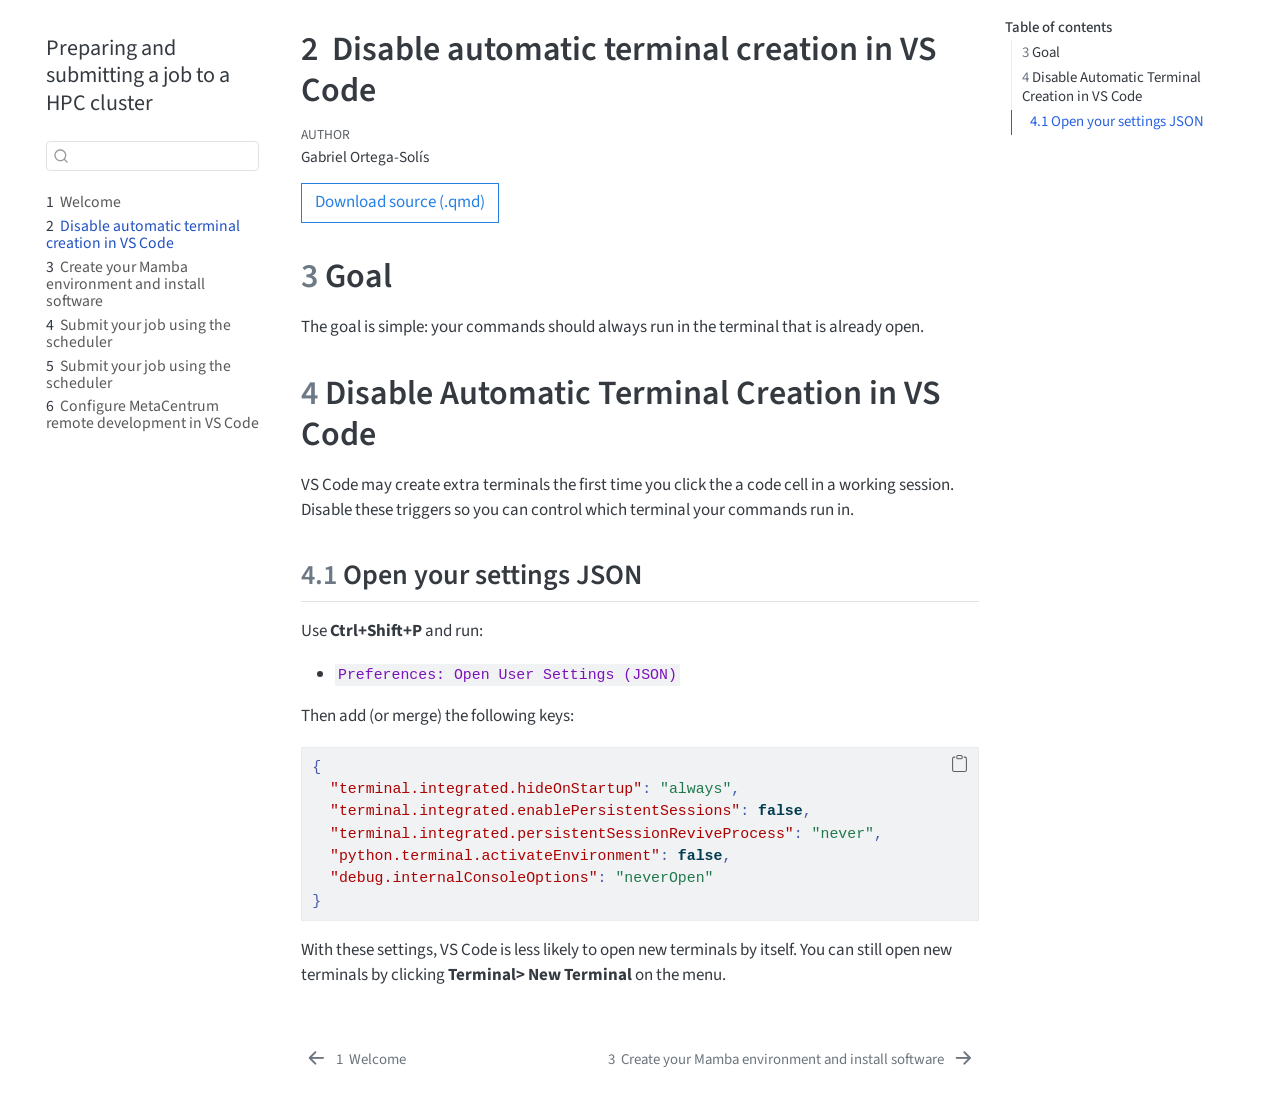
==== commit 70fd57c6: "Added new tutorial chapter on mamba environments (split from copying data to the HPC)" ====
--- a/docs/1_disable_automatic_terminals.html
+++ b/docs/1_disable_automatic_terminals.html
@@ -2,7 +2,7 @@
 <html xmlns="http://www.w3.org/1999/xhtml" lang="en" xml:lang="en"><head>
 
 <meta charset="utf-8">
-<meta name="generator" content="quarto-1.6.42">
+<meta name="generator" content="quarto-1.8.27">
 
 <meta name="viewport" content="width=device-width, initial-scale=1.0, user-scalable=yes">
 
@@ -22,8 +22,9 @@
   vertical-align: middle;
 }
 /* CSS for syntax highlighting */
+html { -webkit-text-size-adjust: 100%; }
 pre > code.sourceCode { white-space: pre; position: relative; }
-pre > code.sourceCode > span { line-height: 1.25; }
+pre > code.sourceCode > span { display: inline-block; line-height: 1.25; }
 pre > code.sourceCode > span:empty { height: 1.2em; }
 .sourceCode { overflow: visible; }
 code.sourceCode > span { color: inherit; text-decoration: inherit; }
@@ -34,7 +35,7 @@
 }
 @media print {
 pre > code.sourceCode { white-space: pre-wrap; }
-pre > code.sourceCode > span { display: inline-block; text-indent: -5em; padding-left: 5em; }
+pre > code.sourceCode > span { text-indent: -5em; padding-left: 5em; }
 }
 pre.numberSource code
   { counter-reset: source-line 0; }
@@ -67,15 +68,17 @@
 <meta name="quarto:offset" content="./">
 <link href="./2_HPC_setup.html" rel="next">
 <link href="./index.html" rel="prev">
-<script src="site_libs/quarto-html/quarto.js"></script>
+<script src="site_libs/quarto-html/quarto.js" type="module"></script>
+<script src="site_libs/quarto-html/tabsets/tabsets.js" type="module"></script>
+<script src="site_libs/quarto-html/axe/axe-check.js" type="module"></script>
 <script src="site_libs/quarto-html/popper.min.js"></script>
 <script src="site_libs/quarto-html/tippy.umd.min.js"></script>
 <script src="site_libs/quarto-html/anchor.min.js"></script>
 <link href="site_libs/quarto-html/tippy.css" rel="stylesheet">
-<link href="site_libs/quarto-html/quarto-syntax-highlighting-2f5df379a58b258e96c21c0638c20c03.css" rel="stylesheet" id="quarto-text-highlighting-styles">
+<link href="site_libs/quarto-html/quarto-syntax-highlighting-ed96de9b727972fe78a7b5d16c58bf87.css" rel="stylesheet" id="quarto-text-highlighting-styles">
 <script src="site_libs/bootstrap/bootstrap.min.js"></script>
 <link href="site_libs/bootstrap/bootstrap-icons.css" rel="stylesheet">
-<link href="site_libs/bootstrap/bootstrap-49869e840e201f90f58f4a452181581a.min.css" rel="stylesheet" append-hash="true" id="quarto-bootstrap" data-mode="light">
+<link href="site_libs/bootstrap/bootstrap-9066ee856649dc29ddc1f39264bb5a32.min.css" rel="stylesheet" append-hash="true" id="quarto-bootstrap" data-mode="light">
 <script id="quarto-search-options" type="application/json">{
   "location": "sidebar",
   "copy-button": false,
@@ -107,7 +110,7 @@
 
 </head>
 
-<body class="nav-sidebar floating">
+<body class="nav-sidebar floating quarto-light">
 
 <div id="quarto-search-results"></div>
   <header id="quarto-header" class="headroom fixed-top">
@@ -161,14 +164,20 @@
 </li>
         <li class="sidebar-item">
   <div class="sidebar-item-container"> 
-  <a href="./3_submit_a_job.html" class="sidebar-item-text sidebar-link">
+  <a href="./3_check_mamba_env_and_copy_data_to_HPC.html" class="sidebar-item-text sidebar-link">
  <span class="menu-text"><span class="chapter-number">4</span>&nbsp; <span class="chapter-title">Submit your job using the scheduler</span></span></a>
   </div>
 </li>
         <li class="sidebar-item">
   <div class="sidebar-item-container"> 
-  <a href="./4_vscode_metacentrum_setup.html" class="sidebar-item-text sidebar-link">
- <span class="menu-text"><span class="chapter-number">5</span>&nbsp; <span class="chapter-title">Configure MetaCentrum remote development in VS Code</span></span></a>
+  <a href="./4_submit_a_job.html" class="sidebar-item-text sidebar-link">
+ <span class="menu-text"><span class="chapter-number">5</span>&nbsp; <span class="chapter-title">Submit your job using the scheduler</span></span></a>
+  </div>
+</li>
+        <li class="sidebar-item">
+  <div class="sidebar-item-container"> 
+  <a href="./5_vscode_metacentrum_setup.html" class="sidebar-item-text sidebar-link">
+ <span class="menu-text"><span class="chapter-number">6</span>&nbsp; <span class="chapter-title">Configure MetaCentrum remote development in VS Code</span></span></a>
   </div>
 </li>
     </ul>
@@ -231,13 +240,13 @@
 <li><code>Preferences: Open User Settings (JSON)</code></li>
 </ul>
 <p>Then add (or merge) the following keys:</p>
-<div class="sourceCode" id="cb1"><pre class="sourceCode json code-with-copy"><code class="sourceCode json"><span id="cb1-1"><a href="#cb1-1" aria-hidden="true" tabindex="-1"></a><span class="fu">{</span></span>
+<div class="code-copy-outer-scaffold"><div class="sourceCode" id="cb1"><pre class="sourceCode json code-with-copy"><code class="sourceCode json"><span id="cb1-1"><a href="#cb1-1" aria-hidden="true" tabindex="-1"></a><span class="fu">{</span></span>
 <span id="cb1-2"><a href="#cb1-2" aria-hidden="true" tabindex="-1"></a>  <span class="dt">"terminal.integrated.hideOnStartup"</span><span class="fu">:</span> <span class="st">"always"</span><span class="fu">,</span></span>
 <span id="cb1-3"><a href="#cb1-3" aria-hidden="true" tabindex="-1"></a>  <span class="dt">"terminal.integrated.enablePersistentSessions"</span><span class="fu">:</span> <span class="kw">false</span><span class="fu">,</span></span>
 <span id="cb1-4"><a href="#cb1-4" aria-hidden="true" tabindex="-1"></a>  <span class="dt">"terminal.integrated.persistentSessionReviveProcess"</span><span class="fu">:</span> <span class="st">"never"</span><span class="fu">,</span></span>
 <span id="cb1-5"><a href="#cb1-5" aria-hidden="true" tabindex="-1"></a>  <span class="dt">"python.terminal.activateEnvironment"</span><span class="fu">:</span> <span class="kw">false</span><span class="fu">,</span></span>
 <span id="cb1-6"><a href="#cb1-6" aria-hidden="true" tabindex="-1"></a>  <span class="dt">"debug.internalConsoleOptions"</span><span class="fu">:</span> <span class="st">"neverOpen"</span></span>
-<span id="cb1-7"><a href="#cb1-7" aria-hidden="true" tabindex="-1"></a><span class="fu">}</span></span></code><button title="Copy to Clipboard" class="code-copy-button"><i class="bi"></i></button></pre></div>
+<span id="cb1-7"><a href="#cb1-7" aria-hidden="true" tabindex="-1"></a><span class="fu">}</span></span></code></pre></div><button title="Copy to Clipboard" class="code-copy-button"><i class="bi"></i></button></div>
 <p>With these settings, VS Code is less likely to open new terminals by itself. You can still open new terminals by clicking <strong>Terminal&gt; New Terminal</strong> on the menu.</p>
 
 
@@ -279,236 +288,243 @@
 });
 </script>
 <script id="quarto-html-after-body" type="application/javascript">
-window.document.addEventListener("DOMContentLoaded", function (event) {
-  const toggleBodyColorMode = (bsSheetEl) => {
-    const mode = bsSheetEl.getAttribute("data-mode");
-    const bodyEl = window.document.querySelector("body");
-    if (mode === "dark") {
-      bodyEl.classList.add("quarto-dark");
-      bodyEl.classList.remove("quarto-light");
-    } else {
-      bodyEl.classList.add("quarto-light");
-      bodyEl.classList.remove("quarto-dark");
-    }
-  }
-  const toggleBodyColorPrimary = () => {
-    const bsSheetEl = window.document.querySelector("link#quarto-bootstrap");
-    if (bsSheetEl) {
-      toggleBodyColorMode(bsSheetEl);
-    }
-  }
-  toggleBodyColorPrimary();  
-  const icon = "";
-  const anchorJS = new window.AnchorJS();
-  anchorJS.options = {
-    placement: 'right',
-    icon: icon
-  };
-  anchorJS.add('.anchored');
-  const isCodeAnnotation = (el) => {
-    for (const clz of el.classList) {
-      if (clz.startsWith('code-annotation-')) {                     
-        return true;
-      }
-    }
-    return false;
-  }
-  const onCopySuccess = function(e) {
-    // button target
-    const button = e.trigger;
-    // don't keep focus
-    button.blur();
-    // flash "checked"
-    button.classList.add('code-copy-button-checked');
-    var currentTitle = button.getAttribute("title");
-    button.setAttribute("title", "Copied!");
-    let tooltip;
-    if (window.bootstrap) {
-      button.setAttribute("data-bs-toggle", "tooltip");
-      button.setAttribute("data-bs-placement", "left");
-      button.setAttribute("data-bs-title", "Copied!");
-      tooltip = new bootstrap.Tooltip(button, 
-        { trigger: "manual", 
-          customClass: "code-copy-button-tooltip",
-          offset: [0, -8]});
-      tooltip.show();    
-    }
-    setTimeout(function() {
-      if (tooltip) {
-        tooltip.hide();
-        button.removeAttribute("data-bs-title");
-        button.removeAttribute("data-bs-toggle");
-        button.removeAttribute("data-bs-placement");
-      }
-      button.setAttribute("title", currentTitle);
-      button.classList.remove('code-copy-button-checked');
-    }, 1000);
-    // clear code selection
-    e.clearSelection();
-  }
-  const getTextToCopy = function(trigger) {
-      const codeEl = trigger.previousElementSibling.cloneNode(true);
+  window.document.addEventListener("DOMContentLoaded", function (event) {
+    const icon = "";
+    const anchorJS = new window.AnchorJS();
+    anchorJS.options = {
+      placement: 'right',
+      icon: icon
+    };
+    anchorJS.add('.anchored');
+    const isCodeAnnotation = (el) => {
+      for (const clz of el.classList) {
+        if (clz.startsWith('code-annotation-')) {                     
+          return true;
+        }
+      }
+      return false;
+    }
+    const onCopySuccess = function(e) {
+      // button target
+      const button = e.trigger;
+      // don't keep focus
+      button.blur();
+      // flash "checked"
+      button.classList.add('code-copy-button-checked');
+      var currentTitle = button.getAttribute("title");
+      button.setAttribute("title", "Copied!");
+      let tooltip;
+      if (window.bootstrap) {
+        button.setAttribute("data-bs-toggle", "tooltip");
+        button.setAttribute("data-bs-placement", "left");
+        button.setAttribute("data-bs-title", "Copied!");
+        tooltip = new bootstrap.Tooltip(button, 
+          { trigger: "manual", 
+            customClass: "code-copy-button-tooltip",
+            offset: [0, -8]});
+        tooltip.show();    
+      }
+      setTimeout(function() {
+        if (tooltip) {
+          tooltip.hide();
+          button.removeAttribute("data-bs-title");
+          button.removeAttribute("data-bs-toggle");
+          button.removeAttribute("data-bs-placement");
+        }
+        button.setAttribute("title", currentTitle);
+        button.classList.remove('code-copy-button-checked');
+      }, 1000);
+      // clear code selection
+      e.clearSelection();
+    }
+    const getTextToCopy = function(trigger) {
+      const outerScaffold = trigger.parentElement.cloneNode(true);
+      const codeEl = outerScaffold.querySelector('code');
       for (const childEl of codeEl.children) {
         if (isCodeAnnotation(childEl)) {
           childEl.remove();
         }
       }
       return codeEl.innerText;
-  }
-  const clipboard = new window.ClipboardJS('.code-copy-button:not([data-in-quarto-modal])', {
-    text: getTextToCopy
-  });
-  clipboard.on('success', onCopySuccess);
-  if (window.document.getElementById('quarto-embedded-source-code-modal')) {
-    const clipboardModal = new window.ClipboardJS('.code-copy-button[data-in-quarto-modal]', {
-      text: getTextToCopy,
-      container: window.document.getElementById('quarto-embedded-source-code-modal')
+    }
+    const clipboard = new window.ClipboardJS('.code-copy-button:not([data-in-quarto-modal])', {
+      text: getTextToCopy
     });
-    clipboardModal.on('success', onCopySuccess);
-  }
-    var localhostRegex = new RegExp(/^(?:http|https):\/\/localhost\:?[0-9]*\//);
-    var mailtoRegex = new RegExp(/^mailto:/);
-      var filterRegex = new RegExp('/' + window.location.host + '/');
-    var isInternal = (href) => {
-        return filterRegex.test(href) || localhostRegex.test(href) || mailtoRegex.test(href);
-    }
-    // Inspect non-navigation links and adorn them if external
- 	var links = window.document.querySelectorAll('a[href]:not(.nav-link):not(.navbar-brand):not(.toc-action):not(.sidebar-link):not(.sidebar-item-toggle):not(.pagination-link):not(.no-external):not([aria-hidden]):not(.dropdown-item):not(.quarto-navigation-tool):not(.about-link)');
-    for (var i=0; i<links.length; i++) {
-      const link = links[i];
-      if (!isInternal(link.href)) {
-        // undo the damage that might have been done by quarto-nav.js in the case of
-        // links that we want to consider external
-        if (link.dataset.originalHref !== undefined) {
-          link.href = link.dataset.originalHref;
-        }
-      }
-    }
-  function tippyHover(el, contentFn, onTriggerFn, onUntriggerFn) {
-    const config = {
-      allowHTML: true,
-      maxWidth: 500,
-      delay: 100,
-      arrow: false,
-      appendTo: function(el) {
-          return el.parentElement;
-      },
-      interactive: true,
-      interactiveBorder: 10,
-      theme: 'quarto',
-      placement: 'bottom-start',
-    };
-    if (contentFn) {
-      config.content = contentFn;
-    }
-    if (onTriggerFn) {
-      config.onTrigger = onTriggerFn;
-    }
-    if (onUntriggerFn) {
-      config.onUntrigger = onUntriggerFn;
-    }
-    window.tippy(el, config); 
-  }
-  const noterefs = window.document.querySelectorAll('a[role="doc-noteref"]');
-  for (var i=0; i<noterefs.length; i++) {
-    const ref = noterefs[i];
-    tippyHover(ref, function() {
-      // use id or data attribute instead here
-      let href = ref.getAttribute('data-footnote-href') || ref.getAttribute('href');
-      try { href = new URL(href).hash; } catch {}
-      const id = href.replace(/^#\/?/, "");
-      const note = window.document.getElementById(id);
-      if (note) {
-        return note.innerHTML;
+    clipboard.on('success', onCopySuccess);
+    if (window.document.getElementById('quarto-embedded-source-code-modal')) {
+      const clipboardModal = new window.ClipboardJS('.code-copy-button[data-in-quarto-modal]', {
+        text: getTextToCopy,
+        container: window.document.getElementById('quarto-embedded-source-code-modal')
+      });
+      clipboardModal.on('success', onCopySuccess);
+    }
+      var localhostRegex = new RegExp(/^(?:http|https):\/\/localhost\:?[0-9]*\//);
+      var mailtoRegex = new RegExp(/^mailto:/);
+        var filterRegex = new RegExp('/' + window.location.host + '/');
+      var isInternal = (href) => {
+          return filterRegex.test(href) || localhostRegex.test(href) || mailtoRegex.test(href);
+      }
+      // Inspect non-navigation links and adorn them if external
+     var links = window.document.querySelectorAll('a[href]:not(.nav-link):not(.navbar-brand):not(.toc-action):not(.sidebar-link):not(.sidebar-item-toggle):not(.pagination-link):not(.no-external):not([aria-hidden]):not(.dropdown-item):not(.quarto-navigation-tool):not(.about-link)');
+      for (var i=0; i<links.length; i++) {
+        const link = links[i];
+        if (!isInternal(link.href)) {
+          // undo the damage that might have been done by quarto-nav.js in the case of
+          // links that we want to consider external
+          if (link.dataset.originalHref !== undefined) {
+            link.href = link.dataset.originalHref;
+          }
+        }
+      }
+    function tippyHover(el, contentFn, onTriggerFn, onUntriggerFn) {
+      const config = {
+        allowHTML: true,
+        maxWidth: 500,
+        delay: 100,
+        arrow: false,
+        appendTo: function(el) {
+            return el.parentElement;
+        },
+        interactive: true,
+        interactiveBorder: 10,
+        theme: 'quarto',
+        placement: 'bottom-start',
+      };
+      if (contentFn) {
+        config.content = contentFn;
+      }
+      if (onTriggerFn) {
+        config.onTrigger = onTriggerFn;
+      }
+      if (onUntriggerFn) {
+        config.onUntrigger = onUntriggerFn;
+      }
+      window.tippy(el, config); 
+    }
+    const noterefs = window.document.querySelectorAll('a[role="doc-noteref"]');
+    for (var i=0; i<noterefs.length; i++) {
+      const ref = noterefs[i];
+      tippyHover(ref, function() {
+        // use id or data attribute instead here
+        let href = ref.getAttribute('data-footnote-href') || ref.getAttribute('href');
+        try { href = new URL(href).hash; } catch {}
+        const id = href.replace(/^#\/?/, "");
+        const note = window.document.getElementById(id);
+        if (note) {
+          return note.innerHTML;
+        } else {
+          return "";
+        }
+      });
+    }
+    const xrefs = window.document.querySelectorAll('a.quarto-xref');
+    const processXRef = (id, note) => {
+      // Strip column container classes
+      const stripColumnClz = (el) => {
+        el.classList.remove("page-full", "page-columns");
+        if (el.children) {
+          for (const child of el.children) {
+            stripColumnClz(child);
+          }
+        }
+      }
+      stripColumnClz(note)
+      if (id === null || id.startsWith('sec-')) {
+        // Special case sections, only their first couple elements
+        const container = document.createElement("div");
+        if (note.children && note.children.length > 2) {
+          container.appendChild(note.children[0].cloneNode(true));
+          for (let i = 1; i < note.children.length; i++) {
+            const child = note.children[i];
+            if (child.tagName === "P" && child.innerText === "") {
+              continue;
+            } else {
+              container.appendChild(child.cloneNode(true));
+              break;
+            }
+          }
+          if (window.Quarto?.typesetMath) {
+            window.Quarto.typesetMath(container);
+          }
+          return container.innerHTML
+        } else {
+          if (window.Quarto?.typesetMath) {
+            window.Quarto.typesetMath(note);
+          }
+          return note.innerHTML;
+        }
       } else {
-        return "";
-      }
-    });
-  }
-  const xrefs = window.document.querySelectorAll('a.quarto-xref');
-  const processXRef = (id, note) => {
-    // Strip column container classes
-    const stripColumnClz = (el) => {
-      el.classList.remove("page-full", "page-columns");
-      if (el.children) {
-        for (const child of el.children) {
-          stripColumnClz(child);
-        }
-      }
-    }
-    stripColumnClz(note)
-    if (id === null || id.startsWith('sec-')) {
-      // Special case sections, only their first couple elements
-      const container = document.createElement("div");
-      if (note.children && note.children.length > 2) {
-        container.appendChild(note.children[0].cloneNode(true));
-        for (let i = 1; i < note.children.length; i++) {
-          const child = note.children[i];
-          if (child.tagName === "P" && child.innerText === "") {
-            continue;
-          } else {
-            container.appendChild(child.cloneNode(true));
-            break;
-          }
-        }
-        if (window.Quarto?.typesetMath) {
-          window.Quarto.typesetMath(container);
-        }
-        return container.innerHTML
-      } else {
+        // Remove any anchor links if they are present
+        const anchorLink = note.querySelector('a.anchorjs-link');
+        if (anchorLink) {
+          anchorLink.remove();
+        }
         if (window.Quarto?.typesetMath) {
           window.Quarto.typesetMath(note);
         }
-        return note.innerHTML;
-      }
-    } else {
-      // Remove any anchor links if they are present
-      const anchorLink = note.querySelector('a.anchorjs-link');
-      if (anchorLink) {
-        anchorLink.remove();
-      }
-      if (window.Quarto?.typesetMath) {
-        window.Quarto.typesetMath(note);
-      }
-      if (note.classList.contains("callout")) {
-        return note.outerHTML;
-      } else {
-        return note.innerHTML;
-      }
-    }
-  }
-  for (var i=0; i<xrefs.length; i++) {
-    const xref = xrefs[i];
-    tippyHover(xref, undefined, function(instance) {
-      instance.disable();
-      let url = xref.getAttribute('href');
-      let hash = undefined; 
-      if (url.startsWith('#')) {
-        hash = url;
-      } else {
-        try { hash = new URL(url).hash; } catch {}
-      }
-      if (hash) {
-        const id = hash.replace(/^#\/?/, "");
-        const note = window.document.getElementById(id);
-        if (note !== null) {
-          try {
-            const html = processXRef(id, note.cloneNode(true));
-            instance.setContent(html);
-          } finally {
-            instance.enable();
-            instance.show();
-          }
+        if (note.classList.contains("callout")) {
+          return note.outerHTML;
         } else {
-          // See if we can fetch this
-          fetch(url.split('#')[0])
+          return note.innerHTML;
+        }
+      }
+    }
+    for (var i=0; i<xrefs.length; i++) {
+      const xref = xrefs[i];
+      tippyHover(xref, undefined, function(instance) {
+        instance.disable();
+        let url = xref.getAttribute('href');
+        let hash = undefined; 
+        if (url.startsWith('#')) {
+          hash = url;
+        } else {
+          try { hash = new URL(url).hash; } catch {}
+        }
+        if (hash) {
+          const id = hash.replace(/^#\/?/, "");
+          const note = window.document.getElementById(id);
+          if (note !== null) {
+            try {
+              const html = processXRef(id, note.cloneNode(true));
+              instance.setContent(html);
+            } finally {
+              instance.enable();
+              instance.show();
+            }
+          } else {
+            // See if we can fetch this
+            fetch(url.split('#')[0])
+            .then(res => res.text())
+            .then(html => {
+              const parser = new DOMParser();
+              const htmlDoc = parser.parseFromString(html, "text/html");
+              const note = htmlDoc.getElementById(id);
+              if (note !== null) {
+                const html = processXRef(id, note);
+                instance.setContent(html);
+              } 
+            }).finally(() => {
+              instance.enable();
+              instance.show();
+            });
+          }
+        } else {
+          // See if we can fetch a full url (with no hash to target)
+          // This is a special case and we should probably do some content thinning / targeting
+          fetch(url)
           .then(res => res.text())
           .then(html => {
             const parser = new DOMParser();
             const htmlDoc = parser.parseFromString(html, "text/html");
-            const note = htmlDoc.getElementById(id);
+            const note = htmlDoc.querySelector('main.content');
             if (note !== null) {
-              const html = processXRef(id, note);
+              // This should only happen for chapter cross references
+              // (since there is no id in the URL)
+              // remove the first header
+              if (note.children.length > 0 && note.children[0].tagName === "HEADER") {
+                note.children[0].remove();
+              }
+              const html = processXRef(null, note);
               instance.setContent(html);
             } 
           }).finally(() => {
@@ -516,185 +532,161 @@
             instance.show();
           });
         }
+      }, function(instance) {
+      });
+    }
+        let selectedAnnoteEl;
+        const selectorForAnnotation = ( cell, annotation) => {
+          let cellAttr = 'data-code-cell="' + cell + '"';
+          let lineAttr = 'data-code-annotation="' +  annotation + '"';
+          const selector = 'span[' + cellAttr + '][' + lineAttr + ']';
+          return selector;
+        }
+        const selectCodeLines = (annoteEl) => {
+          const doc = window.document;
+          const targetCell = annoteEl.getAttribute("data-target-cell");
+          const targetAnnotation = annoteEl.getAttribute("data-target-annotation");
+          const annoteSpan = window.document.querySelector(selectorForAnnotation(targetCell, targetAnnotation));
+          const lines = annoteSpan.getAttribute("data-code-lines").split(",");
+          const lineIds = lines.map((line) => {
+            return targetCell + "-" + line;
+          })
+          let top = null;
+          let height = null;
+          let parent = null;
+          if (lineIds.length > 0) {
+              //compute the position of the single el (top and bottom and make a div)
+              const el = window.document.getElementById(lineIds[0]);
+              top = el.offsetTop;
+              height = el.offsetHeight;
+              parent = el.parentElement.parentElement;
+            if (lineIds.length > 1) {
+              const lastEl = window.document.getElementById(lineIds[lineIds.length - 1]);
+              const bottom = lastEl.offsetTop + lastEl.offsetHeight;
+              height = bottom - top;
+            }
+            if (top !== null && height !== null && parent !== null) {
+              // cook up a div (if necessary) and position it 
+              let div = window.document.getElementById("code-annotation-line-highlight");
+              if (div === null) {
+                div = window.document.createElement("div");
+                div.setAttribute("id", "code-annotation-line-highlight");
+                div.style.position = 'absolute';
+                parent.appendChild(div);
+              }
+              div.style.top = top - 2 + "px";
+              div.style.height = height + 4 + "px";
+              div.style.left = 0;
+              let gutterDiv = window.document.getElementById("code-annotation-line-highlight-gutter");
+              if (gutterDiv === null) {
+                gutterDiv = window.document.createElement("div");
+                gutterDiv.setAttribute("id", "code-annotation-line-highlight-gutter");
+                gutterDiv.style.position = 'absolute';
+                const codeCell = window.document.getElementById(targetCell);
+                const gutter = codeCell.querySelector('.code-annotation-gutter');
+                gutter.appendChild(gutterDiv);
+              }
+              gutterDiv.style.top = top - 2 + "px";
+              gutterDiv.style.height = height + 4 + "px";
+            }
+            selectedAnnoteEl = annoteEl;
+          }
+        };
+        const unselectCodeLines = () => {
+          const elementsIds = ["code-annotation-line-highlight", "code-annotation-line-highlight-gutter"];
+          elementsIds.forEach((elId) => {
+            const div = window.document.getElementById(elId);
+            if (div) {
+              div.remove();
+            }
+          });
+          selectedAnnoteEl = undefined;
+        };
+          // Handle positioning of the toggle
+      window.addEventListener(
+        "resize",
+        throttle(() => {
+          elRect = undefined;
+          if (selectedAnnoteEl) {
+            selectCodeLines(selectedAnnoteEl);
+          }
+        }, 10)
+      );
+      function throttle(fn, ms) {
+      let throttle = false;
+      let timer;
+        return (...args) => {
+          if(!throttle) { // first call gets through
+              fn.apply(this, args);
+              throttle = true;
+          } else { // all the others get throttled
+              if(timer) clearTimeout(timer); // cancel #2
+              timer = setTimeout(() => {
+                fn.apply(this, args);
+                timer = throttle = false;
+              }, ms);
+          }
+        };
+      }
+        // Attach click handler to the DT
+        const annoteDls = window.document.querySelectorAll('dt[data-target-cell]');
+        for (const annoteDlNode of annoteDls) {
+          annoteDlNode.addEventListener('click', (event) => {
+            const clickedEl = event.target;
+            if (clickedEl !== selectedAnnoteEl) {
+              unselectCodeLines();
+              const activeEl = window.document.querySelector('dt[data-target-cell].code-annotation-active');
+              if (activeEl) {
+                activeEl.classList.remove('code-annotation-active');
+              }
+              selectCodeLines(clickedEl);
+              clickedEl.classList.add('code-annotation-active');
+            } else {
+              // Unselect the line
+              unselectCodeLines();
+              clickedEl.classList.remove('code-annotation-active');
+            }
+          });
+        }
+    const findCites = (el) => {
+      const parentEl = el.parentElement;
+      if (parentEl) {
+        const cites = parentEl.dataset.cites;
+        if (cites) {
+          return {
+            el,
+            cites: cites.split(' ')
+          };
+        } else {
+          return findCites(el.parentElement)
+        }
       } else {
-        // See if we can fetch a full url (with no hash to target)
-        // This is a special case and we should probably do some content thinning / targeting
-        fetch(url)
-        .then(res => res.text())
-        .then(html => {
-          const parser = new DOMParser();
-          const htmlDoc = parser.parseFromString(html, "text/html");
-          const note = htmlDoc.querySelector('main.content');
-          if (note !== null) {
-            // This should only happen for chapter cross references
-            // (since there is no id in the URL)
-            // remove the first header
-            if (note.children.length > 0 && note.children[0].tagName === "HEADER") {
-              note.children[0].remove();
+        return undefined;
+      }
+    };
+    var bibliorefs = window.document.querySelectorAll('a[role="doc-biblioref"]');
+    for (var i=0; i<bibliorefs.length; i++) {
+      const ref = bibliorefs[i];
+      const citeInfo = findCites(ref);
+      if (citeInfo) {
+        tippyHover(citeInfo.el, function() {
+          var popup = window.document.createElement('div');
+          citeInfo.cites.forEach(function(cite) {
+            var citeDiv = window.document.createElement('div');
+            citeDiv.classList.add('hanging-indent');
+            citeDiv.classList.add('csl-entry');
+            var biblioDiv = window.document.getElementById('ref-' + cite);
+            if (biblioDiv) {
+              citeDiv.innerHTML = biblioDiv.innerHTML;
             }
-            const html = processXRef(null, note);
-            instance.setContent(html);
-          } 
-        }).finally(() => {
-          instance.enable();
-          instance.show();
+            popup.appendChild(citeDiv);
+          });
+          return popup.innerHTML;
         });
       }
-    }, function(instance) {
-    });
-  }
-      let selectedAnnoteEl;
-      const selectorForAnnotation = ( cell, annotation) => {
-        let cellAttr = 'data-code-cell="' + cell + '"';
-        let lineAttr = 'data-code-annotation="' +  annotation + '"';
-        const selector = 'span[' + cellAttr + '][' + lineAttr + ']';
-        return selector;
-      }
-      const selectCodeLines = (annoteEl) => {
-        const doc = window.document;
-        const targetCell = annoteEl.getAttribute("data-target-cell");
-        const targetAnnotation = annoteEl.getAttribute("data-target-annotation");
-        const annoteSpan = window.document.querySelector(selectorForAnnotation(targetCell, targetAnnotation));
-        const lines = annoteSpan.getAttribute("data-code-lines").split(",");
-        const lineIds = lines.map((line) => {
-          return targetCell + "-" + line;
-        })
-        let top = null;
-        let height = null;
-        let parent = null;
-        if (lineIds.length > 0) {
-            //compute the position of the single el (top and bottom and make a div)
-            const el = window.document.getElementById(lineIds[0]);
-            top = el.offsetTop;
-            height = el.offsetHeight;
-            parent = el.parentElement.parentElement;
-          if (lineIds.length > 1) {
-            const lastEl = window.document.getElementById(lineIds[lineIds.length - 1]);
-            const bottom = lastEl.offsetTop + lastEl.offsetHeight;
-            height = bottom - top;
-          }
-          if (top !== null && height !== null && parent !== null) {
-            // cook up a div (if necessary) and position it 
-            let div = window.document.getElementById("code-annotation-line-highlight");
-            if (div === null) {
-              div = window.document.createElement("div");
-              div.setAttribute("id", "code-annotation-line-highlight");
-              div.style.position = 'absolute';
-              parent.appendChild(div);
-            }
-            div.style.top = top - 2 + "px";
-            div.style.height = height + 4 + "px";
-            div.style.left = 0;
-            let gutterDiv = window.document.getElementById("code-annotation-line-highlight-gutter");
-            if (gutterDiv === null) {
-              gutterDiv = window.document.createElement("div");
-              gutterDiv.setAttribute("id", "code-annotation-line-highlight-gutter");
-              gutterDiv.style.position = 'absolute';
-              const codeCell = window.document.getElementById(targetCell);
-              const gutter = codeCell.querySelector('.code-annotation-gutter');
-              gutter.appendChild(gutterDiv);
-            }
-            gutterDiv.style.top = top - 2 + "px";
-            gutterDiv.style.height = height + 4 + "px";
-          }
-          selectedAnnoteEl = annoteEl;
-        }
-      };
-      const unselectCodeLines = () => {
-        const elementsIds = ["code-annotation-line-highlight", "code-annotation-line-highlight-gutter"];
-        elementsIds.forEach((elId) => {
-          const div = window.document.getElementById(elId);
-          if (div) {
-            div.remove();
-          }
-        });
-        selectedAnnoteEl = undefined;
-      };
-        // Handle positioning of the toggle
-    window.addEventListener(
-      "resize",
-      throttle(() => {
-        elRect = undefined;
-        if (selectedAnnoteEl) {
-          selectCodeLines(selectedAnnoteEl);
-        }
-      }, 10)
-    );
-    function throttle(fn, ms) {
-    let throttle = false;
-    let timer;
-      return (...args) => {
-        if(!throttle) { // first call gets through
-            fn.apply(this, args);
-            throttle = true;
-        } else { // all the others get throttled
-            if(timer) clearTimeout(timer); // cancel #2
-            timer = setTimeout(() => {
-              fn.apply(this, args);
-              timer = throttle = false;
-            }, ms);
-        }
-      };
-    }
-      // Attach click handler to the DT
-      const annoteDls = window.document.querySelectorAll('dt[data-target-cell]');
-      for (const annoteDlNode of annoteDls) {
-        annoteDlNode.addEventListener('click', (event) => {
-          const clickedEl = event.target;
-          if (clickedEl !== selectedAnnoteEl) {
-            unselectCodeLines();
-            const activeEl = window.document.querySelector('dt[data-target-cell].code-annotation-active');
-            if (activeEl) {
-              activeEl.classList.remove('code-annotation-active');
-            }
-            selectCodeLines(clickedEl);
-            clickedEl.classList.add('code-annotation-active');
-          } else {
-            // Unselect the line
-            unselectCodeLines();
-            clickedEl.classList.remove('code-annotation-active');
-          }
-        });
-      }
-  const findCites = (el) => {
-    const parentEl = el.parentElement;
-    if (parentEl) {
-      const cites = parentEl.dataset.cites;
-      if (cites) {
-        return {
-          el,
-          cites: cites.split(' ')
-        };
-      } else {
-        return findCites(el.parentElement)
-      }
-    } else {
-      return undefined;
-    }
-  };
-  var bibliorefs = window.document.querySelectorAll('a[role="doc-biblioref"]');
-  for (var i=0; i<bibliorefs.length; i++) {
-    const ref = bibliorefs[i];
-    const citeInfo = findCites(ref);
-    if (citeInfo) {
-      tippyHover(citeInfo.el, function() {
-        var popup = window.document.createElement('div');
-        citeInfo.cites.forEach(function(cite) {
-          var citeDiv = window.document.createElement('div');
-          citeDiv.classList.add('hanging-indent');
-          citeDiv.classList.add('csl-entry');
-          var biblioDiv = window.document.getElementById('ref-' + cite);
-          if (biblioDiv) {
-            citeDiv.innerHTML = biblioDiv.innerHTML;
-          }
-          popup.appendChild(citeDiv);
-        });
-        return popup.innerHTML;
-      });
-    }
-  }
-});
-</script>
+    }
+  });
+  </script>
 <nav class="page-navigation">
   <div class="nav-page nav-page-previous">
       <a href="./index.html" class="pagination-link" aria-label="Welcome">
--- a/docs/site_libs/quarto-html/quarto-syntax-highlighting-ed96de9b727972fe78a7b5d16c58bf87.css
+++ b/docs/site_libs/quarto-html/quarto-syntax-highlighting-ed96de9b727972fe78a7b5d16c58bf87.css
@@ -0,0 +1,236 @@
+/* quarto syntax highlight colors */
+:root {
+  --quarto-hl-ot-color: #003B4F;
+  --quarto-hl-at-color: #657422;
+  --quarto-hl-ss-color: #20794D;
+  --quarto-hl-an-color: #5E5E5E;
+  --quarto-hl-fu-color: #4758AB;
+  --quarto-hl-st-color: #20794D;
+  --quarto-hl-cf-color: #003B4F;
+  --quarto-hl-op-color: #5E5E5E;
+  --quarto-hl-er-color: #AD0000;
+  --quarto-hl-bn-color: #AD0000;
+  --quarto-hl-al-color: #AD0000;
+  --quarto-hl-va-color: #111111;
+  --quarto-hl-bu-color: inherit;
+  --quarto-hl-ex-color: inherit;
+  --quarto-hl-pp-color: #AD0000;
+  --quarto-hl-in-color: #5E5E5E;
+  --quarto-hl-vs-color: #20794D;
+  --quarto-hl-wa-color: #5E5E5E;
+  --quarto-hl-do-color: #5E5E5E;
+  --quarto-hl-im-color: #00769E;
+  --quarto-hl-ch-color: #20794D;
+  --quarto-hl-dt-color: #AD0000;
+  --quarto-hl-fl-color: #AD0000;
+  --quarto-hl-co-color: #5E5E5E;
+  --quarto-hl-cv-color: #5E5E5E;
+  --quarto-hl-cn-color: #8f5902;
+  --quarto-hl-sc-color: #5E5E5E;
+  --quarto-hl-dv-color: #AD0000;
+  --quarto-hl-kw-color: #003B4F;
+}
+
+/* other quarto variables */
+:root {
+  --quarto-font-monospace: SFMono-Regular, Menlo, Monaco, Consolas, "Liberation Mono", "Courier New", monospace;
+}
+
+/* syntax highlight based on Pandoc's rules */
+pre > code.sourceCode > span {
+  color: #003B4F;
+}
+
+code.sourceCode > span {
+  color: #003B4F;
+}
+
+div.sourceCode,
+div.sourceCode pre.sourceCode {
+  color: #003B4F;
+}
+
+/* Normal */
+code span {
+  color: #003B4F;
+}
+
+/* Alert */
+code span.al {
+  color: #AD0000;
+  font-style: inherit;
+}
+
+/* Annotation */
+code span.an {
+  color: #5E5E5E;
+  font-style: inherit;
+}
+
+/* Attribute */
+code span.at {
+  color: #657422;
+  font-style: inherit;
+}
+
+/* BaseN */
+code span.bn {
+  color: #AD0000;
+  font-style: inherit;
+}
+
+/* BuiltIn */
+code span.bu {
+  font-style: inherit;
+}
+
+/* ControlFlow */
+code span.cf {
+  color: #003B4F;
+  font-weight: bold;
+  font-style: inherit;
+}
+
+/* Char */
+code span.ch {
+  color: #20794D;
+  font-style: inherit;
+}
+
+/* Constant */
+code span.cn {
+  color: #8f5902;
+  font-style: inherit;
+}
+
+/* Comment */
+code span.co {
+  color: #5E5E5E;
+  font-style: inherit;
+}
+
+/* CommentVar */
+code span.cv {
+  color: #5E5E5E;
+  font-style: italic;
+}
+
+/* Documentation */
+code span.do {
+  color: #5E5E5E;
+  font-style: italic;
+}
+
+/* DataType */
+code span.dt {
+  color: #AD0000;
+  font-style: inherit;
+}
+
+/* DecVal */
+code span.dv {
+  color: #AD0000;
+  font-style: inherit;
+}
+
+/* Error */
+code span.er {
+  color: #AD0000;
+  font-style: inherit;
+}
+
+/* Extension */
+code span.ex {
+  font-style: inherit;
+}
+
+/* Float */
+code span.fl {
+  color: #AD0000;
+  font-style: inherit;
+}
+
+/* Function */
+code span.fu {
+  color: #4758AB;
+  font-style: inherit;
+}
+
+/* Import */
+code span.im {
+  color: #00769E;
+  font-style: inherit;
+}
+
+/* Information */
+code span.in {
+  color: #5E5E5E;
+  font-style: inherit;
+}
+
+/* Keyword */
+code span.kw {
+  color: #003B4F;
+  font-weight: bold;
+  font-style: inherit;
+}
+
+/* Operator */
+code span.op {
+  color: #5E5E5E;
+  font-style: inherit;
+}
+
+/* Other */
+code span.ot {
+  color: #003B4F;
+  font-style: inherit;
+}
+
+/* Preprocessor */
+code span.pp {
+  color: #AD0000;
+  font-style: inherit;
+}
+
+/* SpecialChar */
+code span.sc {
+  color: #5E5E5E;
+  font-style: inherit;
+}
+
+/* SpecialString */
+code span.ss {
+  color: #20794D;
+  font-style: inherit;
+}
+
+/* String */
+code span.st {
+  color: #20794D;
+  font-style: inherit;
+}
+
+/* Variable */
+code span.va {
+  color: #111111;
+  font-style: inherit;
+}
+
+/* VerbatimString */
+code span.vs {
+  color: #20794D;
+  font-style: inherit;
+}
+
+/* Warning */
+code span.wa {
+  color: #5E5E5E;
+  font-style: italic;
+}
+
+.prevent-inlining {
+  content: "</";
+}
+
+/*# sourceMappingURL=0920dd6d7437995b8cdf7429764427b1.css.map */
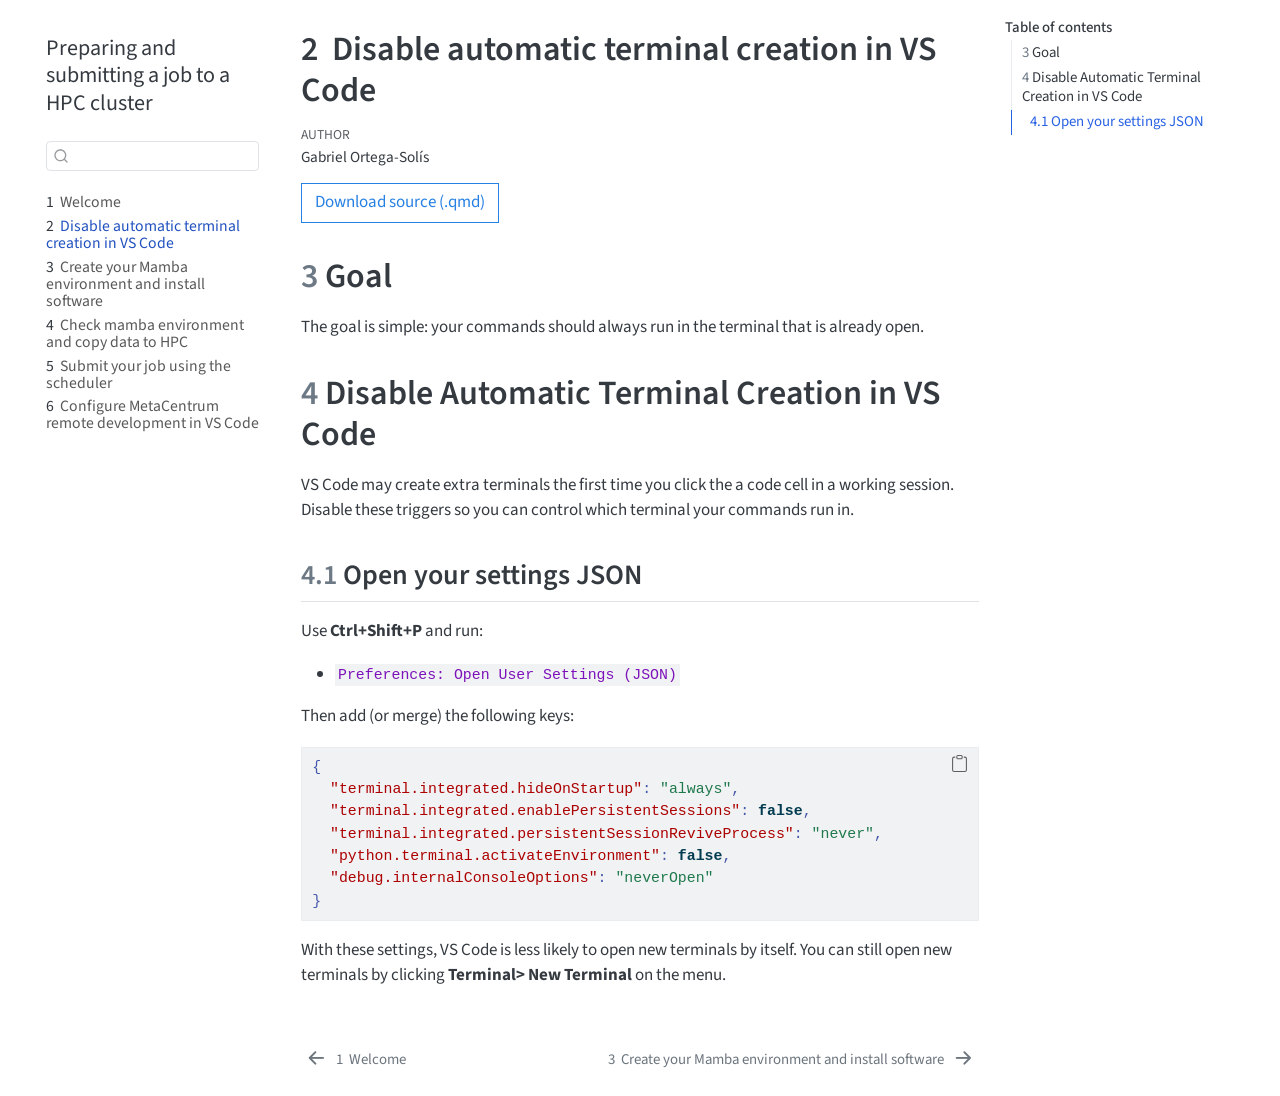
==== commit 942fb9d5: "Removed misplaced $USER calls" ====
--- a/docs/1_disable_automatic_terminals.html
+++ b/docs/1_disable_automatic_terminals.html
@@ -165,7 +165,7 @@
         <li class="sidebar-item">
   <div class="sidebar-item-container"> 
   <a href="./3_check_mamba_env_and_copy_data_to_HPC.html" class="sidebar-item-text sidebar-link">
- <span class="menu-text"><span class="chapter-number">4</span>&nbsp; <span class="chapter-title">Submit your job using the scheduler</span></span></a>
+ <span class="menu-text"><span class="chapter-number">4</span>&nbsp; <span class="chapter-title">Check mamba environment and copy data to HPC</span></span></a>
   </div>
 </li>
         <li class="sidebar-item">
